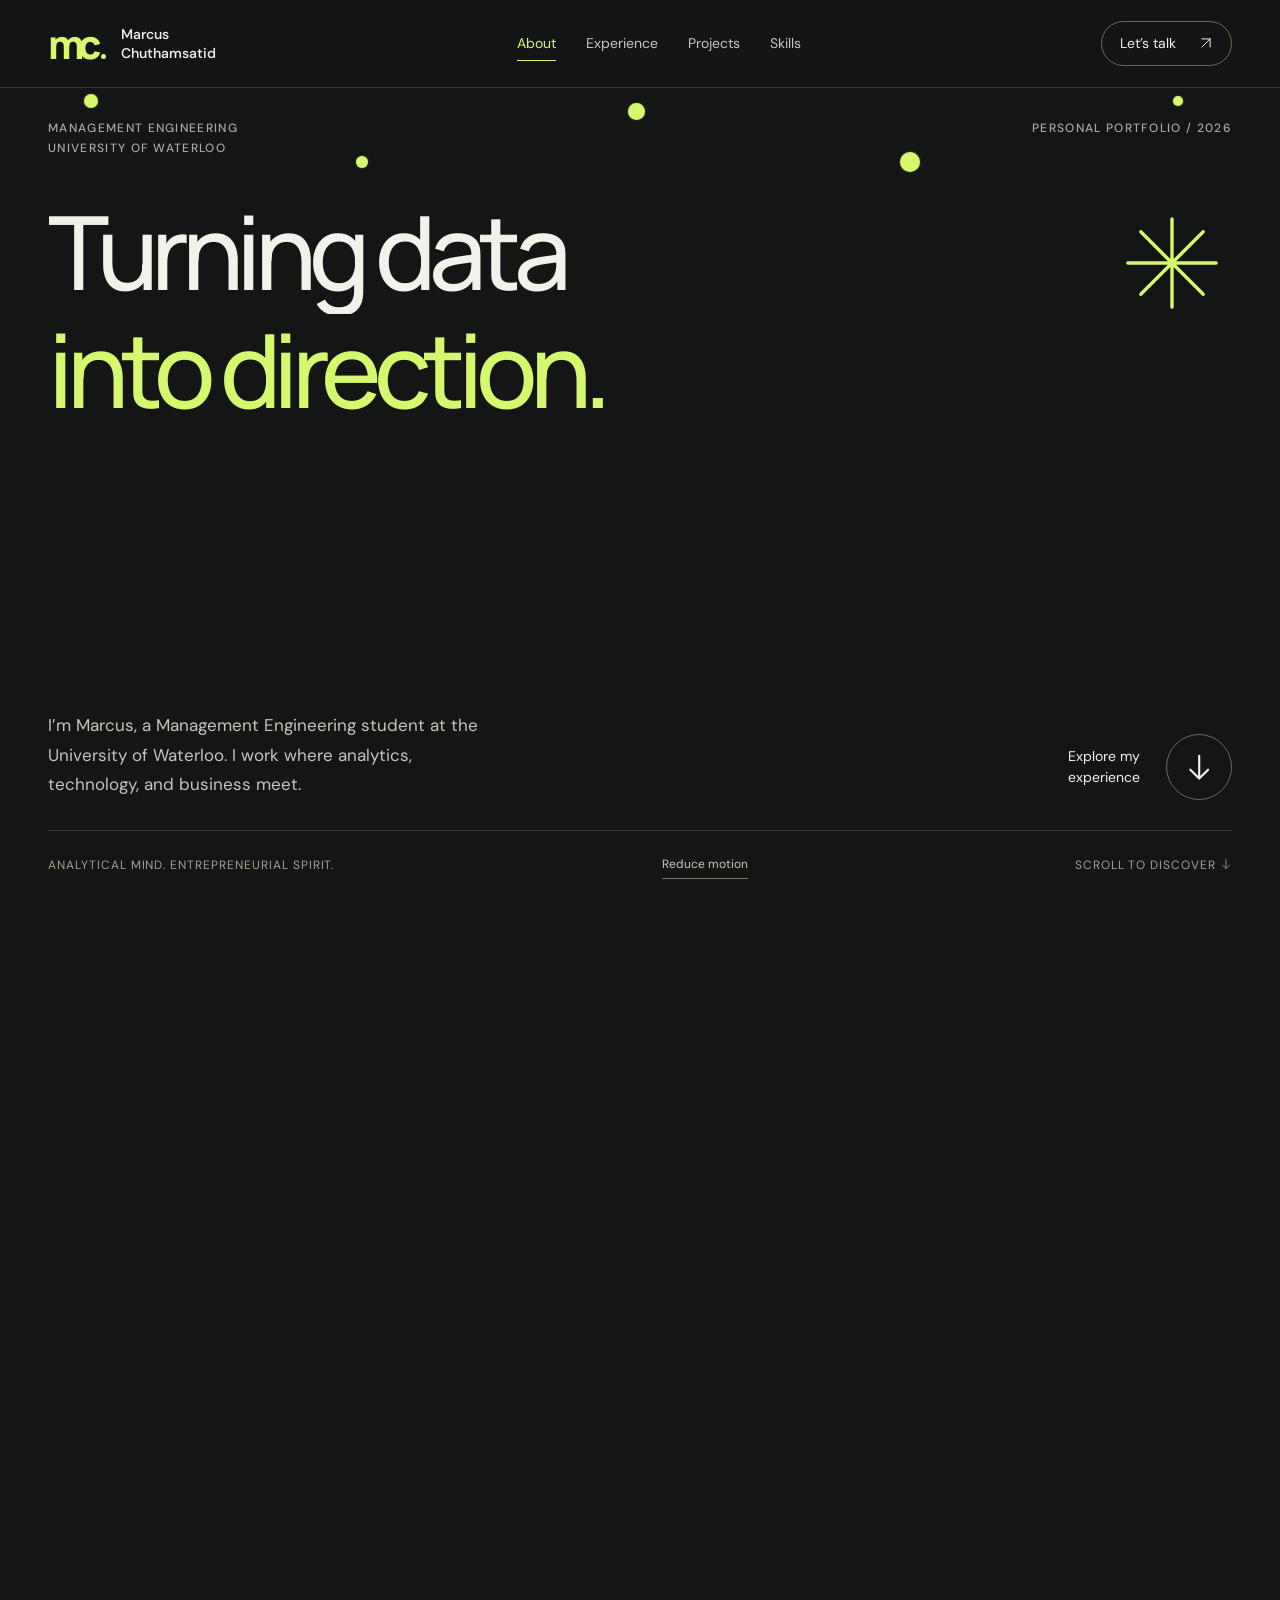
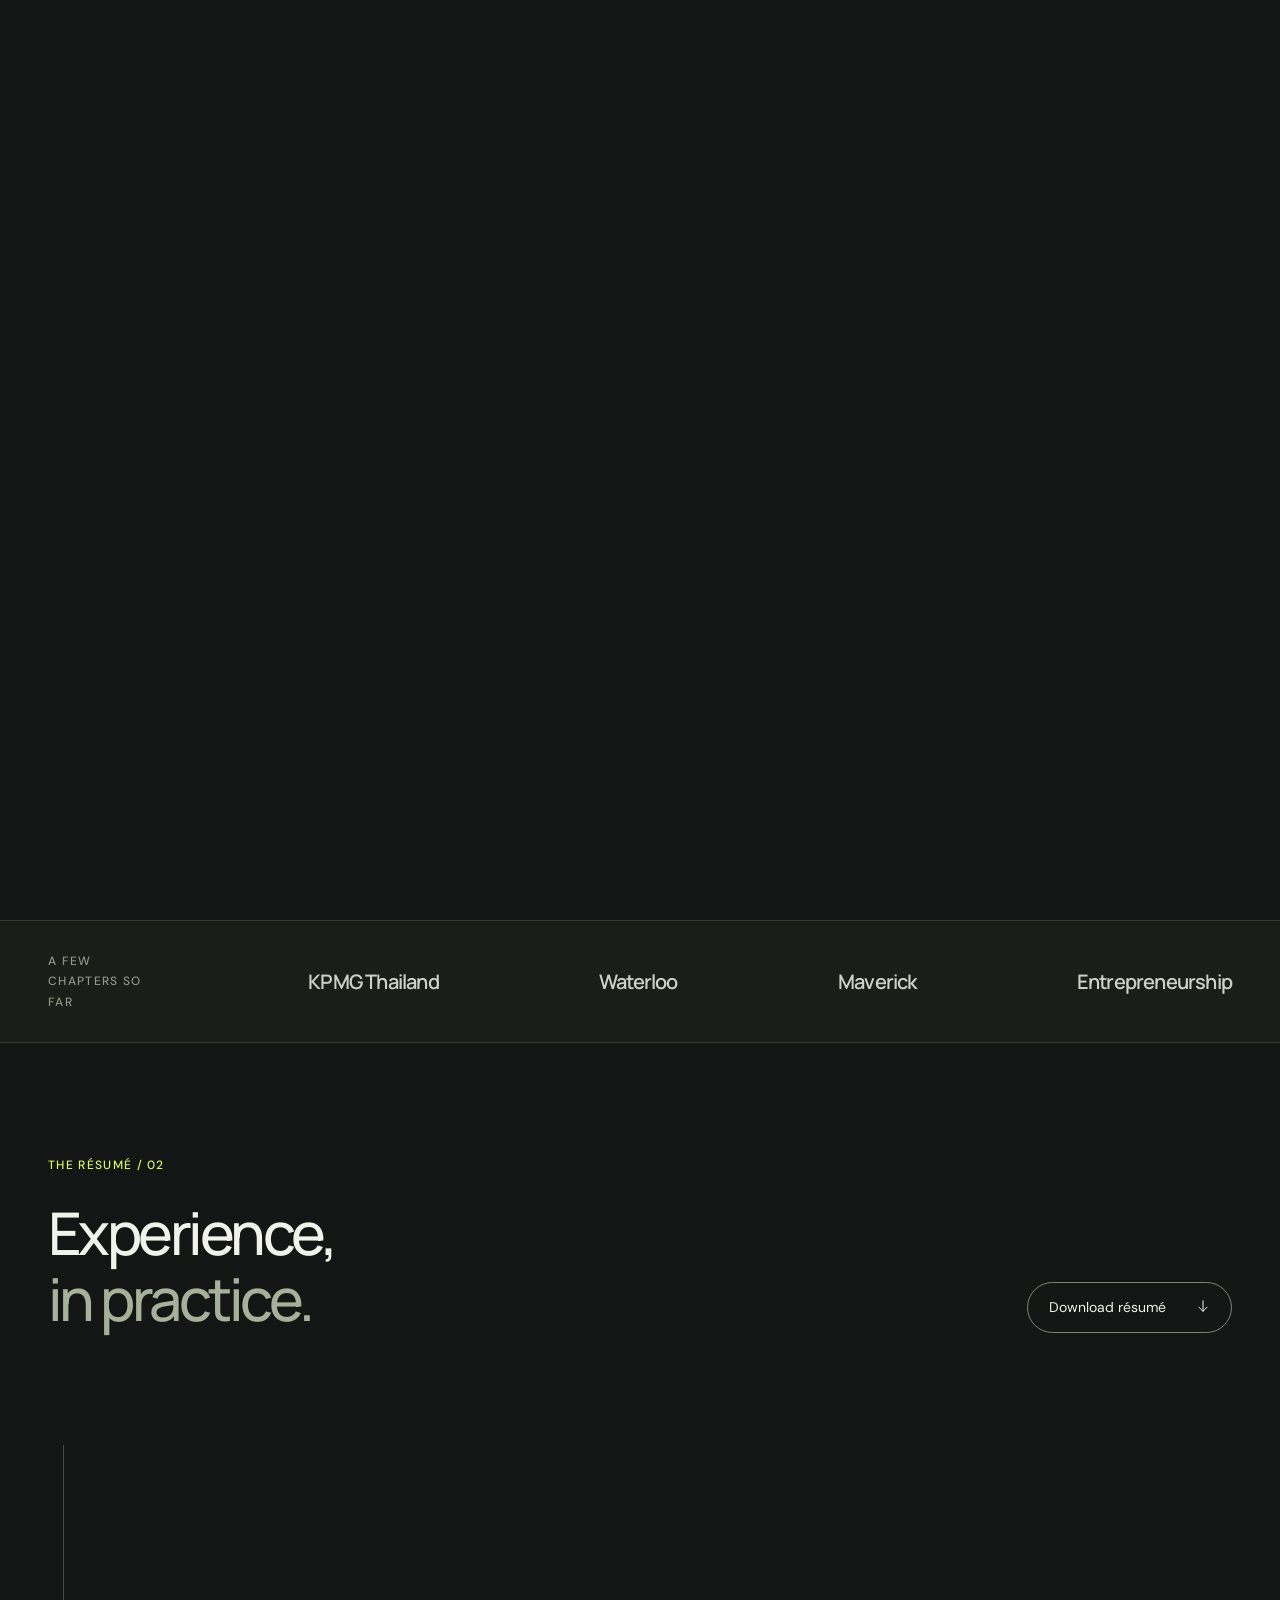
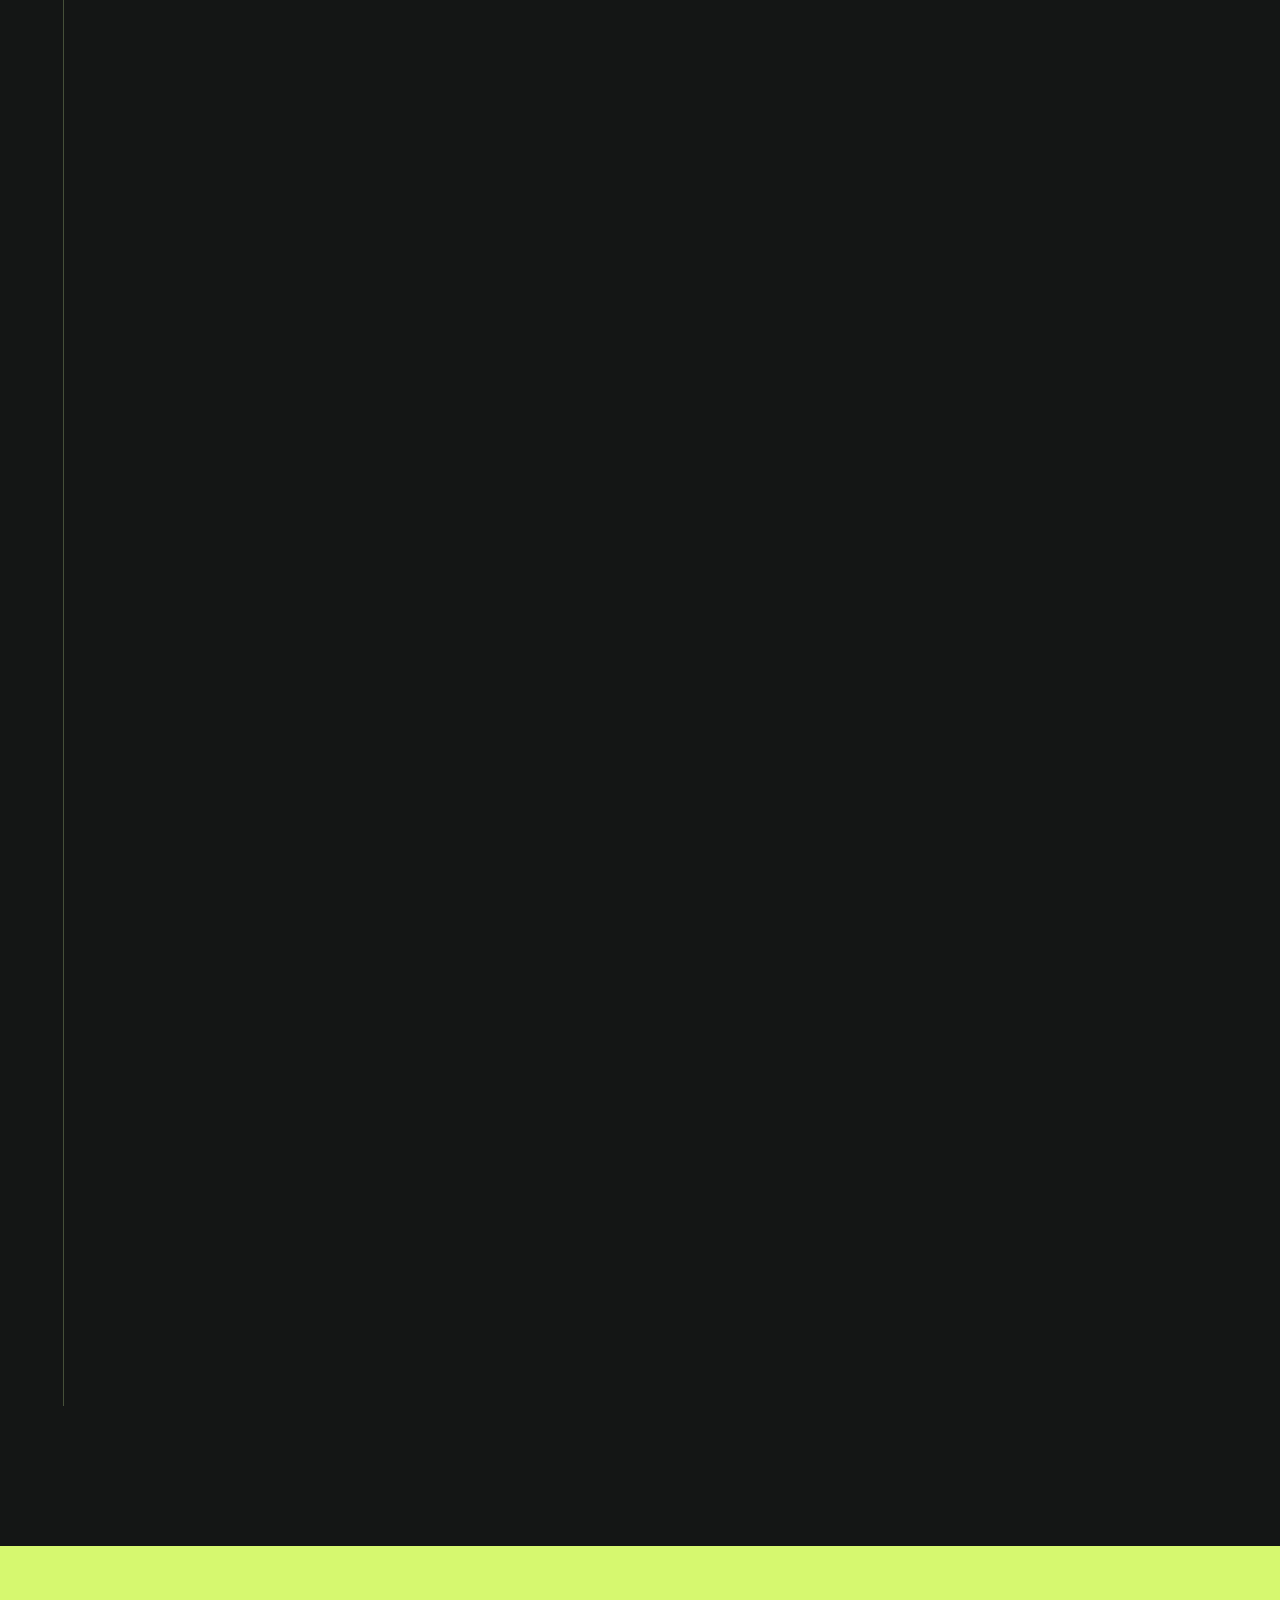
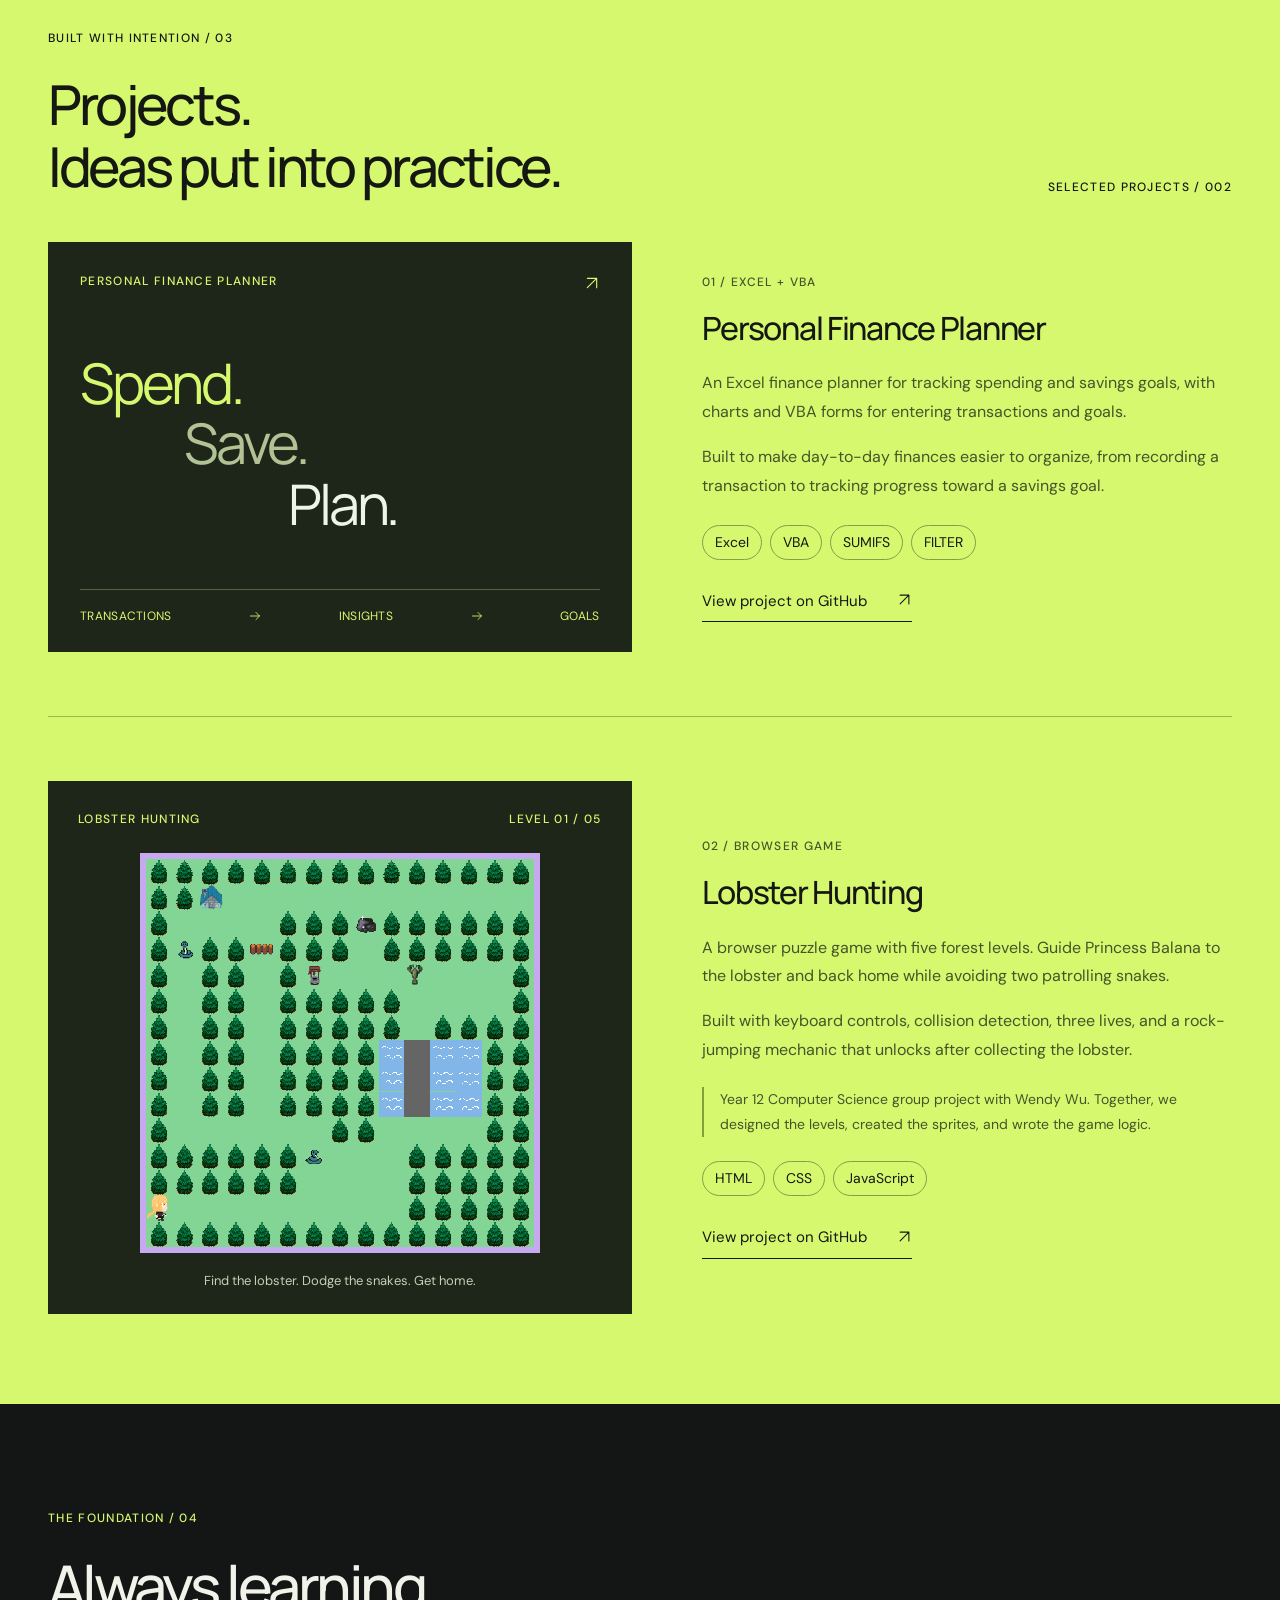
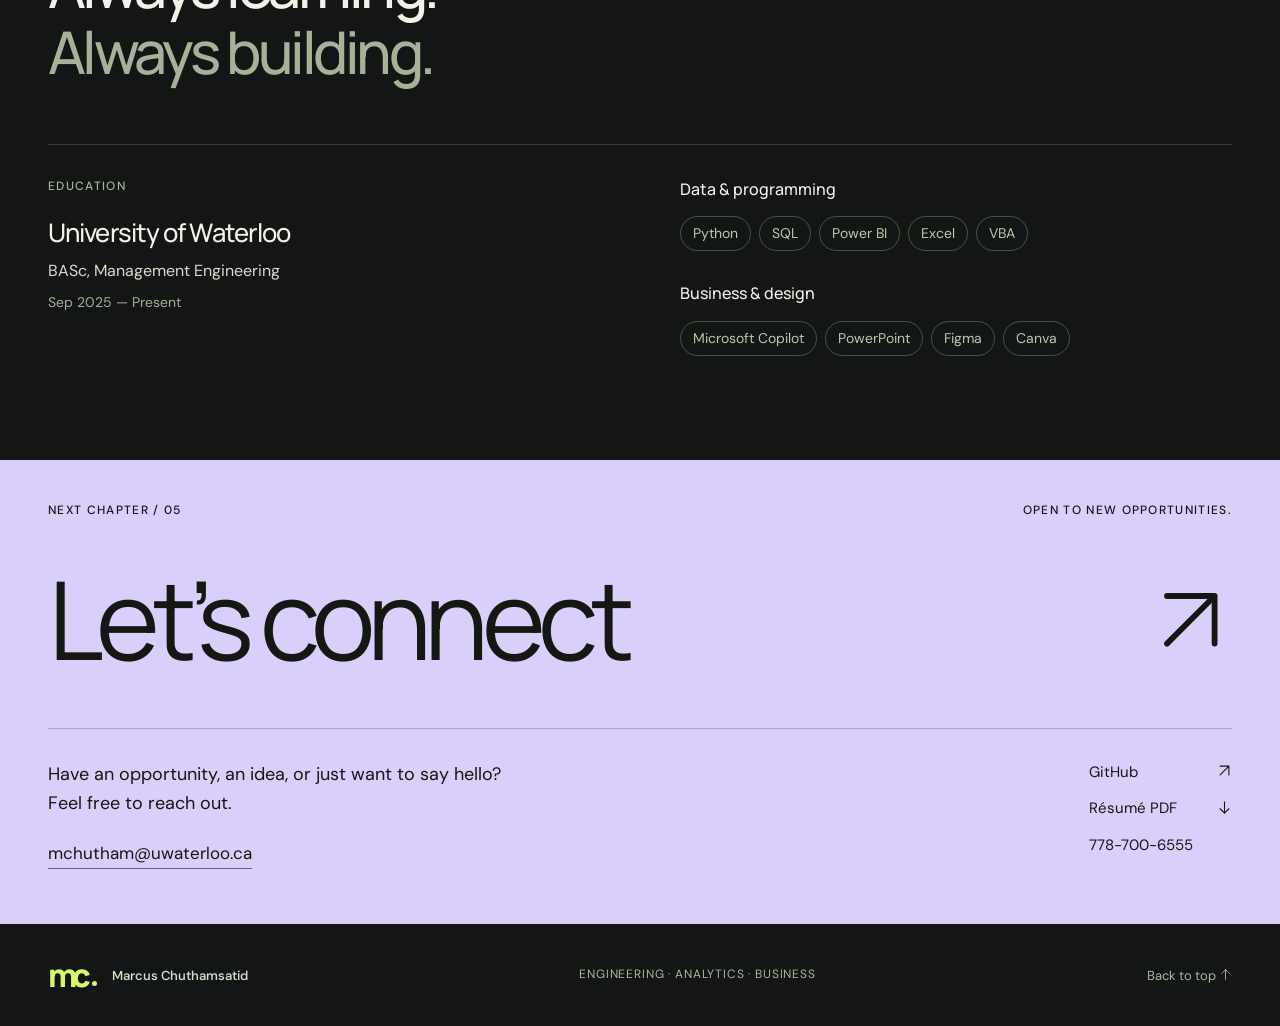
==== index.html @ 8b697fa0 "edit" ====
<!doctype html>
<html lang="en">
<head>
  <meta name="google-site-verification" content="Zar85Hi1QDKWQnTdeqFe1ebYnoB6xUnDD7jrr-oV5i8" />
<meta charset="utf-8"><meta name="viewport" content="width=device-width,initial-scale=1"><meta name="theme-color" content="#141615">
<title>Marcus Chuthamsatid — Analytics, Engineering & Business</title>
<meta name="description" content="Marcus Chuthamsatid’s portfolio. Management Engineering at Waterloo, analytics at KPMG Thailand, consulting, and entrepreneurship.">
<link rel="icon" type="image/svg+xml" href="data:image/svg+xml,%3Csvg xmlns='http://www.w3.org/2000/svg' viewBox='0 0 64 64'%3E%3Crect width='64' height='64' rx='14' fill='%23141615'/%3E%3Cpath d='M12 45V21h8l6 13 6-13h8v24h-8V34l-6 11-6-11v11z' fill='%23d6f86f'/%3E%3Ccircle cx='49' cy='41' r='5' fill='%23d6f86f'/%3E%3C/svg%3E">
<link rel="preconnect" href="https://fonts.googleapis.com"><link rel="preconnect" href="https://fonts.gstatic.com" crossorigin>
<link href="https://fonts.googleapis.com/css2?family=DM+Sans:wght@400;450;500;550;600;650;700&family=Manrope:wght@400;500;600;650;700;800&display=swap" rel="stylesheet">
<link rel="stylesheet" href="styles.css?v=20260913-9"><script src="vendor/gsap.min.js" defer></script><script src="vendor/ScrollTrigger.min.js" defer></script><script src="liquid.js?v=20260913-9" defer></script><script src="script.js?v=20260913-9" defer></script>
</head><body>
<a class="skip-link" href="#experience">Skip to résumé</a>
<header class="header shell"><a class="brand" href="#top" aria-label="Marcus Chuthamsatid, back to top"><span class="monogram" aria-hidden="true">m<span>c</span><i></i></span><span>Marcus<br>Chuthamsatid</span></a>
<nav aria-label="Main navigation"><a href="#about">About</a><a href="#experience">Experience</a><a href="#project">Projects</a><a href="#skills">Skills</a></nav><a class="nav-contact" href="#contact">Let’s talk <span aria-hidden="true"><svg xmlns="http://www.w3.org/2000/svg" viewBox="0 0 24 24" width="1em" height="1em" fill="none" stroke="currentColor" stroke-width="1.7" stroke-linecap="round" stroke-linejoin="round" aria-hidden="true" focusable="false" style="vertical-align:-.125em"><path d="M5 19 19 5M5 5h14v14"/></svg></span></a></header>
<main>
<section class="opening" aria-label="Introduction and about"><div class="opening-stage"><canvas class="liquid-canvas" aria-hidden="true"></canvas>
<section class="hero shell" id="top" aria-labelledby="hero-title">
<div class="hero-dots" aria-hidden="true"><span></span><span></span><span></span><span></span><span></span></div>
<div class="hero-eyebrow"><p class="eyebrow">MANAGEMENT ENGINEERING<br>UNIVERSITY OF WATERLOO</p><span class="edition eyebrow">PERSONAL PORTFOLIO / 2026</span></div>
<div class="hero-title-wrap"><h1 id="hero-title"><span class="line"><span>Turning data</span></span><span class="line lime"><span>into direction.</span></span></h1><span class="hero-asterisk" aria-hidden="true"><svg xmlns="http://www.w3.org/2000/svg" viewBox="0 0 100 100" width="1em" height="1em" fill="none" stroke="currentColor" stroke-width="3.5" stroke-linecap="round" stroke-linejoin="round" aria-hidden="true" focusable="false" style="display:block"><path d="M50 4v92M4 50h92M17.5 17.5l65 65M17.5 82.5l65-65"/></svg></span></div>
<div class="hero-bottom"><p>I’m Marcus, a Management Engineering student at the University of Waterloo. I work where analytics, technology, and business meet.</p><a href="#experience" class="round-link"><span>Explore my<br>experience</span><span class="circle-arrow" aria-hidden="true"><svg xmlns="http://www.w3.org/2000/svg" viewBox="0 0 24 24" width="1em" height="1em" fill="none" stroke="currentColor" stroke-width="1.7" stroke-linecap="round" stroke-linejoin="round" aria-hidden="true" focusable="false" style="vertical-align:-.125em"><path d="M12 3v18M5 14l7 7 7-7"/></svg></span></a></div>
<div class="hero-foot"><span>ANALYTICAL MIND. ENTREPRENEURIAL SPIRIT.</span><button class="motion-toggle" type="button" aria-pressed="false" hidden>Reduce motion</button><span class="scroll-label">SCROLL TO DISCOVER <svg xmlns="http://www.w3.org/2000/svg" viewBox="0 0 24 24" width="1em" height="1em" fill="none" stroke="currentColor" stroke-width="1.7" stroke-linecap="round" stroke-linejoin="round" aria-hidden="true" focusable="false" style="vertical-align:-.125em"><path d="M12 3v18M5 14l7 7 7-7"/></svg></span></div>
</section>
<section class="about-panel" id="about" aria-labelledby="about-title"><div class="shell about-inner"><div class="about-heading"><p class="eyebrow">ABOUT ME / 01</p><h2 id="about-title">An analytical mind.<br><em>An entrepreneurial spirit.</em></h2></div><div class="about-body"><p class="about-lead">I’m Marcus Chuthamsatid, a Management Engineering student at the University of Waterloo. I work where analytics, technology, and business meet.</p><p>My experience spans analytics at KPMG Thailand and running an e-commerce business. I enjoy using data and technology to solve practical problems, improve processes, and support better decisions.</p><a class="text-link" href="#experience">Get to know my work <span aria-hidden="true"><svg xmlns="http://www.w3.org/2000/svg" viewBox="0 0 24 24" width="1em" height="1em" fill="none" stroke="currentColor" stroke-width="1.7" stroke-linecap="round" stroke-linejoin="round" aria-hidden="true" focusable="false" style="vertical-align:-.125em"><path d="M12 3v18M5 14l7 7 7-7"/></svg></span></a></div><div class="about-facts"><div><span class="eyebrow">STUDYING</span><strong>Management Engineering</strong><span>University of Waterloo</span></div><div><span class="eyebrow">EXPLORING</span><strong>Data & business</strong><span>Analytics, strategy, and operations</span></div><div><span class="eyebrow">BUILDING</span><strong>Practical solutions</strong><span>Tools, insights, and an online business</span></div></div></div></section></div></section>
<div class="affiliations"><div class="shell affiliation-inner"><span class="eyebrow">A FEW CHAPTERS SO FAR</span><span>KPMG Thailand</span><span>Waterloo</span><span>Maverick</span><span>Entrepreneurship</span></div></div>
<section class="resume-section shell" id="experience" tabindex="-1"><div class="section-heading"><div><p class="eyebrow section-kicker">THE RÉSUMÉ / 02</p><h2>Experience,<br><span>in practice.</span></h2></div><a class="button button-outline" href="assets/Marcus-Chuthamsatid-Resume.pdf" download>Download résumé <span aria-hidden="true"><svg xmlns="http://www.w3.org/2000/svg" viewBox="0 0 24 24" width="1em" height="1em" fill="none" stroke="currentColor" stroke-width="1.7" stroke-linecap="round" stroke-linejoin="round" aria-hidden="true" focusable="false" style="vertical-align:-.125em"><path d="M12 3v18M5 14l7 7 7-7"/></svg></span></a></div>
<div class="experience-list"><div class="timeline-track" aria-hidden="true"><i></i></div><article class="experience-row"><div class="row-number"><span>01</span></div><div class="role-info"><p class="eyebrow">Jun 2026 — Aug 2026</p><h3>KPMG Thailand</h3><p>Audit Trainee</p><span class="location">Bangkok, Thailand</span></div><div class="role-detail"><p class="role-summary">Audit innovation team · Analytics &amp; AI adoption</p><ul><li>Extended a Power BI reporting framework with standardized SQL views and new data relationships for additional sales datasets.</li><li>Independently designed and built a Compare Sales page to highlight period-over-period changes in customer and product sales.</li><li>Developed a four-page Power BI dashboard for financial ratios and exchange-rate analysis using SET/mai and Bank of Thailand data. Identified SQL export truncation and double-counting risks.</li><li>Developed a Copilot investment assessment for Partner-level leadership, evaluating cost, adoption, potential ROI, and governance risks. Recommended selective license expansion.</li></ul></div></article><article class="experience-row education-milestone" aria-labelledby="university-milestone-title"><div class="row-number" aria-hidden="true"><span><svg viewBox="0 0 24 24" width="20" height="20" fill="none" stroke="currentColor" stroke-width="1.6" stroke-linecap="round" stroke-linejoin="round"><path d="m2 9 10-5 10 5-10 5Z"/><path d="M6 11v6c3 3 9 3 12 0v-6M22 9v7"/></svg></span></div><div class="role-info"><p class="eyebrow">Sep 2025</p><h3 id="university-milestone-title">Started university</h3></div><div class="role-detail"><p class="role-summary">Beginning: BASc, Management Engineering — University of Waterloo.</p></div></article><article class="experience-row"><div class="row-number"><span>02</span></div><div class="role-info"><p class="eyebrow">Apr 2020 — Present</p><h3>E-commerce business</h3><p>Founder</p></div><div class="role-detail"><p class="role-summary">Online retail · Beverages &amp; workout supplements</p><ul><li>Source products, manage inventory and pricing, and run demand-based pricing and promotions. Generated over $6,000 in revenue in two months.</li><li>Maintain a 4.95-star customer rating by handling service inquiries and resolving order issues directly.</li></ul></div></article><article class="experience-row"><div class="row-number"><span>03</span></div><div class="role-info"><p class="eyebrow">Sep 2024 — Dec 2024</p><h3>Maverick Consulting Group</h3><p>Business Consulting Intern</p><span class="location">Bangkok, Thailand</span></div><div class="role-detail"><p class="role-summary">Strategic advisory · Public affairs &amp; business diplomacy</p><ul><li>Analyzed market and policy information from 10+ sources to develop market-entry and international-expansion strategies, assessing competitors, pricing, and regulatory requirements.</li><li>Engaged with embassy and government representatives from Kazakhstan and Peru to support cross-border business relationships.</li><li>Delivered weekly reports and presentations to senior consultants and the CEO, supporting investment and partnership decisions.</li></ul></div></article><article class="experience-row"><div class="row-number"><span>04</span></div><div class="role-info"><p class="eyebrow">Mar 2023 — Jul 2024</p><h3>Women in Need (WIN)</h3><p>Operations Associate (Volunteer)</p><span class="location">Victoria, BC</span></div><div class="role-detail"><p class="role-summary">Non-profit thrift store · Community programs</p><ul><li>Processed 50+ customer transactions per shift while managing inventory flow, merchandising, and in-store customer service.</li><li>Improved donation sorting and back-room organization with clearer categorization and labeling, reducing the time spent locating and restocking items by 35%.</li><li>Supported programs for women, trans, and non-binary communities through daily thrift-store operations.</li></ul></div></article></div></section>
<section class="project-section" id="project"><div class="shell"><div class="section-heading"><div><p class="eyebrow">BUILT WITH INTENTION / 03</p><h2>Projects.<br>Ideas put into practice.</h2></div><span class="project-counter eyebrow">SELECTED PROJECTS / 002</span></div>
<article class="project-feature" aria-labelledby="finance-project-title"><div class="planner-visual"><div class="planner-label"><span class="eyebrow">PERSONAL FINANCE PLANNER</span><span aria-hidden="true"><svg xmlns="http://www.w3.org/2000/svg" viewBox="0 0 24 24" width="1em" height="1em" fill="none" stroke="currentColor" stroke-width="1.7" stroke-linecap="round" stroke-linejoin="round" aria-hidden="true" focusable="false" style="vertical-align:-.125em"><path d="M5 19 19 5M5 5h14v14"/></svg></span></div><div class="planner-words"><span>Spend.</span><span>Save.</span><span class="plan-word">Plan.</span></div><div class="planner-flow"><span>TRANSACTIONS</span><span aria-hidden="true"><svg xmlns="http://www.w3.org/2000/svg" viewBox="0 0 24 24" width="1em" height="1em" fill="none" stroke="currentColor" stroke-width="1.7" stroke-linecap="round" stroke-linejoin="round" aria-hidden="true" focusable="false" style="vertical-align:-.125em"><path d="M3 12h18M14 5l7 7-7 7"/></svg></span><span>INSIGHTS</span><span aria-hidden="true"><svg xmlns="http://www.w3.org/2000/svg" viewBox="0 0 24 24" width="1em" height="1em" fill="none" stroke="currentColor" stroke-width="1.7" stroke-linecap="round" stroke-linejoin="round" aria-hidden="true" focusable="false" style="vertical-align:-.125em"><path d="M3 12h18M14 5l7 7-7 7"/></svg></span><span>GOALS</span></div></div><div class="project-description"><p class="eyebrow">01 / EXCEL + VBA</p><h3 id="finance-project-title">Personal Finance Planner</h3><p>An Excel finance planner for tracking spending and savings goals, with charts and VBA forms for entering transactions and goals.</p><p>Built to make day-to-day finances easier to organize, from recording a transaction to tracking progress toward a savings goal.</p><div class="chips"><span>Excel</span><span>VBA</span><span>SUMIFS</span><span>FILTER</span></div><a class="text-link" href="https://github.com/poomravee/excel-personal-finance-manager" target="_blank" rel="noopener noreferrer" aria-label="View Personal Finance Planner on GitHub">View project on GitHub <span aria-hidden="true"><svg xmlns="http://www.w3.org/2000/svg" viewBox="0 0 24 24" width="1em" height="1em" fill="none" stroke="currentColor" stroke-width="1.7" stroke-linecap="round" stroke-linejoin="round" aria-hidden="true" focusable="false" style="vertical-align:-.125em"><path d="M5 19 19 5M5 5h14v14"/></svg></span></a></div></article>
<article class="project-feature game-project" aria-labelledby="game-project-title"><figure class="game-visual"><div class="planner-label"><span class="eyebrow">LOBSTER HUNTING</span><span class="eyebrow">LEVEL 01 / 05</span></div><div class="forest-preview" aria-hidden="true"><span><img src="assets/lobster-hunting/tree.png" alt="" width="40" height="40" loading="lazy"></span><span><img src="assets/lobster-hunting/tree.png" alt="" width="40" height="40" loading="lazy"></span><span><img src="assets/lobster-hunting/tree.png" alt="" width="40" height="40" loading="lazy"></span><span><img src="assets/lobster-hunting/tree.png" alt="" width="40" height="40" loading="lazy"></span><span><img src="assets/lobster-hunting/tree.png" alt="" width="40" height="40" loading="lazy"></span><span><img src="assets/lobster-hunting/tree.png" alt="" width="40" height="40" loading="lazy"></span><span><img src="assets/lobster-hunting/tree.png" alt="" width="40" height="40" loading="lazy"></span><span><img src="assets/lobster-hunting/tree.png" alt="" width="40" height="40" loading="lazy"></span><span><img src="assets/lobster-hunting/tree.png" alt="" width="40" height="40" loading="lazy"></span><span><img src="assets/lobster-hunting/tree.png" alt="" width="40" height="40" loading="lazy"></span><span><img src="assets/lobster-hunting/tree.png" alt="" width="40" height="40" loading="lazy"></span><span><img src="assets/lobster-hunting/tree.png" alt="" width="40" height="40" loading="lazy"></span><span><img src="assets/lobster-hunting/tree.png" alt="" width="40" height="40" loading="lazy"></span><span><img src="assets/lobster-hunting/tree.png" alt="" width="40" height="40" loading="lazy"></span><span><img src="assets/lobster-hunting/tree.png" alt="" width="40" height="40" loading="lazy"></span><span><img src="assets/lobster-hunting/tree.png" alt="" width="40" height="40" loading="lazy"></span><span><img src="assets/lobster-hunting/tree.png" alt="" width="40" height="40" loading="lazy"></span><span><img src="assets/lobster-hunting/home.png" alt="" width="40" height="40" loading="lazy"></span><span></span><span></span><span></span><span></span><span></span><span></span><span></span><span></span><span></span><span></span><span></span><span></span><span><img src="assets/lobster-hunting/tree.png" alt="" width="40" height="40" loading="lazy"></span><span></span><span></span><span></span><span></span><span><img src="assets/lobster-hunting/tree.png" alt="" width="40" height="40" loading="lazy"></span><span><img src="assets/lobster-hunting/tree.png" alt="" width="40" height="40" loading="lazy"></span><span><img src="assets/lobster-hunting/tree.png" alt="" width="40" height="40" loading="lazy"></span><span><img src="assets/lobster-hunting/rock.png" alt="" width="40" height="40" loading="lazy"></span><span><img src="assets/lobster-hunting/tree.png" alt="" width="40" height="40" loading="lazy"></span><span><img src="assets/lobster-hunting/tree.png" alt="" width="40" height="40" loading="lazy"></span><span><img src="assets/lobster-hunting/tree.png" alt="" width="40" height="40" loading="lazy"></span><span><img src="assets/lobster-hunting/tree.png" alt="" width="40" height="40" loading="lazy"></span><span><img src="assets/lobster-hunting/tree.png" alt="" width="40" height="40" loading="lazy"></span><span><img src="assets/lobster-hunting/tree.png" alt="" width="40" height="40" loading="lazy"></span><span><img src="assets/lobster-hunting/tree.png" alt="" width="40" height="40" loading="lazy"></span><span><img src="assets/lobster-hunting/snakedown.png" alt="" width="40" height="40" loading="lazy"></span><span><img src="assets/lobster-hunting/tree.png" alt="" width="40" height="40" loading="lazy"></span><span><img src="assets/lobster-hunting/tree.png" alt="" width="40" height="40" loading="lazy"></span><span><img src="assets/lobster-hunting/fence.png" alt="" width="40" height="40" loading="lazy"></span><span><img src="assets/lobster-hunting/tree.png" alt="" width="40" height="40" loading="lazy"></span><span><img src="assets/lobster-hunting/tree.png" alt="" width="40" height="40" loading="lazy"></span><span><img src="assets/lobster-hunting/tree.png" alt="" width="40" height="40" loading="lazy"></span><span></span><span><img src="assets/lobster-hunting/tree.png" alt="" width="40" height="40" loading="lazy"></span><span><img src="assets/lobster-hunting/tree.png" alt="" width="40" height="40" loading="lazy"></span><span><img src="assets/lobster-hunting/tree.png" alt="" width="40" height="40" loading="lazy"></span><span><img src="assets/lobster-hunting/tree.png" alt="" width="40" height="40" loading="lazy"></span><span><img src="assets/lobster-hunting/tree.png" alt="" width="40" height="40" loading="lazy"></span><span><img src="assets/lobster-hunting/tree.png" alt="" width="40" height="40" loading="lazy"></span><span><img src="assets/lobster-hunting/tree.png" alt="" width="40" height="40" loading="lazy"></span><span></span><span><img src="assets/lobster-hunting/tree.png" alt="" width="40" height="40" loading="lazy"></span><span><img src="assets/lobster-hunting/tree.png" alt="" width="40" height="40" loading="lazy"></span><span></span><span><img src="assets/lobster-hunting/tree.png" alt="" width="40" height="40" loading="lazy"></span><span><img src="assets/lobster-hunting/well.png" alt="" width="40" height="40" loading="lazy"></span><span></span><span></span><span></span><span><img src="assets/lobster-hunting/lobster.png" alt="" width="40" height="40" loading="lazy"></span><span></span><span></span><span></span><span><img src="assets/lobster-hunting/tree.png" alt="" width="40" height="40" loading="lazy"></span><span><img src="assets/lobster-hunting/tree.png" alt="" width="40" height="40" loading="lazy"></span><span></span><span><img src="assets/lobster-hunting/tree.png" alt="" width="40" height="40" loading="lazy"></span><span><img src="assets/lobster-hunting/tree.png" alt="" width="40" height="40" loading="lazy"></span><span></span><span><img src="assets/lobster-hunting/tree.png" alt="" width="40" height="40" loading="lazy"></span><span><img src="assets/lobster-hunting/tree.png" alt="" width="40" height="40" loading="lazy"></span><span><img src="assets/lobster-hunting/tree.png" alt="" width="40" height="40" loading="lazy"></span><span><img src="assets/lobster-hunting/tree.png" alt="" width="40" height="40" loading="lazy"></span><span><img src="assets/lobster-hunting/tree.png" alt="" width="40" height="40" loading="lazy"></span><span></span><span></span><span></span><span></span><span><img src="assets/lobster-hunting/tree.png" alt="" width="40" height="40" loading="lazy"></span><span><img src="assets/lobster-hunting/tree.png" alt="" width="40" height="40" loading="lazy"></span><span></span><span><img src="assets/lobster-hunting/tree.png" alt="" width="40" height="40" loading="lazy"></span><span><img src="assets/lobster-hunting/tree.png" alt="" width="40" height="40" loading="lazy"></span><span></span><span><img src="assets/lobster-hunting/tree.png" alt="" width="40" height="40" loading="lazy"></span><span><img src="assets/lobster-hunting/tree.png" alt="" width="40" height="40" loading="lazy"></span><span><img src="assets/lobster-hunting/tree.png" alt="" width="40" height="40" loading="lazy"></span><span><img src="assets/lobster-hunting/tree.png" alt="" width="40" height="40" loading="lazy"></span><span><img src="assets/lobster-hunting/tree.png" alt="" width="40" height="40" loading="lazy"></span><span></span><span><img src="assets/lobster-hunting/tree.png" alt="" width="40" height="40" loading="lazy"></span><span><img src="assets/lobster-hunting/tree.png" alt="" width="40" height="40" loading="lazy"></span><span><img src="assets/lobster-hunting/tree.png" alt="" width="40" height="40" loading="lazy"></span><span><img src="assets/lobster-hunting/tree.png" alt="" width="40" height="40" loading="lazy"></span><span><img src="assets/lobster-hunting/tree.png" alt="" width="40" height="40" loading="lazy"></span><span></span><span><img src="assets/lobster-hunting/tree.png" alt="" width="40" height="40" loading="lazy"></span><span><img src="assets/lobster-hunting/tree.png" alt="" width="40" height="40" loading="lazy"></span><span></span><span><img src="assets/lobster-hunting/tree.png" alt="" width="40" height="40" loading="lazy"></span><span><img src="assets/lobster-hunting/tree.png" alt="" width="40" height="40" loading="lazy"></span><span><img src="assets/lobster-hunting/tree.png" alt="" width="40" height="40" loading="lazy"></span><span><img src="assets/lobster-hunting/tree.png" alt="" width="40" height="40" loading="lazy"></span><span><img src="assets/lobster-hunting/water.png" alt="" width="40" height="40" loading="lazy"></span><span class="forest-bridge"></span><span><img src="assets/lobster-hunting/water.png" alt="" width="40" height="40" loading="lazy"></span><span><img src="assets/lobster-hunting/water.png" alt="" width="40" height="40" loading="lazy"></span><span><img src="assets/lobster-hunting/tree.png" alt="" width="40" height="40" loading="lazy"></span><span><img src="assets/lobster-hunting/tree.png" alt="" width="40" height="40" loading="lazy"></span><span><img src="assets/lobster-hunting/tree.png" alt="" width="40" height="40" loading="lazy"></span><span></span><span><img src="assets/lobster-hunting/tree.png" alt="" width="40" height="40" loading="lazy"></span><span><img src="assets/lobster-hunting/tree.png" alt="" width="40" height="40" loading="lazy"></span><span></span><span><img src="assets/lobster-hunting/tree.png" alt="" width="40" height="40" loading="lazy"></span><span><img src="assets/lobster-hunting/tree.png" alt="" width="40" height="40" loading="lazy"></span><span><img src="assets/lobster-hunting/tree.png" alt="" width="40" height="40" loading="lazy"></span><span><img src="assets/lobster-hunting/tree.png" alt="" width="40" height="40" loading="lazy"></span><span><img src="assets/lobster-hunting/water.png" alt="" width="40" height="40" loading="lazy"></span><span class="forest-bridge"></span><span><img src="assets/lobster-hunting/water.png" alt="" width="40" height="40" loading="lazy"></span><span><img src="assets/lobster-hunting/water.png" alt="" width="40" height="40" loading="lazy"></span><span><img src="assets/lobster-hunting/tree.png" alt="" width="40" height="40" loading="lazy"></span><span><img src="assets/lobster-hunting/tree.png" alt="" width="40" height="40" loading="lazy"></span><span><img src="assets/lobster-hunting/tree.png" alt="" width="40" height="40" loading="lazy"></span><span></span><span><img src="assets/lobster-hunting/tree.png" alt="" width="40" height="40" loading="lazy"></span><span><img src="assets/lobster-hunting/tree.png" alt="" width="40" height="40" loading="lazy"></span><span></span><span><img src="assets/lobster-hunting/tree.png" alt="" width="40" height="40" loading="lazy"></span><span><img src="assets/lobster-hunting/tree.png" alt="" width="40" height="40" loading="lazy"></span><span><img src="assets/lobster-hunting/tree.png" alt="" width="40" height="40" loading="lazy"></span><span><img src="assets/lobster-hunting/tree.png" alt="" width="40" height="40" loading="lazy"></span><span><img src="assets/lobster-hunting/water.png" alt="" width="40" height="40" loading="lazy"></span><span class="forest-bridge"></span><span><img src="assets/lobster-hunting/water.png" alt="" width="40" height="40" loading="lazy"></span><span><img src="assets/lobster-hunting/water.png" alt="" width="40" height="40" loading="lazy"></span><span><img src="assets/lobster-hunting/tree.png" alt="" width="40" height="40" loading="lazy"></span><span><img src="assets/lobster-hunting/tree.png" alt="" width="40" height="40" loading="lazy"></span><span><img src="assets/lobster-hunting/tree.png" alt="" width="40" height="40" loading="lazy"></span><span></span><span></span><span></span><span></span><span></span><span></span><span><img src="assets/lobster-hunting/tree.png" alt="" width="40" height="40" loading="lazy"></span><span><img src="assets/lobster-hunting/tree.png" alt="" width="40" height="40" loading="lazy"></span><span></span><span></span><span></span><span></span><span><img src="assets/lobster-hunting/tree.png" alt="" width="40" height="40" loading="lazy"></span><span><img src="assets/lobster-hunting/tree.png" alt="" width="40" height="40" loading="lazy"></span><span><img src="assets/lobster-hunting/tree.png" alt="" width="40" height="40" loading="lazy"></span><span><img src="assets/lobster-hunting/tree.png" alt="" width="40" height="40" loading="lazy"></span><span><img src="assets/lobster-hunting/tree.png" alt="" width="40" height="40" loading="lazy"></span><span><img src="assets/lobster-hunting/tree.png" alt="" width="40" height="40" loading="lazy"></span><span><img src="assets/lobster-hunting/tree.png" alt="" width="40" height="40" loading="lazy"></span><span><img src="assets/lobster-hunting/tree.png" alt="" width="40" height="40" loading="lazy"></span><span><img src="assets/lobster-hunting/snakeright.png" alt="" width="40" height="40" loading="lazy"></span><span></span><span></span><span></span><span><img src="assets/lobster-hunting/tree.png" alt="" width="40" height="40" loading="lazy"></span><span><img src="assets/lobster-hunting/tree.png" alt="" width="40" height="40" loading="lazy"></span><span><img src="assets/lobster-hunting/tree.png" alt="" width="40" height="40" loading="lazy"></span><span><img src="assets/lobster-hunting/tree.png" alt="" width="40" height="40" loading="lazy"></span><span><img src="assets/lobster-hunting/tree.png" alt="" width="40" height="40" loading="lazy"></span><span><img src="assets/lobster-hunting/tree.png" alt="" width="40" height="40" loading="lazy"></span><span><img src="assets/lobster-hunting/tree.png" alt="" width="40" height="40" loading="lazy"></span><span><img src="assets/lobster-hunting/tree.png" alt="" width="40" height="40" loading="lazy"></span><span><img src="assets/lobster-hunting/tree.png" alt="" width="40" height="40" loading="lazy"></span><span><img src="assets/lobster-hunting/tree.png" alt="" width="40" height="40" loading="lazy"></span><span><img src="assets/lobster-hunting/tree.png" alt="" width="40" height="40" loading="lazy"></span><span></span><span></span><span></span><span></span><span><img src="assets/lobster-hunting/tree.png" alt="" width="40" height="40" loading="lazy"></span><span><img src="assets/lobster-hunting/tree.png" alt="" width="40" height="40" loading="lazy"></span><span><img src="assets/lobster-hunting/tree.png" alt="" width="40" height="40" loading="lazy"></span><span><img src="assets/lobster-hunting/tree.png" alt="" width="40" height="40" loading="lazy"></span><span><img src="assets/lobster-hunting/tree.png" alt="" width="40" height="40" loading="lazy"></span><span><img src="assets/lobster-hunting/girlright.png" alt="" width="40" height="40" loading="lazy"></span><span></span><span></span><span></span><span></span><span></span><span></span><span></span><span></span><span></span><span><img src="assets/lobster-hunting/tree.png" alt="" width="40" height="40" loading="lazy"></span><span><img src="assets/lobster-hunting/tree.png" alt="" width="40" height="40" loading="lazy"></span><span><img src="assets/lobster-hunting/tree.png" alt="" width="40" height="40" loading="lazy"></span><span><img src="assets/lobster-hunting/tree.png" alt="" width="40" height="40" loading="lazy"></span><span><img src="assets/lobster-hunting/tree.png" alt="" width="40" height="40" loading="lazy"></span><span><img src="assets/lobster-hunting/tree.png" alt="" width="40" height="40" loading="lazy"></span><span><img src="assets/lobster-hunting/tree.png" alt="" width="40" height="40" loading="lazy"></span><span><img src="assets/lobster-hunting/tree.png" alt="" width="40" height="40" loading="lazy"></span><span><img src="assets/lobster-hunting/tree.png" alt="" width="40" height="40" loading="lazy"></span><span><img src="assets/lobster-hunting/tree.png" alt="" width="40" height="40" loading="lazy"></span><span><img src="assets/lobster-hunting/tree.png" alt="" width="40" height="40" loading="lazy"></span><span><img src="assets/lobster-hunting/tree.png" alt="" width="40" height="40" loading="lazy"></span><span><img src="assets/lobster-hunting/tree.png" alt="" width="40" height="40" loading="lazy"></span><span><img src="assets/lobster-hunting/tree.png" alt="" width="40" height="40" loading="lazy"></span><span><img src="assets/lobster-hunting/tree.png" alt="" width="40" height="40" loading="lazy"></span><span><img src="assets/lobster-hunting/tree.png" alt="" width="40" height="40" loading="lazy"></span><span><img src="assets/lobster-hunting/tree.png" alt="" width="40" height="40" loading="lazy"></span><span><img src="assets/lobster-hunting/tree.png" alt="" width="40" height="40" loading="lazy"></span><span><img src="assets/lobster-hunting/tree.png" alt="" width="40" height="40" loading="lazy"></span><span><img src="assets/lobster-hunting/tree.png" alt="" width="40" height="40" loading="lazy"></span></div><figcaption>Find the lobster. Dodge the snakes. Get home.</figcaption></figure><div class="project-description"><p class="eyebrow">02 / BROWSER GAME</p><h3 id="game-project-title">Lobster Hunting</h3><p>A browser puzzle game with five forest levels. Guide Princess Balana to the lobster and back home while avoiding two patrolling snakes.</p><p>Built with keyboard controls, collision detection, three lives, and a rock-jumping mechanic that unlocks after collecting the lobster.</p><p class="project-credit">Year 12 Computer Science group project with Wendy Wu. Together, we designed the levels, created the sprites, and wrote the game logic.</p><div class="chips"><span>HTML</span><span>CSS</span><span>JavaScript</span></div><a class="text-link" href="https://github.com/poomravee/Lobster-Hunting" target="_blank" rel="noopener noreferrer" aria-label="View Lobster Hunting on GitHub">View project on GitHub <span aria-hidden="true"><svg xmlns="http://www.w3.org/2000/svg" viewBox="0 0 24 24" width="1em" height="1em" fill="none" stroke="currentColor" stroke-width="1.7" stroke-linecap="round" stroke-linejoin="round" aria-hidden="true" focusable="false" style="vertical-align:-.125em"><path d="M5 19 19 5M5 5h14v14"/></svg></span></a></div></article></div></section>
<section class="foundations shell" id="skills"><div class="section-heading"><div><p class="eyebrow section-kicker">THE FOUNDATION / 04</p><h2>Always learning.<br><span>Always building.</span></h2></div></div><div class="foundation-grid"><div class="education-block"><p class="eyebrow">EDUCATION</p><h3>University of Waterloo</h3><p>BASc, Management Engineering</p><span>Sep 2025 — Present</span></div><div class="skills-block"><div><h3>Data &amp; programming</h3><div class="chips"><span>Python</span><span>SQL</span><span>Power BI</span><span>Excel</span><span>VBA</span></div></div><div><h3>Business &amp; design</h3><div class="chips"><span>Microsoft Copilot</span><span>PowerPoint</span><span>Figma</span><span>Canva</span></div></div></div></div>
</section>
<section class="contact" id="contact"><div class="shell"><div class="contact-top"><p class="eyebrow">NEXT CHAPTER / 05</p><span class="eyebrow">OPEN TO NEW OPPORTUNITIES.</span></div><a class="contact-title" href="mailto:mchutham@uwaterloo.ca">Let’s connect<span aria-hidden="true"><svg xmlns="http://www.w3.org/2000/svg" viewBox="0 0 24 24" width="1em" height="1em" fill="none" stroke="currentColor" stroke-width="1.7" stroke-linecap="round" stroke-linejoin="round" aria-hidden="true" focusable="false" style="vertical-align:-.125em"><path d="M5 19 19 5M5 5h14v14"/></svg></span></a><div class="contact-bottom"><div><p>Have an opportunity, an idea, or just want to say hello?<br>Feel free to reach out.</p><a class="email-link" href="mailto:mchutham@uwaterloo.ca">mchutham@uwaterloo.ca</a></div><div class="contact-links"><a href="https://github.com/poomravee" target="_blank" rel="noopener noreferrer">GitHub <span aria-hidden="true"><svg xmlns="http://www.w3.org/2000/svg" viewBox="0 0 24 24" width="1em" height="1em" fill="none" stroke="currentColor" stroke-width="1.7" stroke-linecap="round" stroke-linejoin="round" aria-hidden="true" focusable="false" style="vertical-align:-.125em"><path d="M5 19 19 5M5 5h14v14"/></svg></span></a><a href="assets/Marcus-Chuthamsatid-Resume.pdf" download>Résumé PDF <span aria-hidden="true"><svg xmlns="http://www.w3.org/2000/svg" viewBox="0 0 24 24" width="1em" height="1em" fill="none" stroke="currentColor" stroke-width="1.7" stroke-linecap="round" stroke-linejoin="round" aria-hidden="true" focusable="false" style="vertical-align:-.125em"><path d="M12 3v18M5 14l7 7 7-7"/></svg></span></a><a href="tel:+17787006555">778-700-6555</a></div></div></div></section>
</main><footer class="footer shell"><a class="brand" href="#top"><span class="monogram" aria-hidden="true">m<span>c</span><i></i></span><span>Marcus Chuthamsatid</span></a><span>ENGINEERING · ANALYTICS · BUSINESS</span><a href="#top">Back to top <svg xmlns="http://www.w3.org/2000/svg" viewBox="0 0 24 24" width="1em" height="1em" fill="none" stroke="currentColor" stroke-width="1.7" stroke-linecap="round" stroke-linejoin="round" aria-hidden="true" focusable="false" style="vertical-align:-.125em"><path d="M12 21V3M5 10l7-7 7 7"/></svg></a></footer>
</body></html>
---- styles.css ----
:root{--bg:#141615;--surface:#20231f;--paper:#f1f2e9;--ink:#151712;--lime:#d6f86f;--muted:#a7aba1;--line:#373c32;--sans:'DM Sans',Arial,sans-serif;--display:'Manrope',Arial,sans-serif;--ease:cubic-bezier(.22,1,.36,1)}
*{box-sizing:border-box}html{scroll-behavior:smooth;scroll-padding-top:30px}body{margin:0;background:var(--bg);color:var(--paper);font-family:var(--sans);font-size:1rem;line-height:1.65}a{color:inherit;text-decoration:none}button{font:inherit;cursor:pointer}a,button{-webkit-tap-highlight-color:transparent}a:focus-visible,button:focus-visible{outline:3px solid var(--lime);outline-offset:6px}::selection{background:var(--lime);color:var(--ink)}.shell{width:min(1320px,calc(100% - 96px));margin-inline:auto}p,h1,h2,h3{margin-top:0}h1,h2,h3{font-family:var(--display)}.eyebrow{font-size:.75rem;line-height:1.7;font-weight:500;letter-spacing:.11em;margin:0}.lime{color:var(--lime)}.skip-link{position:fixed;z-index:100;left:20px;top:10px;padding:14px 22px;background:var(--lime);color:var(--ink);transform:translateY(-160%)}.skip-link:focus{transform:none}.header{min-height:110px;display:flex;align-items:center;justify-content:space-between;gap:32px;border-bottom:1px solid var(--line)}.brand{display:flex;align-items:center;gap:15px;line-height:1.32;font-size:.875rem;font-weight:550}.monogram{position:relative;font-family:var(--display);font-size:2.5rem;letter-spacing:-.17em;line-height:1;font-weight:800;padding-right:12px;color:var(--lime)}.monogram i{position:absolute;width:5px;height:5px;right:0;bottom:5px;border-radius:50%;background:var(--lime)}.header nav{display:flex;gap:30px;font-size:.875rem;color:#c5c8bf}.header nav a{position:relative}.header nav a:after{content:"";position:absolute;left:0;right:0;bottom:-6px;height:1px;background:var(--lime);transform:scaleX(0);transform-origin:left;transition:transform .25s}.header nav a:hover:after{transform:scaleX(1)}.nav-contact{border:1px solid #656c59;border-radius:100px;padding:10px 18px;font-size:.875rem;display:flex;gap:23px;align-items:center}.nav-contact:hover{background:var(--lime);color:var(--ink);border-color:var(--lime)}.hero{padding-top:43px}.hero-eyebrow{display:flex;justify-content:space-between;gap:30px;color:var(--muted)}.edition{text-align:right}.hero-title-wrap{position:relative;margin-top:43px}h1{font-size:clamp(4rem,8.5vw,8.6rem);font-weight:500;letter-spacing:-.073em;line-height:1.08;margin:0}.line{display:block;overflow:hidden;padding-bottom:.07em}.line>span{display:block}.hero-asterisk{position:absolute;right:1%;top:8%;font-size:clamp(4rem,7.5vw,7rem);line-height:1;color:var(--lime);transform-origin:center}.hero-bottom{display:flex;justify-content:space-between;align-items:end;gap:50px;margin-top:35px}.hero-bottom>p{max-width:430px;font-size:1.0625rem;line-height:1.75;color:#c2c7bc;margin:0}.round-link{display:flex;align-items:center;gap:26px;font-size:.875rem;line-height:1.5}.circle-arrow{display:grid;place-items:center;width:66px;height:66px;border:1px solid #676f58;border-radius:50%;font-size:1.9rem;transition:background .25s,color .25s}.round-link:hover .circle-arrow{background:var(--lime);color:var(--ink)}.hero-foot{display:flex;align-items:center;justify-content:space-between;gap:20px;margin-top:53px;padding:21px 0;border-top:1px solid var(--line);font-size:.75rem;letter-spacing:.08em;color:#9da592}.motion-toggle{background:none;color:#c4cbbb;border:0;border-bottom:1px solid #757c6b;padding:3px 0;font-size:.75rem}.affiliations{border-top:1px solid var(--line);border-bottom:1px solid var(--line);background:#1a1d18}.affiliation-inner{display:flex;justify-content:space-between;align-items:center;gap:24px;padding-block:30px}.affiliation-inner>span:not(.eyebrow){font-family:var(--display);font-size:1.25rem;font-weight:600;letter-spacing:-.04em;color:#ced2c6}.affiliation-inner .eyebrow{max-width:100px;color:#8f9785}.intro-section{padding-block:107px 115px}.section-kicker{color:var(--lime)}.intro-heading{font-size:clamp(1.8rem,3.45vw,3.35rem);line-height:1.32;font-weight:500;letter-spacing:-.055em;margin:24px 0 28px}.intro-heading span{color:#9ea693}.intro-copy{max-width:540px;margin:0 0 0 auto;color:#c1c7b6;font-size:1.0625rem;line-height:1.85}.story{background:var(--paper);color:var(--ink)}.story-stage{position:relative;overflow:hidden}.story-top,.story-bottom{display:flex;justify-content:space-between;align-items:center;gap:24px}.story-top{padding-block:30px;border-bottom:1px solid #cbd0bf}.skip-story{font-size:.875rem;display:flex;gap:20px}.skip-story:hover{text-decoration:underline}.story a:focus-visible{outline-color:#466909}.chapter{display:grid;grid-template-columns:1.07fr 1fr;align-items:center;gap:80px;min-height:640px;padding-block:58px}.chapter+.chapter{border-top:1px solid #cbd0bf}.chapter-label{color:#525f43}.chapter-label span{display:block;font-size:.75rem;margin-top:3px}.chapter h2{font-size:clamp(2.6rem,4.7vw,4.8rem);line-height:1.12;letter-spacing:-.06em;font-weight:500;margin:24px 0}.chapter h2 em{font-family:Georgia,serif;font-weight:400}.chapter-body{color:#53604a;line-height:1.8;font-size:1rem;max-width:475px}.chips{display:flex;flex-wrap:wrap;gap:8px}.chips>span{font-size:.8125rem;border:1px solid currentColor;border-color:#aab39b;padding:5px 12px;border-radius:100px;white-space:normal}.chapter .chips{margin-top:27px;color:#48553d}.chapter-visual{aspect-ratio:1.02;min-height:360px;padding:30px;display:flex;flex-direction:column;justify-content:space-between;background:#d6f86f;border-radius:2px;box-shadow:14px 14px 0 #e0e3d5;transform-origin:50% 50%}.visual-business{background:#d6c6fb}.visual-strategy{background:#c5ddcd}.visual-top{display:flex;justify-content:space-between;gap:24px;align-items:center}.visual-top .eyebrow{font-size:.75rem;max-width:220px}.visual-cross{font-size:1.75rem;font-weight:400;line-height:1}.data-flow{display:flex;align-items:center;justify-content:space-between;font-size:.75rem;border-block:1px solid #98b347;padding:12px 0;margin-top:20px;gap:9px}.data-flow b{font-size:1.25rem;font-weight:400}.metric{padding:25px 0 22px}.metric strong{display:block;font-family:var(--display);font-size:clamp(4rem,7vw,7.8rem);letter-spacing:-.07em;line-height:1;font-weight:500}.metric>span{display:block;font-size:1rem;margin-top:9px}.visual-bottom{display:flex;justify-content:space-between;gap:30px;padding-top:16px;border-top:1px solid #738445}.visual-bottom>span:first-child{max-width:220px;font-size:.8125rem;line-height:1.5}.visual-business .visual-bottom{border-color:#a594c1}.visual-strategy .visual-bottom{border-color:#86a38f}.story-bottom{border-top:1px solid #cbd0bf;padding-block:24px;font-size:.75rem;letter-spacing:.1em}.chapter-progress{display:flex;gap:7px}.chapter-progress>span{width:55px;height:3px;background:#ccd1c0;position:relative;overflow:hidden}.chapter-progress i{display:block;height:100%;background:#4f691b;transform:scaleX(0);transform-origin:left}.chapter-count{min-width:70px;text-align:right}.story-enhanced .story-stage{height:100svh;min-height:630px;display:flex;flex-direction:column}.story-enhanced .chapters{position:relative;flex:1;min-height:0}.story-enhanced .chapter{position:absolute;inset:0;min-height:0;border:0;padding-block:35px}.story-enhanced .chapter-visual{max-height:calc(100svh - 230px);min-height:0;max-width:510px;width:100%;aspect-ratio:1.05;justify-self:end}.story-enhanced .chapter h2{font-size:clamp(2.6rem,4.6vw,4.65rem);margin-block:20px}.story-enhanced .chapter-body{font-size:1rem;margin-bottom:16px}.resume-section{padding-block:112px 88px;outline:none}.section-heading{display:flex;align-items:end;justify-content:space-between;gap:40px;margin-bottom:58px}.section-heading h2{font-size:clamp(2.5rem,4.6vw,4.5rem);font-weight:500;letter-spacing:-.06em;line-height:1.13;margin:24px 0 0}.section-heading h2>span{color:#a7b098}.button{display:inline-flex;align-items:center;justify-content:space-between;gap:30px;border:1px solid #7d876d;border-radius:100px;padding:13px 21px;font-size:.875rem;white-space:nowrap}.button:hover{background:var(--lime);color:var(--ink);border-color:var(--lime)}.experience-row{display:grid;grid-template-columns:45px 1fr 1.45fr;gap:35px;padding-block:37px;border-top:1px solid var(--line)}.row-number{font-size:.75rem;color:var(--lime);padding-top:3px}.role-info .eyebrow{color:#a0ab92;font-size:.75rem}.role-info h3{font-size:1.375rem;font-weight:500;letter-spacing:-.035em;line-height:1.45;margin:13px 0 7px}.role-info>p:not(.eyebrow){margin-bottom:5px;color:#d1d6c8;font-size:.9375rem}.location{font-size:.875rem;color:#9aa58d}.role-summary{font-size:.875rem;color:#d9decf;margin-bottom:15px}.role-detail ul{padding:0 0 0 16px;margin:0;color:#acb6a0;font-size:1rem;line-height:1.8}.role-detail li+li{margin-top:13px}.role-detail li::marker{color:#879674}.project-section{background:var(--lime);color:var(--ink);padding-block:82px 90px}.project-section .section-heading{margin-bottom:45px}.project-section .section-heading h2{font-size:clamp(2.5rem,4.3vw,4.1rem)}.project-counter{text-align:right}.project-feature{display:grid;grid-template-columns:1.1fr 1fr;gap:70px;align-items:center}.planner-visual{background:#1e261a;color:var(--lime);padding:29px 32px 25px;min-height:410px;display:flex;flex-direction:column;justify-content:space-between}.planner-label{display:flex;justify-content:space-between;gap:25px}.planner-label .eyebrow{font-size:.75rem}.planner-words{padding:27px 0;display:flex;flex-direction:column;font-family:var(--display);font-size:3.5rem;line-height:1.08;letter-spacing:-.055em}.planner-words>span:nth-child(2){padding-left:20%;color:#b1c295}.planner-words>span:nth-child(3){padding-left:40%;color:#eef4e6}.planner-flow{display:flex;justify-content:space-between;border-top:1px solid #536446;padding-top:17px;font-size:.75rem;gap:8px;letter-spacing:.025em}.project-description h3{font-size:2rem;font-weight:500;letter-spacing:-.04em;line-height:1.3;margin:14px 0 20px}.project-description p{color:#455529;line-height:1.8}.project-description .chips>span{border-color:#869e47}.project-description .chips{margin-top:24px}.text-link{display:inline-flex;gap:30px;align-items:center;border-bottom:1px solid currentColor;font-size:.9375rem;padding-bottom:8px;margin-top:29px}.project-section a:focus-visible,.contact a:focus-visible{outline-color:#344d0a}.foundations{padding-block:104px}.foundation-grid{display:grid;grid-template-columns:1fr 1fr;gap:80px;padding-top:31px;border-top:1px solid var(--line)}.education-block .eyebrow{color:#a9b396}.education-block h3{font-weight:500;font-size:1.6rem;letter-spacing:-.035em;margin:20px 0 7px;line-height:1.35}.education-block>p:not(.eyebrow){color:#d7ddcc;margin-bottom:5px}.education-block>span,.volunteer>div>span{color:#a3ae94;font-size:.875rem}.skills-block>div+div{margin-top:29px}.skills-block h3{font-size:1rem;font-weight:500;margin-bottom:14px}.skills-block .chips{color:#bcc7ac}.skills-block .chips>span{border-color:#46543b}.volunteer{display:grid;grid-template-columns:1fr 1fr;gap:80px;border-top:1px solid var(--line);margin-top:52px;padding-top:35px}.volunteer h3{font-weight:500;font-size:1.4rem;letter-spacing:-.025em;margin:15px 0 8px}.volunteer .eyebrow{color:#a9b396}.volunteer>div>p:not(.eyebrow){font-size:.9375rem;margin-bottom:5px;color:#d7ddcc}.volunteer>p{color:#b0bba2;line-height:1.85;margin:0}.contact{background:#d9cffa;color:var(--ink);padding-block:40px 57px}.contact-top{display:flex;align-items:center;justify-content:space-between;gap:25px}.contact-title{display:flex;align-items:center;justify-content:space-between;gap:25px;font-family:var(--display);font-size:clamp(3.5rem,8.5vw,8.5rem);letter-spacing:-.07em;line-height:1.2;padding-block:34px 43px;border-bottom:1px solid #afa4c8}.contact-title>span{font-size:.75em;transition:transform .3s}.contact-title:hover>span{transform:translate(7px,-7px)}.contact-bottom{display:flex;justify-content:space-between;gap:40px;padding-top:31px}.contact-bottom p{font-size:1.125rem;line-height:1.65;margin-bottom:20px}.email-link{font-size:1.0625rem;border-bottom:1px solid #696074;padding-bottom:4px;overflow-wrap:anywhere}.contact-links{display:flex;flex-direction:column;gap:12px;align-items:start;font-size:.9375rem}.contact-links a{display:flex;justify-content:space-between;gap:40px;width:100%}.contact-links a:hover{text-decoration:underline}.footer{display:flex;justify-content:space-between;align-items:center;gap:30px;padding-block:35px;font-size:.8125rem;color:#aab69a}.footer>.brand{font-size:.8125rem;color:#d7e0cc}.footer>.brand .monogram{font-size:2rem}.footer>span{font-size:.75rem;letter-spacing:.07em}
@media(min-width:1500px){.hero-title-wrap{margin-top:52px}.hero{padding-top:49px}.hero-bottom{margin-top:43px}.hero-foot{margin-top:63px}}
@media(max-width:1100px){.shell{width:calc(100% - 64px)}.chapter{gap:40px}.experience-row{grid-template-columns:30px 1fr 1.3fr;gap:25px}.project-feature{gap:40px}.hero-asterisk{right:0;font-size:5rem}.affiliation-inner{gap:20px}.affiliation-inner>span:not(.eyebrow){font-size:1.1rem}.affiliation-inner .eyebrow{font-size:.75rem}.foundation-grid,.volunteer{gap:40px}.story-enhanced .chapter-visual{padding:24px}.footer>span{display:none}.chapter h2{font-size:3.5rem}.story-enhanced .chapter h2{font-size:3.2rem}}
@media(max-width:760px){.shell{width:calc(100% - 40px)}.header{min-height:88px;gap:20px;flex-wrap:wrap;padding-block:20px}.brand{font-size:.8125rem;gap:13px}.monogram{font-size:2.1rem}.header nav{order:3;width:100%;justify-content:space-between;border-top:1px solid var(--line);padding-top:17px;font-size:.8125rem}.nav-contact{font-size:.8125rem;padding:8px 14px;gap:17px}.hero{padding-top:32px}.hero-eyebrow .eyebrow{font-size:.75rem}.edition{max-width:120px}.hero-title-wrap{margin-top:38px}h1{font-size:clamp(2.5rem,9.2vw,4.7rem);letter-spacing:-.065em;line-height:1.12}.hero-asterisk{display:none}.hero-bottom{display:block;margin-top:24px}.hero-bottom>p{font-size:1rem;max-width:430px}.round-link{justify-content:space-between;width:100%;margin-top:28px;font-size:.875rem}.round-link>span:first-child br{display:none}.circle-arrow{width:48px;height:48px;font-size:1.5rem}.hero-foot{margin-top:30px;padding-block:18px;gap:18px;font-size:.75rem;letter-spacing:.035em}.hero-foot>span:first-child{max-width:160px}.scroll-label{display:none}.motion-toggle{font-size:.75rem;white-space:nowrap}.affiliation-inner{flex-wrap:wrap;justify-content:start;gap:18px 26px;padding-block:25px}.affiliation-inner .eyebrow{max-width:none;width:100%;font-size:.75rem}.affiliation-inner>span:not(.eyebrow){font-size:.9375rem}.intro-section{padding-block:60px}.intro-heading{font-size:clamp(1.7rem,6vw,2.6rem);margin:20px 0 22px;line-height:1.35}.intro-copy{font-size:1rem}.story-top{padding-block:25px}.story-top .eyebrow{font-size:.75rem;max-width:165px}.skip-story{font-size:.8125rem;gap:10px}.chapter{grid-template-columns:1fr;gap:30px;min-height:0;padding-block:40px 48px}.chapter h2{font-size:clamp(2.7rem,10vw,4.3rem);margin-block:20px}.chapter-label span{display:inline;font-size:inherit}.chapter-label{font-size:.75rem}.chapter-body{font-size:1rem;margin-bottom:20px;max-width:none}.chapter .chips{margin-top:20px}.chips>span{font-size:.8125rem;padding:5px 11px}.chapter-visual{min-height:290px;aspect-ratio:auto;padding:25px;box-shadow:8px 8px 0 #e0e3d5}.metric strong{font-size:5rem}.metric{padding-block:20px}.data-flow{margin-top:18px;font-size:.75rem}.visual-top .eyebrow{font-size:.75rem}.story-bottom{display:none}.resume-section{padding-block:61px 50px}.section-heading{display:block;margin-bottom:32px}.section-heading h2{font-size:2.6rem;margin-top:18px}.section-heading .button{margin-top:25px}.experience-row{grid-template-columns:24px 1fr;gap:10px 13px;padding-block:30px}.role-detail{grid-column:2}.role-info h3{font-size:1.3rem;margin-top:8px}.role-summary{margin-top:15px;margin-bottom:14px;font-size:.875rem}.role-detail ul{font-size:1rem;padding-left:15px}.project-section{padding-block:50px}.project-section .section-heading h2{font-size:2.5rem}.project-counter{display:block;text-align:left;margin-top:20px}.project-feature{grid-template-columns:1fr;gap:34px}.planner-visual{min-height:370px;padding:25px}.planner-words{font-size:3.3rem}.project-description h3{font-size:1.75rem}.foundations{padding-block:60px}.foundation-grid{grid-template-columns:1fr;gap:35px}.skills-block{border-top:1px solid var(--line);padding-top:28px}.volunteer{grid-template-columns:1fr;gap:23px;margin-top:35px;padding-top:28px}.contact{padding-block:29px 39px}.contact-top .eyebrow{font-size:.75rem}.contact-top>span{max-width:130px;text-align:right}.contact-title{font-size:clamp(2.4rem,9.5vw,4.5rem);padding-block:29px 33px;gap:16px}.contact-title>span{flex-shrink:0}.contact-bottom{display:block;padding-top:25px}.contact-bottom p{font-size:1rem}.email-link{font-size:1rem}.contact-links{margin-top:32px;max-width:220px}.footer{padding-block:25px;gap:20px}.footer>.brand{max-width:225px}.footer>a:last-child{font-size:.75rem;white-space:nowrap}.section-kicker,.eyebrow{font-size:.75rem}}
@media(prefers-reduced-motion:reduce){html{scroll-behavior:auto}*,*:before,*:after{animation:none!important;transition:none!important}}
@media print{body{background:white;color:#111;font-size:10pt}html{scroll-behavior:auto}.shell{width:100%}.header nav,.nav-contact,.hero-asterisk,.hero-foot,.affiliations,.round-link,.story,.motion-toggle,.planner-visual,.contact-top,.contact-title,.footer,.button,.text-link{display:none!important}.header{min-height:0;padding:0 0 16px;border-color:#aaa}.monogram{color:#111}.hero{padding:20px 0}.hero-eyebrow{display:none}h1{font-size:30pt;line-height:1.1}.lime{color:#111}.hero-title-wrap{margin:0}.hero-bottom{margin-top:15px}.hero-bottom>p{font-size:10pt;max-width:none;color:#333}.intro-section{padding:18px 0}.intro-heading{font-size:18pt;margin:10px 0}.intro-copy{color:#333;font-size:10pt;max-width:none}.section-kicker,.eyebrow{color:#555!important;font-size:8pt}.resume-section,.foundations,.project-section{padding:22px 0;background:none;color:#111}.section-heading{margin-bottom:20px}.section-heading h2{font-size:22pt;margin-top:10px}.section-heading h2>span,.intro-heading span{color:#555}.experience-row{grid-template-columns:20px 1fr 1.6fr;gap:15px;padding-block:18px;border-color:#aaa;break-inside:avoid}.row-number,.role-detail ul,.role-summary,.role-info>p:not(.eyebrow),.location{color:#333}.role-info h3{font-size:12pt}.role-detail ul{font-size:9pt}.project-feature{display:block}.project-description h3{font-size:15pt}.project-description p{font-size:10pt;color:#333}.chips>span{font-size:8pt!important;border-color:#999!important;color:#333!important}.education-block h3{font-size:14pt}.education-block>p:not(.eyebrow),.volunteer>div>p:not(.eyebrow),.volunteer>p{color:#333}.education-block>span,.volunteer>div>span{color:#555}.foundation-grid,.volunteer{gap:25px;break-inside:avoid;border-color:#aaa}.volunteer{margin-top:25px;padding-top:20px}.volunteer h3{font-size:13pt}.contact{background:none;color:#111;padding:20px 0;border-top:1px solid #aaa}.contact-bottom{padding:0}.contact-bottom p{font-size:10pt}.email-link{font-size:10pt}.contact-links{font-size:9pt}.header .brand{color:#111}.line>span{transform:none!important;opacity:1!important}}


/* Printed resumes include every achievement, even before its scroll reveal. */
@media print{.experience-row .row-number,.experience-row .role-info,.experience-row .role-detail,.experience-row .role-summary,.experience-row li{opacity:1!important;visibility:visible!important;transform:none!important}}

/* Portfolio structure: a persistent index, liquid introduction, and reading timeline. */
html{scroll-padding-top:115px}
.header.shell{position:sticky;top:0;z-index:40;width:100%;padding-inline:max(48px,calc((100% - 1320px)/2));min-height:88px;background:rgba(20,22,21,.97);backdrop-filter:blur(12px)}
.header nav a[aria-current="location"]{color:var(--lime)}.header nav a[aria-current="location"]:after{transform:scaleX(1)}
.opening-stage{position:relative}.liquid-canvas{display:none;position:absolute;inset:0;z-index:2;width:100%;height:100%;pointer-events:none}
.about-panel{background:var(--lime);color:var(--ink);padding-block:78px;position:relative;z-index:3}
.about-inner{display:grid;grid-template-columns:1.1fr 1fr;gap:45px 75px;align-items:center}
.about-heading h2{font-size:clamp(2.5rem,3.7vw,3.8rem);font-weight:500;line-height:1.16;letter-spacing:-.055em;margin:26px 0 0}.about-heading em{font-family:Georgia,serif;font-weight:400}
.about-body{color:#374823;font-size:1rem;line-height:1.85}.about-body .about-lead{font-size:1.4rem;color:var(--ink);font-weight:500;letter-spacing:-.03em;margin-bottom:15px}.about-body p:last-of-type{margin-bottom:0}.about-body .text-link{margin-top:23px}
.about-facts{grid-column:1/-1;display:grid;grid-template-columns:1.2fr 1fr 1fr;gap:30px;border-top:1px solid #a2bd55;padding-top:25px;margin-top:25px}
.about-facts>div{display:flex;flex-direction:column;gap:6px}.about-facts strong{font-weight:500;font-size:1rem}.about-facts>div>span:last-child{font-size:.875rem;color:#45582b}
.about-panel a:focus-visible{outline-color:#314c09}.opening-enhanced .opening-stage{height:calc(100svh - 88px);min-height:620px;overflow:hidden}
.opening-enhanced .liquid-canvas{display:block}.opening-enhanced .hero{position:relative;z-index:1;height:100%;padding-top:30px;display:flex;flex-direction:column}
.opening-enhanced .hero-title-wrap{margin-top:37px}.opening-enhanced h1{font-size:clamp(4rem,8vw,8rem)}.opening-enhanced .hero-bottom{margin-top:auto;padding-top:25px}.opening-enhanced .hero-foot{margin-top:30px}
.opening-enhanced .about-panel{position:absolute;inset:0;background:var(--lime);display:flex;align-items:center;padding-block:35px}.opening-enhanced .about-inner{gap:30px 65px}
.experience-list{position:relative}.timeline-track{position:absolute;top:54px;bottom:52px;left:15px;width:1px;background:#465039}.timeline-track i{display:block;height:100%;background:var(--lime);transform:scaleY(0);transform-origin:top}
.experience-row{border-top:0;position:relative;gap:35px;grid-template-columns:45px 1fr 1.5fr;padding-block:30px 40px}
.row-number{position:relative;z-index:1;padding:0;display:flex;justify-content:start;align-items:start}
.row-number>span{display:grid;place-items:center;width:31px;height:31px;border:1px solid #5e6b4c;border-radius:50%;background:var(--bg);font-size:.75rem;transition:color .2s,background .2s}
.row-active .row-number>span{color:var(--ink);background:var(--lime);border-color:var(--lime)}
.role-detail{padding:25px 29px;border:1px solid #3e4933;background:#1a2016;border-radius:4px}.role-info{padding-top:5px}.role-detail ul{font-size:1rem}.role-summary{font-size:.875rem}.chips>span{font-size:.875rem}
@media(max-width:1100px){.header.shell{padding-inline:32px}.opening-enhanced .about-inner{gap:30px 38px}.about-heading h2{font-size:2.8rem}.about-inner{gap:38px}.about-body{font-size:1rem}.experience-row{grid-template-columns:31px 1fr 1.35fr;gap:25px}.role-detail{padding:23px}.timeline-track{left:15px}.about-facts{gap:20px}.about-facts strong{font-size:.9375rem}}
@media(max-width:760px){html{scroll-padding-top:150px}.header.shell{padding-inline:20px;min-height:0}.header nav{font-size:.875rem;gap:16px}.hero{padding-bottom:0}.round-link>span:first-child br{display:initial}.about-panel{padding-block:50px}.about-inner{grid-template-columns:1fr;gap:30px}.about-heading h2{font-size:2.5rem;margin-top:20px}.about-body{font-size:1rem}.about-facts{grid-template-columns:1fr;gap:22px;margin-top:0;padding-top:25px}.about-facts>div{gap:3px}.about-facts strong{font-size:1rem}.about-body .text-link{font-size:1rem}.experience-row{grid-template-columns:31px 1fr;gap:12px 15px;padding-block:20px 28px}.role-detail{grid-column:2;padding:20px 18px}.role-info{padding-top:0}.role-summary{margin-top:0}.role-detail ul{font-size:1rem;padding-left:14px}.timeline-track{top:36px;bottom:60px}.role-detail li+li{margin-top:16px}.hero-foot>span:first-child{max-width:170px;font-size:.75rem}}
@media(max-width:370px){.header nav{gap:12px}.hero-title-wrap{margin-top:30px}h1{font-size:2.3rem}.hero-eyebrow{gap:15px}.role-detail{padding:17px 13px}.planner-flow{flex-wrap:wrap}.footer>.brand{font-size:.75rem}.contact-title{font-size:2.2rem}}
@media print{.header.shell{position:static;background:white;padding:0;min-height:0;backdrop-filter:none}.liquid-canvas,.timeline-track{display:none!important}.opening-stage{height:auto!important;min-height:0!important;overflow:visible!important;position:static!important;transform:none!important}.opening-enhanced .hero{display:block;height:auto;visibility:visible!important;opacity:1!important;transform:none!important}.about-panel,.opening-enhanced .about-panel{position:static!important;display:block;background:white;padding:20px 0;visibility:visible!important;opacity:1!important;transform:none!important}.about-inner{display:block}.about-heading h2{font-size:20pt;margin:10px 0}.about-body{color:#333;font-size:10pt}.about-facts{display:none}.pin-spacer{height:auto!important;padding:0!important}.experience-row{grid-template-columns:20px 1fr 1.6fr;gap:15px;padding-block:15px}.row-number>span{width:auto;height:auto;border:0;background:transparent;color:#333}.role-detail{background:transparent;padding:10px;border-color:#aaa}.role-detail ul{font-size:9pt}}

@media(min-width:761px) and (max-height:749px){.opening-enhanced .opening-stage{min-height:0}.opening-enhanced .hero{padding-top:20px}.opening-enhanced .hero-title-wrap{margin-top:18px}.opening-enhanced h1{font-size:clamp(3.3rem,6.8vw,6.5rem)}.opening-enhanced .hero-bottom{padding-top:12px}.opening-enhanced .hero-foot{margin-top:12px;padding-block:16px}.opening-enhanced .about-facts{display:none}.opening-enhanced .about-panel{padding-block:30px}.opening-enhanced .about-heading h2{font-size:2.25rem}.opening-enhanced .about-body{font-size:1rem}.opening-enhanced .about-body .about-lead{font-size:1.25rem}}

/* A compact education milestone shares the timeline and scroll reveal. */
.education-milestone{padding-block:18px 28px}
.education-milestone .role-info h3{font-size:1.0625rem;letter-spacing:0;font-weight:500;margin:8px 0 0;color:#bdc6b2}
.education-milestone .role-detail{align-self:start;background:transparent;padding:21px 24px;border-color:#49563b}
.education-milestone .role-summary{margin:0;font-size:1rem;line-height:1.7;color:var(--paper)}
.education-milestone .row-number svg{display:block}
@media(max-width:760px){.education-milestone .role-detail{padding:18px}.education-milestone{padding-block:16px 26px}}
@media print{.education-milestone .role-info h3,.education-milestone .role-summary{color:#333}.education-milestone .role-detail{padding:10px;border-color:#aaa}}

/* Project covers use the original game sprites alongside the finance planner. */
.project-feature + .project-feature{margin-top:64px;padding-top:64px;border-top:1px solid #9bb950}
.game-visual{margin:0;background:#1e261a;color:var(--lime);padding:28px 30px 24px;min-width:0}
.forest-preview{display:grid;grid-template-columns:repeat(15,minmax(0,1fr));aspect-ratio:1;background:#83d595;border:6px solid #c6a9ee;margin:23px auto 18px;max-width:400px}
.forest-preview > span{display:block;min-width:0;aspect-ratio:1;line-height:0}
.forest-preview img{display:block;width:100%;height:100%;image-rendering:pixelated}
.forest-bridge{background:#656565}
.game-visual figcaption{color:#c3d0b4;font-size:.8125rem;text-align:center;line-height:1.5}
.project-description .project-credit{font-size:.875rem;border-left:2px solid #829f3d;padding-left:16px;margin-top:22px}
@media(max-width:760px){
  .project-feature + .project-feature{margin-top:42px;padding-top:42px}
  .game-visual{padding:20px 18px}
  .game-visual .planner-label{gap:12px}
  .game-visual .eyebrow{font-size:.6875rem}
  .forest-preview{border-width:4px;margin-top:20px}
}
@media print{.game-visual{display:none!important}.project-feature + .project-feature{margin-top:20px;padding-top:20px;border-color:#aaa}.project-feature{break-inside:avoid}}

/* Idle droplets complement the liquid scroll transition without needing a scroll. */
.hero{position:relative}
.hero > :not(.hero-dots){position:relative;z-index:1}
.hero-dots{position:absolute;inset:0 0 auto;height:112px;overflow:hidden;pointer-events:none;z-index:0}
.hero-dots span{position:absolute;left:var(--x);top:var(--y);width:var(--size);height:var(--size);border-radius:50%;background:var(--lime);box-shadow:0 0 2px #d6f86f66;animation:hero-dot-drift var(--duration) ease-in-out var(--delay) infinite}
.hero-dots span:nth-child(1){--x:3%;--y:6px;--size:14px;--duration:8s;--delay:-2s}
.hero-dots span:nth-child(2){--x:26%;--y:68px;--size:12px;--duration:9.5s;--delay:-6s}
.hero-dots span:nth-child(3){--x:49%;--y:15px;--size:17px;--duration:7s;--delay:-4s}
.hero-dots span:nth-child(4){--x:72%;--y:64px;--size:20px;--duration:10s;--delay:-1s}
.hero-dots span:nth-child(5){--x:95%;--y:8px;--size:10px;--duration:8.5s;--delay:-5s}
@keyframes hero-dot-drift{
  0%,100%{transform:translate3d(-6px,0,0)}
  35%{transform:translate3d(7px,-6px,0)}
  70%{transform:translate3d(12px,4px,0)}
}
.hero.motion-reduced .hero-dots{display:none}
.hero[inert] .hero-dots span{animation-play-state:paused}
.header.shell{backdrop-filter:none}
.opening-enhanced .opening-stage{position:sticky;top:88px}
@media(max-width:760px){
  .hero-dots{height:36px}
  .hero-dots span:nth-child(1){--x:7%;--y:12px;--size:12px}
  .hero-dots span:nth-child(3){--x:48%;--y:13px;--size:14px}
  .hero-dots span:nth-child(5){--x:88%;--y:12px;--size:10px}
  .hero-dots span:nth-child(2),.hero-dots span:nth-child(4){display:none}
}
@media(prefers-reduced-motion:reduce){.hero-dots{display:none}}
@media print{.hero-dots{display:none!important}}
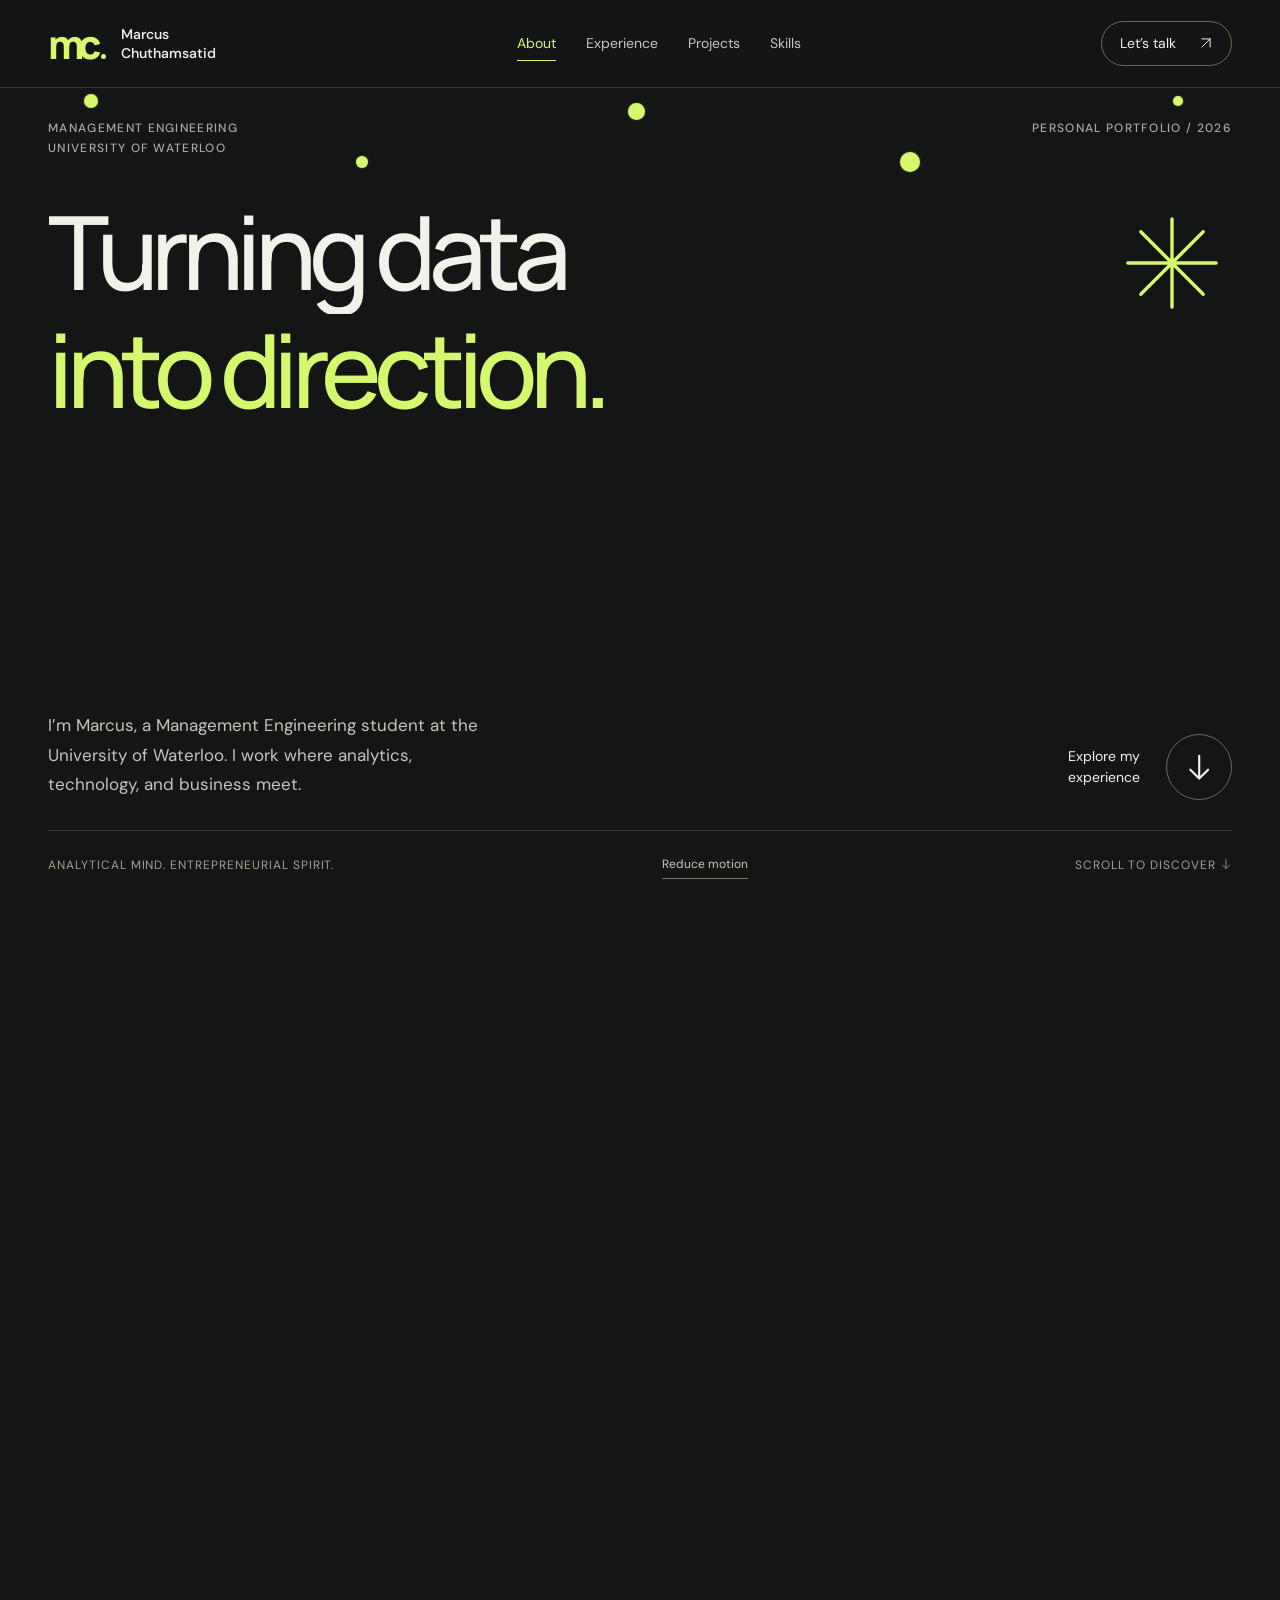
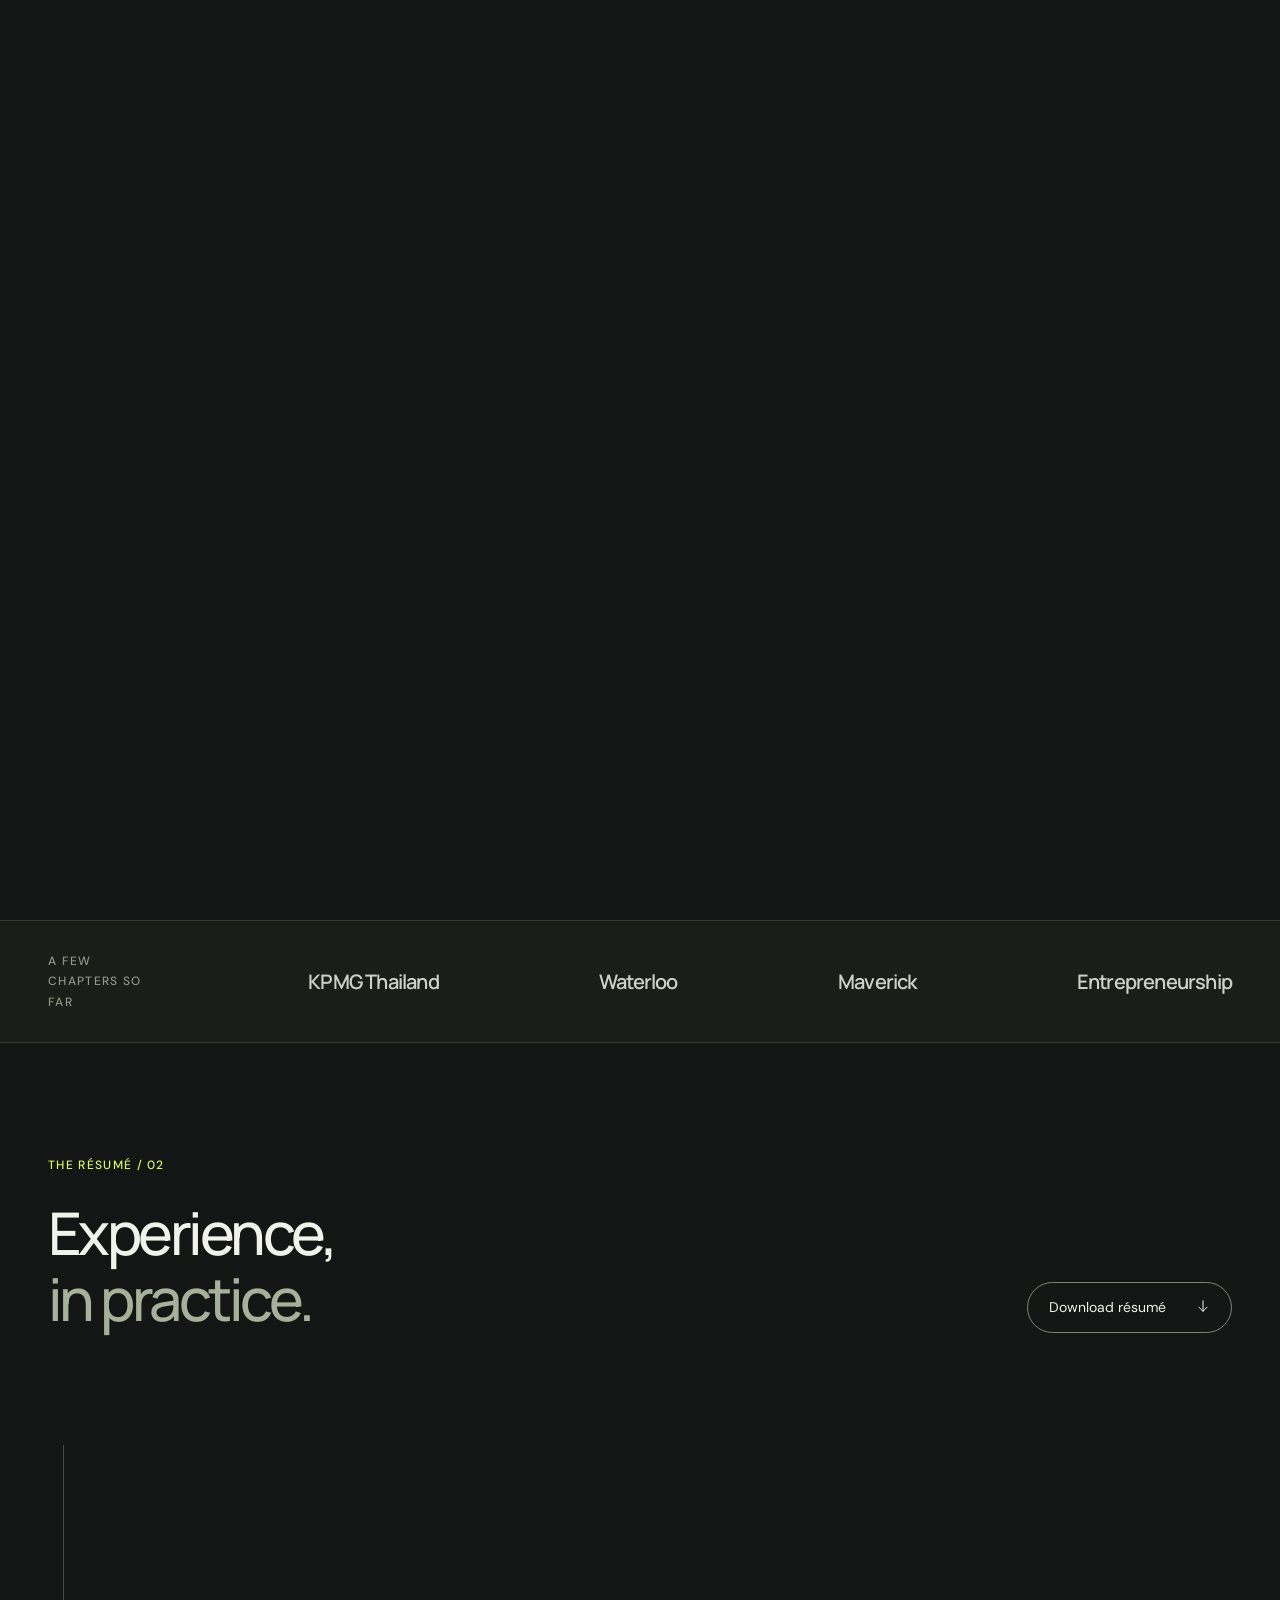
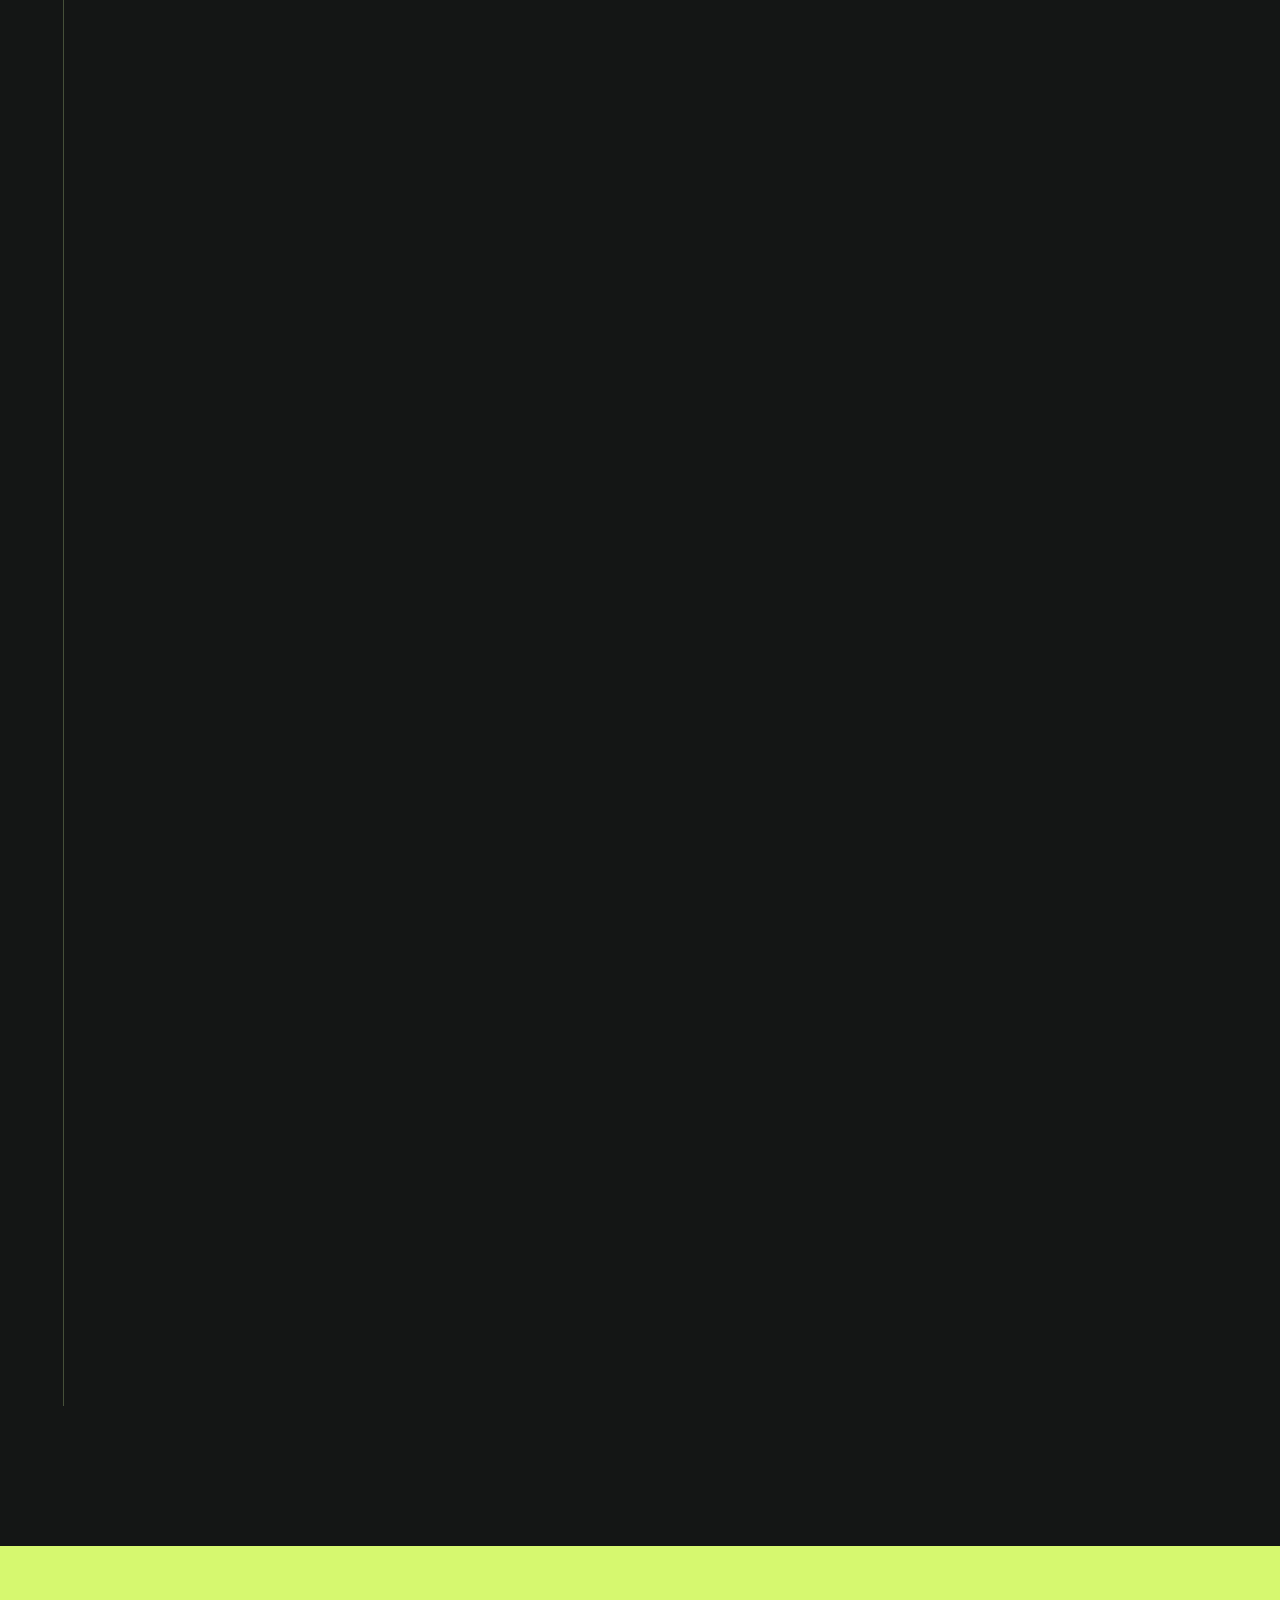
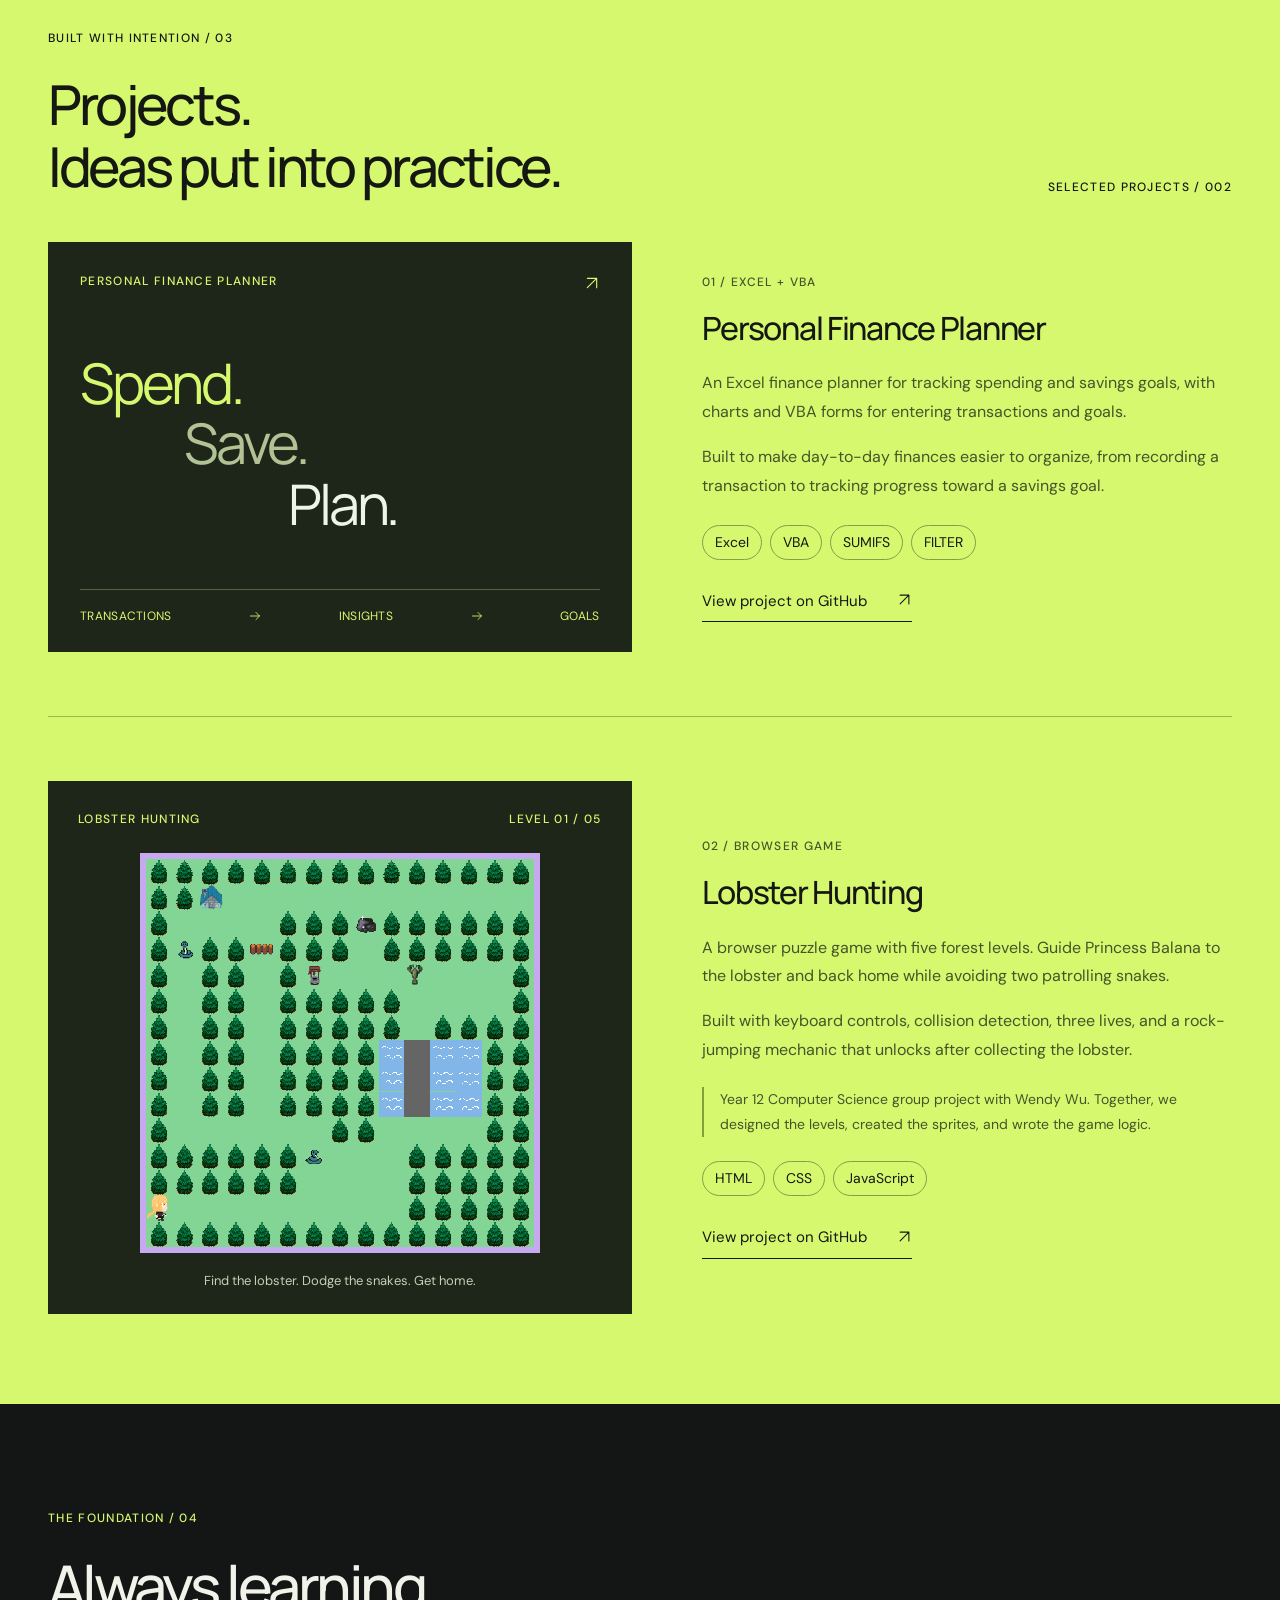
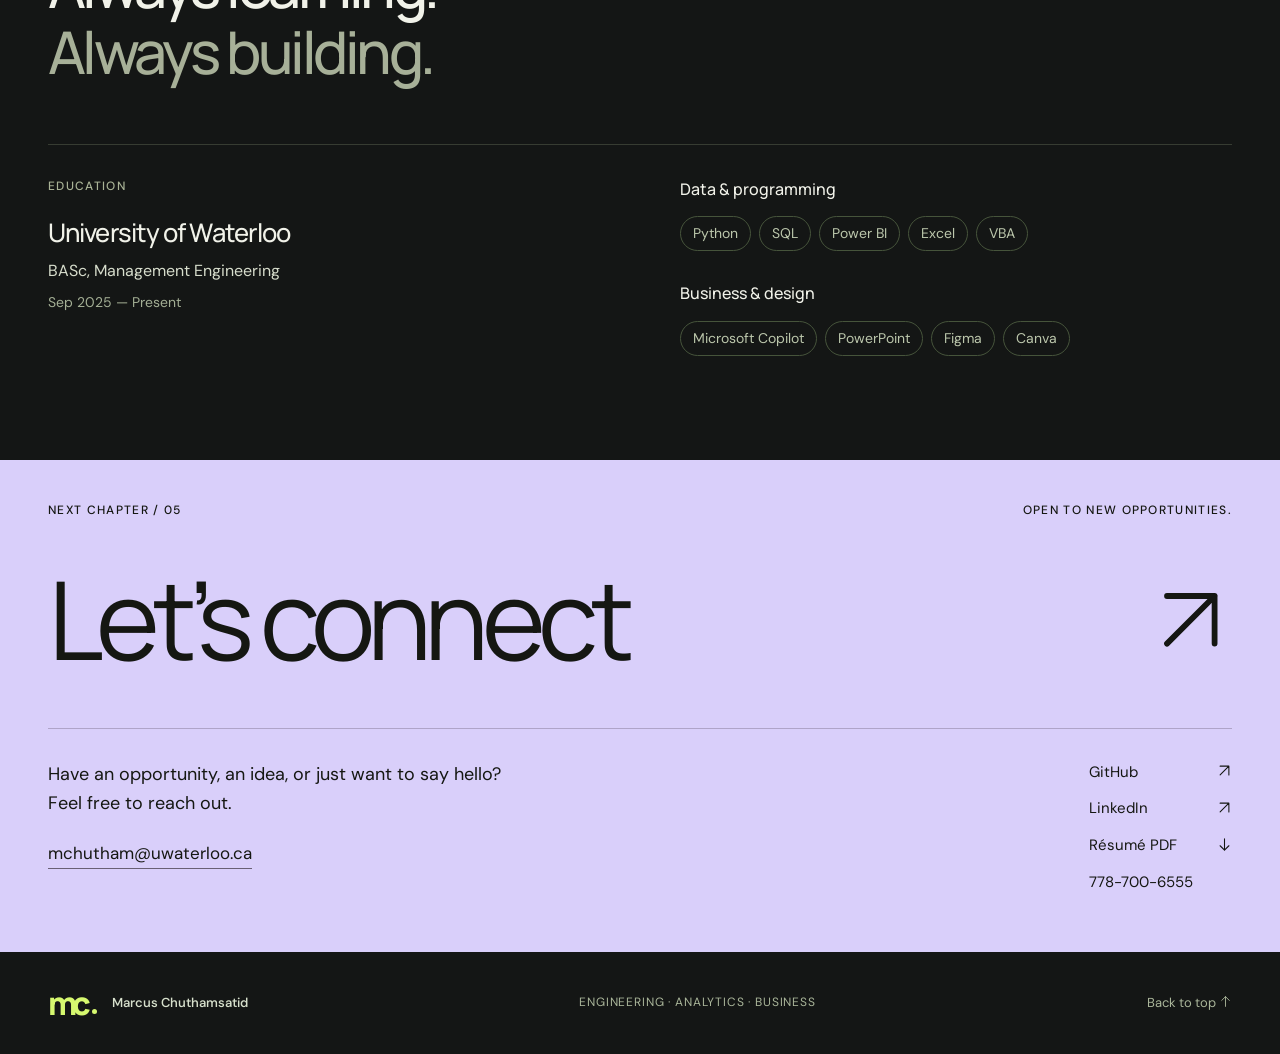
==== commit 953299d4: "Add files via upload" ====
--- a/index.html
+++ b/index.html
@@ -2,7 +2,7 @@
 <!doctype html>
 <html lang="en">
 <head>
-  <meta name="google-site-verification" content="Zar85Hi1QDKWQnTdeqFe1ebYnoB6xUnDD7jrr-oV5i8" />
+  <meta name="google-site-verification" content="IUVPOqmGA_b7SfYCt6on9UwxGlaMDz49h6-nfST98VU" />
 <meta charset="utf-8"><meta name="viewport" content="width=device-width,initial-scale=1"><meta name="theme-color" content="#141615">
 <title>Marcus Chuthamsatid — Analytics, Engineering & Business</title>
 <meta name="description" content="Marcus Chuthamsatid’s portfolio. Management Engineering at Waterloo, analytics at KPMG Thailand, consulting, and entrepreneurship.">
@@ -32,6 +32,6 @@
 <article class="project-feature game-project" aria-labelledby="game-project-title"><figure class="game-visual"><div class="planner-label"><span class="eyebrow">LOBSTER HUNTING</span><span class="eyebrow">LEVEL 01 / 05</span></div><div class="forest-preview" aria-hidden="true"><span><img src="assets/lobster-hunting/tree.png" alt="" width="40" height="40" loading="lazy"></span><span><img src="assets/lobster-hunting/tree.png" alt="" width="40" height="40" loading="lazy"></span><span><img src="assets/lobster-hunting/tree.png" alt="" width="40" height="40" loading="lazy"></span><span><img src="assets/lobster-hunting/tree.png" alt="" width="40" height="40" loading="lazy"></span><span><img src="assets/lobster-hunting/tree.png" alt="" width="40" height="40" loading="lazy"></span><span><img src="assets/lobster-hunting/tree.png" alt="" width="40" height="40" loading="lazy"></span><span><img src="assets/lobster-hunting/tree.png" alt="" width="40" height="40" loading="lazy"></span><span><img src="assets/lobster-hunting/tree.png" alt="" width="40" height="40" loading="lazy"></span><span><img src="assets/lobster-hunting/tree.png" alt="" width="40" height="40" loading="lazy"></span><span><img src="assets/lobster-hunting/tree.png" alt="" width="40" height="40" loading="lazy"></span><span><img src="assets/lobster-hunting/tree.png" alt="" width="40" height="40" loading="lazy"></span><span><img src="assets/lobster-hunting/tree.png" alt="" width="40" height="40" loading="lazy"></span><span><img src="assets/lobster-hunting/tree.png" alt="" width="40" height="40" loading="lazy"></span><span><img src="assets/lobster-hunting/tree.png" alt="" width="40" height="40" loading="lazy"></span><span><img src="assets/lobster-hunting/tree.png" alt="" width="40" height="40" loading="lazy"></span><span><img src="assets/lobster-hunting/tree.png" alt="" width="40" height="40" loading="lazy"></span><span><img src="assets/lobster-hunting/tree.png" alt="" width="40" height="40" loading="lazy"></span><span><img src="assets/lobster-hunting/home.png" alt="" width="40" height="40" loading="lazy"></span><span></span><span></span><span></span><span></span><span></span><span></span><span></span><span></span><span></span><span></span><span></span><span></span><span><img src="assets/lobster-hunting/tree.png" alt="" width="40" height="40" loading="lazy"></span><span></span><span></span><span></span><span></span><span><img src="assets/lobster-hunting/tree.png" alt="" width="40" height="40" loading="lazy"></span><span><img src="assets/lobster-hunting/tree.png" alt="" width="40" height="40" loading="lazy"></span><span><img src="assets/lobster-hunting/tree.png" alt="" width="40" height="40" loading="lazy"></span><span><img src="assets/lobster-hunting/rock.png" alt="" width="40" height="40" loading="lazy"></span><span><img src="assets/lobster-hunting/tree.png" alt="" width="40" height="40" loading="lazy"></span><span><img src="assets/lobster-hunting/tree.png" alt="" width="40" height="40" loading="lazy"></span><span><img src="assets/lobster-hunting/tree.png" alt="" width="40" height="40" loading="lazy"></span><span><img src="assets/lobster-hunting/tree.png" alt="" width="40" height="40" loading="lazy"></span><span><img src="assets/lobster-hunting/tree.png" alt="" width="40" height="40" loading="lazy"></span><span><img src="assets/lobster-hunting/tree.png" alt="" width="40" height="40" loading="lazy"></span><span><img src="assets/lobster-hunting/tree.png" alt="" width="40" height="40" loading="lazy"></span><span><img src="assets/lobster-hunting/snakedown.png" alt="" width="40" height="40" loading="lazy"></span><span><img src="assets/lobster-hunting/tree.png" alt="" width="40" height="40" loading="lazy"></span><span><img src="assets/lobster-hunting/tree.png" alt="" width="40" height="40" loading="lazy"></span><span><img src="assets/lobster-hunting/fence.png" alt="" width="40" height="40" loading="lazy"></span><span><img src="assets/lobster-hunting/tree.png" alt="" width="40" height="40" loading="lazy"></span><span><img src="assets/lobster-hunting/tree.png" alt="" width="40" height="40" loading="lazy"></span><span><img src="assets/lobster-hunting/tree.png" alt="" width="40" height="40" loading="lazy"></span><span></span><span><img src="assets/lobster-hunting/tree.png" alt="" width="40" height="40" loading="lazy"></span><span><img src="assets/lobster-hunting/tree.png" alt="" width="40" height="40" loading="lazy"></span><span><img src="assets/lobster-hunting/tree.png" alt="" width="40" height="40" loading="lazy"></span><span><img src="assets/lobster-hunting/tree.png" alt="" width="40" height="40" loading="lazy"></span><span><img src="assets/lobster-hunting/tree.png" alt="" width="40" height="40" loading="lazy"></span><span><img src="assets/lobster-hunting/tree.png" alt="" width="40" height="40" loading="lazy"></span><span><img src="assets/lobster-hunting/tree.png" alt="" width="40" height="40" loading="lazy"></span><span></span><span><img src="assets/lobster-hunting/tree.png" alt="" width="40" height="40" loading="lazy"></span><span><img src="assets/lobster-hunting/tree.png" alt="" width="40" height="40" loading="lazy"></span><span></span><span><img src="assets/lobster-hunting/tree.png" alt="" width="40" height="40" loading="lazy"></span><span><img src="assets/lobster-hunting/well.png" alt="" width="40" height="40" loading="lazy"></span><span></span><span></span><span></span><span><img src="assets/lobster-hunting/lobster.png" alt="" width="40" height="40" loading="lazy"></span><span></span><span></span><span></span><span><img src="assets/lobster-hunting/tree.png" alt="" width="40" height="40" loading="lazy"></span><span><img src="assets/lobster-hunting/tree.png" alt="" width="40" height="40" loading="lazy"></span><span></span><span><img src="assets/lobster-hunting/tree.png" alt="" width="40" height="40" loading="lazy"></span><span><img src="assets/lobster-hunting/tree.png" alt="" width="40" height="40" loading="lazy"></span><span></span><span><img src="assets/lobster-hunting/tree.png" alt="" width="40" height="40" loading="lazy"></span><span><img src="assets/lobster-hunting/tree.png" alt="" width="40" height="40" loading="lazy"></span><span><img src="assets/lobster-hunting/tree.png" alt="" width="40" height="40" loading="lazy"></span><span><img src="assets/lobster-hunting/tree.png" alt="" width="40" height="40" loading="lazy"></span><span><img src="assets/lobster-hunting/tree.png" alt="" width="40" height="40" loading="lazy"></span><span></span><span></span><span></span><span></span><span><img src="assets/lobster-hunting/tree.png" alt="" width="40" height="40" loading="lazy"></span><span><img src="assets/lobster-hunting/tree.png" alt="" width="40" height="40" loading="lazy"></span><span></span><span><img src="assets/lobster-hunting/tree.png" alt="" width="40" height="40" loading="lazy"></span><span><img src="assets/lobster-hunting/tree.png" alt="" width="40" height="40" loading="lazy"></span><span></span><span><img src="assets/lobster-hunting/tree.png" alt="" width="40" height="40" loading="lazy"></span><span><img src="assets/lobster-hunting/tree.png" alt="" width="40" height="40" loading="lazy"></span><span><img src="assets/lobster-hunting/tree.png" alt="" width="40" height="40" loading="lazy"></span><span><img src="assets/lobster-hunting/tree.png" alt="" width="40" height="40" loading="lazy"></span><span><img src="assets/lobster-hunting/tree.png" alt="" width="40" height="40" loading="lazy"></span><span></span><span><img src="assets/lobster-hunting/tree.png" alt="" width="40" height="40" loading="lazy"></span><span><img src="assets/lobster-hunting/tree.png" alt="" width="40" height="40" loading="lazy"></span><span><img src="assets/lobster-hunting/tree.png" alt="" width="40" height="40" loading="lazy"></span><span><img src="assets/lobster-hunting/tree.png" alt="" width="40" height="40" loading="lazy"></span><span><img src="assets/lobster-hunting/tree.png" alt="" width="40" height="40" loading="lazy"></span><span></span><span><img src="assets/lobster-hunting/tree.png" alt="" width="40" height="40" loading="lazy"></span><span><img src="assets/lobster-hunting/tree.png" alt="" width="40" height="40" loading="lazy"></span><span></span><span><img src="assets/lobster-hunting/tree.png" alt="" width="40" height="40" loading="lazy"></span><span><img src="assets/lobster-hunting/tree.png" alt="" width="40" height="40" loading="lazy"></span><span><img src="assets/lobster-hunting/tree.png" alt="" width="40" height="40" loading="lazy"></span><span><img src="assets/lobster-hunting/tree.png" alt="" width="40" height="40" loading="lazy"></span><span><img src="assets/lobster-hunting/water.png" alt="" width="40" height="40" loading="lazy"></span><span class="forest-bridge"></span><span><img src="assets/lobster-hunting/water.png" alt="" width="40" height="40" loading="lazy"></span><span><img src="assets/lobster-hunting/water.png" alt="" width="40" height="40" loading="lazy"></span><span><img src="assets/lobster-hunting/tree.png" alt="" width="40" height="40" loading="lazy"></span><span><img src="assets/lobster-hunting/tree.png" alt="" width="40" height="40" loading="lazy"></span><span><img src="assets/lobster-hunting/tree.png" alt="" width="40" height="40" loading="lazy"></span><span></span><span><img src="assets/lobster-hunting/tree.png" alt="" width="40" height="40" loading="lazy"></span><span><img src="assets/lobster-hunting/tree.png" alt="" width="40" height="40" loading="lazy"></span><span></span><span><img src="assets/lobster-hunting/tree.png" alt="" width="40" height="40" loading="lazy"></span><span><img src="assets/lobster-hunting/tree.png" alt="" width="40" height="40" loading="lazy"></span><span><img src="assets/lobster-hunting/tree.png" alt="" width="40" height="40" loading="lazy"></span><span><img src="assets/lobster-hunting/tree.png" alt="" width="40" height="40" loading="lazy"></span><span><img src="assets/lobster-hunting/water.png" alt="" width="40" height="40" loading="lazy"></span><span class="forest-bridge"></span><span><img src="assets/lobster-hunting/water.png" alt="" width="40" height="40" loading="lazy"></span><span><img src="assets/lobster-hunting/water.png" alt="" width="40" height="40" loading="lazy"></span><span><img src="assets/lobster-hunting/tree.png" alt="" width="40" height="40" loading="lazy"></span><span><img src="assets/lobster-hunting/tree.png" alt="" width="40" height="40" loading="lazy"></span><span><img src="assets/lobster-hunting/tree.png" alt="" width="40" height="40" loading="lazy"></span><span></span><span><img src="assets/lobster-hunting/tree.png" alt="" width="40" height="40" loading="lazy"></span><span><img src="assets/lobster-hunting/tree.png" alt="" width="40" height="40" loading="lazy"></span><span></span><span><img src="assets/lobster-hunting/tree.png" alt="" width="40" height="40" loading="lazy"></span><span><img src="assets/lobster-hunting/tree.png" alt="" width="40" height="40" loading="lazy"></span><span><img src="assets/lobster-hunting/tree.png" alt="" width="40" height="40" loading="lazy"></span><span><img src="assets/lobster-hunting/tree.png" alt="" width="40" height="40" loading="lazy"></span><span><img src="assets/lobster-hunting/water.png" alt="" width="40" height="40" loading="lazy"></span><span class="forest-bridge"></span><span><img src="assets/lobster-hunting/water.png" alt="" width="40" height="40" loading="lazy"></span><span><img src="assets/lobster-hunting/water.png" alt="" width="40" height="40" loading="lazy"></span><span><img src="assets/lobster-hunting/tree.png" alt="" width="40" height="40" loading="lazy"></span><span><img src="assets/lobster-hunting/tree.png" alt="" width="40" height="40" loading="lazy"></span><span><img src="assets/lobster-hunting/tree.png" alt="" width="40" height="40" loading="lazy"></span><span></span><span></span><span></span><span></span><span></span><span></span><span><img src="assets/lobster-hunting/tree.png" alt="" width="40" height="40" loading="lazy"></span><span><img src="assets/lobster-hunting/tree.png" alt="" width="40" height="40" loading="lazy"></span><span></span><span></span><span></span><span></span><span><img src="assets/lobster-hunting/tree.png" alt="" width="40" height="40" loading="lazy"></span><span><img src="assets/lobster-hunting/tree.png" alt="" width="40" height="40" loading="lazy"></span><span><img src="assets/lobster-hunting/tree.png" alt="" width="40" height="40" loading="lazy"></span><span><img src="assets/lobster-hunting/tree.png" alt="" width="40" height="40" loading="lazy"></span><span><img src="assets/lobster-hunting/tree.png" alt="" width="40" height="40" loading="lazy"></span><span><img src="assets/lobster-hunting/tree.png" alt="" width="40" height="40" loading="lazy"></span><span><img src="assets/lobster-hunting/tree.png" alt="" width="40" height="40" loading="lazy"></span><span><img src="assets/lobster-hunting/tree.png" alt="" width="40" height="40" loading="lazy"></span><span><img src="assets/lobster-hunting/snakeright.png" alt="" width="40" height="40" loading="lazy"></span><span></span><span></span><span></span><span><img src="assets/lobster-hunting/tree.png" alt="" width="40" height="40" loading="lazy"></span><span><img src="assets/lobster-hunting/tree.png" alt="" width="40" height="40" loading="lazy"></span><span><img src="assets/lobster-hunting/tree.png" alt="" width="40" height="40" loading="lazy"></span><span><img src="assets/lobster-hunting/tree.png" alt="" width="40" height="40" loading="lazy"></span><span><img src="assets/lobster-hunting/tree.png" alt="" width="40" height="40" loading="lazy"></span><span><img src="assets/lobster-hunting/tree.png" alt="" width="40" height="40" loading="lazy"></span><span><img src="assets/lobster-hunting/tree.png" alt="" width="40" height="40" loading="lazy"></span><span><img src="assets/lobster-hunting/tree.png" alt="" width="40" height="40" loading="lazy"></span><span><img src="assets/lobster-hunting/tree.png" alt="" width="40" height="40" loading="lazy"></span><span><img src="assets/lobster-hunting/tree.png" alt="" width="40" height="40" loading="lazy"></span><span><img src="assets/lobster-hunting/tree.png" alt="" width="40" height="40" loading="lazy"></span><span></span><span></span><span></span><span></span><span><img src="assets/lobster-hunting/tree.png" alt="" width="40" height="40" loading="lazy"></span><span><img src="assets/lobster-hunting/tree.png" alt="" width="40" height="40" loading="lazy"></span><span><img src="assets/lobster-hunting/tree.png" alt="" width="40" height="40" loading="lazy"></span><span><img src="assets/lobster-hunting/tree.png" alt="" width="40" height="40" loading="lazy"></span><span><img src="assets/lobster-hunting/tree.png" alt="" width="40" height="40" loading="lazy"></span><span><img src="assets/lobster-hunting/girlright.png" alt="" width="40" height="40" loading="lazy"></span><span></span><span></span><span></span><span></span><span></span><span></span><span></span><span></span><span></span><span><img src="assets/lobster-hunting/tree.png" alt="" width="40" height="40" loading="lazy"></span><span><img src="assets/lobster-hunting/tree.png" alt="" width="40" height="40" loading="lazy"></span><span><img src="assets/lobster-hunting/tree.png" alt="" width="40" height="40" loading="lazy"></span><span><img src="assets/lobster-hunting/tree.png" alt="" width="40" height="40" loading="lazy"></span><span><img src="assets/lobster-hunting/tree.png" alt="" width="40" height="40" loading="lazy"></span><span><img src="assets/lobster-hunting/tree.png" alt="" width="40" height="40" loading="lazy"></span><span><img src="assets/lobster-hunting/tree.png" alt="" width="40" height="40" loading="lazy"></span><span><img src="assets/lobster-hunting/tree.png" alt="" width="40" height="40" loading="lazy"></span><span><img src="assets/lobster-hunting/tree.png" alt="" width="40" height="40" loading="lazy"></span><span><img src="assets/lobster-hunting/tree.png" alt="" width="40" height="40" loading="lazy"></span><span><img src="assets/lobster-hunting/tree.png" alt="" width="40" height="40" loading="lazy"></span><span><img src="assets/lobster-hunting/tree.png" alt="" width="40" height="40" loading="lazy"></span><span><img src="assets/lobster-hunting/tree.png" alt="" width="40" height="40" loading="lazy"></span><span><img src="assets/lobster-hunting/tree.png" alt="" width="40" height="40" loading="lazy"></span><span><img src="assets/lobster-hunting/tree.png" alt="" width="40" height="40" loading="lazy"></span><span><img src="assets/lobster-hunting/tree.png" alt="" width="40" height="40" loading="lazy"></span><span><img src="assets/lobster-hunting/tree.png" alt="" width="40" height="40" loading="lazy"></span><span><img src="assets/lobster-hunting/tree.png" alt="" width="40" height="40" loading="lazy"></span><span><img src="assets/lobster-hunting/tree.png" alt="" width="40" height="40" loading="lazy"></span><span><img src="assets/lobster-hunting/tree.png" alt="" width="40" height="40" loading="lazy"></span></div><figcaption>Find the lobster. Dodge the snakes. Get home.</figcaption></figure><div class="project-description"><p class="eyebrow">02 / BROWSER GAME</p><h3 id="game-project-title">Lobster Hunting</h3><p>A browser puzzle game with five forest levels. Guide Princess Balana to the lobster and back home while avoiding two patrolling snakes.</p><p>Built with keyboard controls, collision detection, three lives, and a rock-jumping mechanic that unlocks after collecting the lobster.</p><p class="project-credit">Year 12 Computer Science group project with Wendy Wu. Together, we designed the levels, created the sprites, and wrote the game logic.</p><div class="chips"><span>HTML</span><span>CSS</span><span>JavaScript</span></div><a class="text-link" href="https://github.com/poomravee/Lobster-Hunting" target="_blank" rel="noopener noreferrer" aria-label="View Lobster Hunting on GitHub">View project on GitHub <span aria-hidden="true"><svg xmlns="http://www.w3.org/2000/svg" viewBox="0 0 24 24" width="1em" height="1em" fill="none" stroke="currentColor" stroke-width="1.7" stroke-linecap="round" stroke-linejoin="round" aria-hidden="true" focusable="false" style="vertical-align:-.125em"><path d="M5 19 19 5M5 5h14v14"/></svg></span></a></div></article></div></section>
 <section class="foundations shell" id="skills"><div class="section-heading"><div><p class="eyebrow section-kicker">THE FOUNDATION / 04</p><h2>Always learning.<br><span>Always building.</span></h2></div></div><div class="foundation-grid"><div class="education-block"><p class="eyebrow">EDUCATION</p><h3>University of Waterloo</h3><p>BASc, Management Engineering</p><span>Sep 2025 — Present</span></div><div class="skills-block"><div><h3>Data &amp; programming</h3><div class="chips"><span>Python</span><span>SQL</span><span>Power BI</span><span>Excel</span><span>VBA</span></div></div><div><h3>Business &amp; design</h3><div class="chips"><span>Microsoft Copilot</span><span>PowerPoint</span><span>Figma</span><span>Canva</span></div></div></div></div>
 </section>
-<section class="contact" id="contact"><div class="shell"><div class="contact-top"><p class="eyebrow">NEXT CHAPTER / 05</p><span class="eyebrow">OPEN TO NEW OPPORTUNITIES.</span></div><a class="contact-title" href="mailto:mchutham@uwaterloo.ca">Let’s connect<span aria-hidden="true"><svg xmlns="http://www.w3.org/2000/svg" viewBox="0 0 24 24" width="1em" height="1em" fill="none" stroke="currentColor" stroke-width="1.7" stroke-linecap="round" stroke-linejoin="round" aria-hidden="true" focusable="false" style="vertical-align:-.125em"><path d="M5 19 19 5M5 5h14v14"/></svg></span></a><div class="contact-bottom"><div><p>Have an opportunity, an idea, or just want to say hello?<br>Feel free to reach out.</p><a class="email-link" href="mailto:mchutham@uwaterloo.ca">mchutham@uwaterloo.ca</a></div><div class="contact-links"><a href="https://github.com/poomravee" target="_blank" rel="noopener noreferrer">GitHub <span aria-hidden="true"><svg xmlns="http://www.w3.org/2000/svg" viewBox="0 0 24 24" width="1em" height="1em" fill="none" stroke="currentColor" stroke-width="1.7" stroke-linecap="round" stroke-linejoin="round" aria-hidden="true" focusable="false" style="vertical-align:-.125em"><path d="M5 19 19 5M5 5h14v14"/></svg></span></a><a href="assets/Marcus-Chuthamsatid-Resume.pdf" download>Résumé PDF <span aria-hidden="true"><svg xmlns="http://www.w3.org/2000/svg" viewBox="0 0 24 24" width="1em" height="1em" fill="none" stroke="currentColor" stroke-width="1.7" stroke-linecap="round" stroke-linejoin="round" aria-hidden="true" focusable="false" style="vertical-align:-.125em"><path d="M12 3v18M5 14l7 7 7-7"/></svg></span></a><a href="tel:+17787006555">778-700-6555</a></div></div></div></section>
+<section class="contact" id="contact"><div class="shell"><div class="contact-top"><p class="eyebrow">NEXT CHAPTER / 05</p><span class="eyebrow">OPEN TO NEW OPPORTUNITIES.</span></div><a class="contact-title" href="mailto:mchutham@uwaterloo.ca">Let’s connect<span aria-hidden="true"><svg xmlns="http://www.w3.org/2000/svg" viewBox="0 0 24 24" width="1em" height="1em" fill="none" stroke="currentColor" stroke-width="1.7" stroke-linecap="round" stroke-linejoin="round" aria-hidden="true" focusable="false" style="vertical-align:-.125em"><path d="M5 19 19 5M5 5h14v14"/></svg></span></a><div class="contact-bottom"><div><p>Have an opportunity, an idea, or just want to say hello?<br>Feel free to reach out.</p><a class="email-link" href="mailto:mchutham@uwaterloo.ca">mchutham@uwaterloo.ca</a></div><div class="contact-links"><a href="https://github.com/poomravee" target="_blank" rel="noopener noreferrer">GitHub <span aria-hidden="true"><svg xmlns="http://www.w3.org/2000/svg" viewBox="0 0 24 24" width="1em" height="1em" fill="none" stroke="currentColor" stroke-width="1.7" stroke-linecap="round" stroke-linejoin="round" aria-hidden="true" focusable="false" style="vertical-align:-.125em"><path d="M5 19 19 5M5 5h14v14"/></svg></span></a><a href="https://www.linkedin.com/in/marcus-chuthamsatid-3b508a31a/" target="_blank" rel="noopener noreferrer">LinkedIn <span aria-hidden="true"><svg xmlns="http://www.w3.org/2000/svg" viewBox="0 0 24 24" width="1em" height="1em" fill="none" stroke="currentColor" stroke-width="1.7" stroke-linecap="round" stroke-linejoin="round" aria-hidden="true" focusable="false" style="vertical-align:-.125em"><path d="M5 19 19 5M5 5h14v14"/></svg></span></a><a href="assets/Marcus-Chuthamsatid-Resume.pdf" download>Résumé PDF <span aria-hidden="true"><svg xmlns="http://www.w3.org/2000/svg" viewBox="0 0 24 24" width="1em" height="1em" fill="none" stroke="currentColor" stroke-width="1.7" stroke-linecap="round" stroke-linejoin="round" aria-hidden="true" focusable="false" style="vertical-align:-.125em"><path d="M12 3v18M5 14l7 7 7-7"/></svg></span></a><a href="tel:+17787006555">778-700-6555</a></div></div></div></section>
 </main><footer class="footer shell"><a class="brand" href="#top"><span class="monogram" aria-hidden="true">m<span>c</span><i></i></span><span>Marcus Chuthamsatid</span></a><span>ENGINEERING · ANALYTICS · BUSINESS</span><a href="#top">Back to top <svg xmlns="http://www.w3.org/2000/svg" viewBox="0 0 24 24" width="1em" height="1em" fill="none" stroke="currentColor" stroke-width="1.7" stroke-linecap="round" stroke-linejoin="round" aria-hidden="true" focusable="false" style="vertical-align:-.125em"><path d="M12 21V3M5 10l7-7 7 7"/></svg></a></footer>
 </body></html>
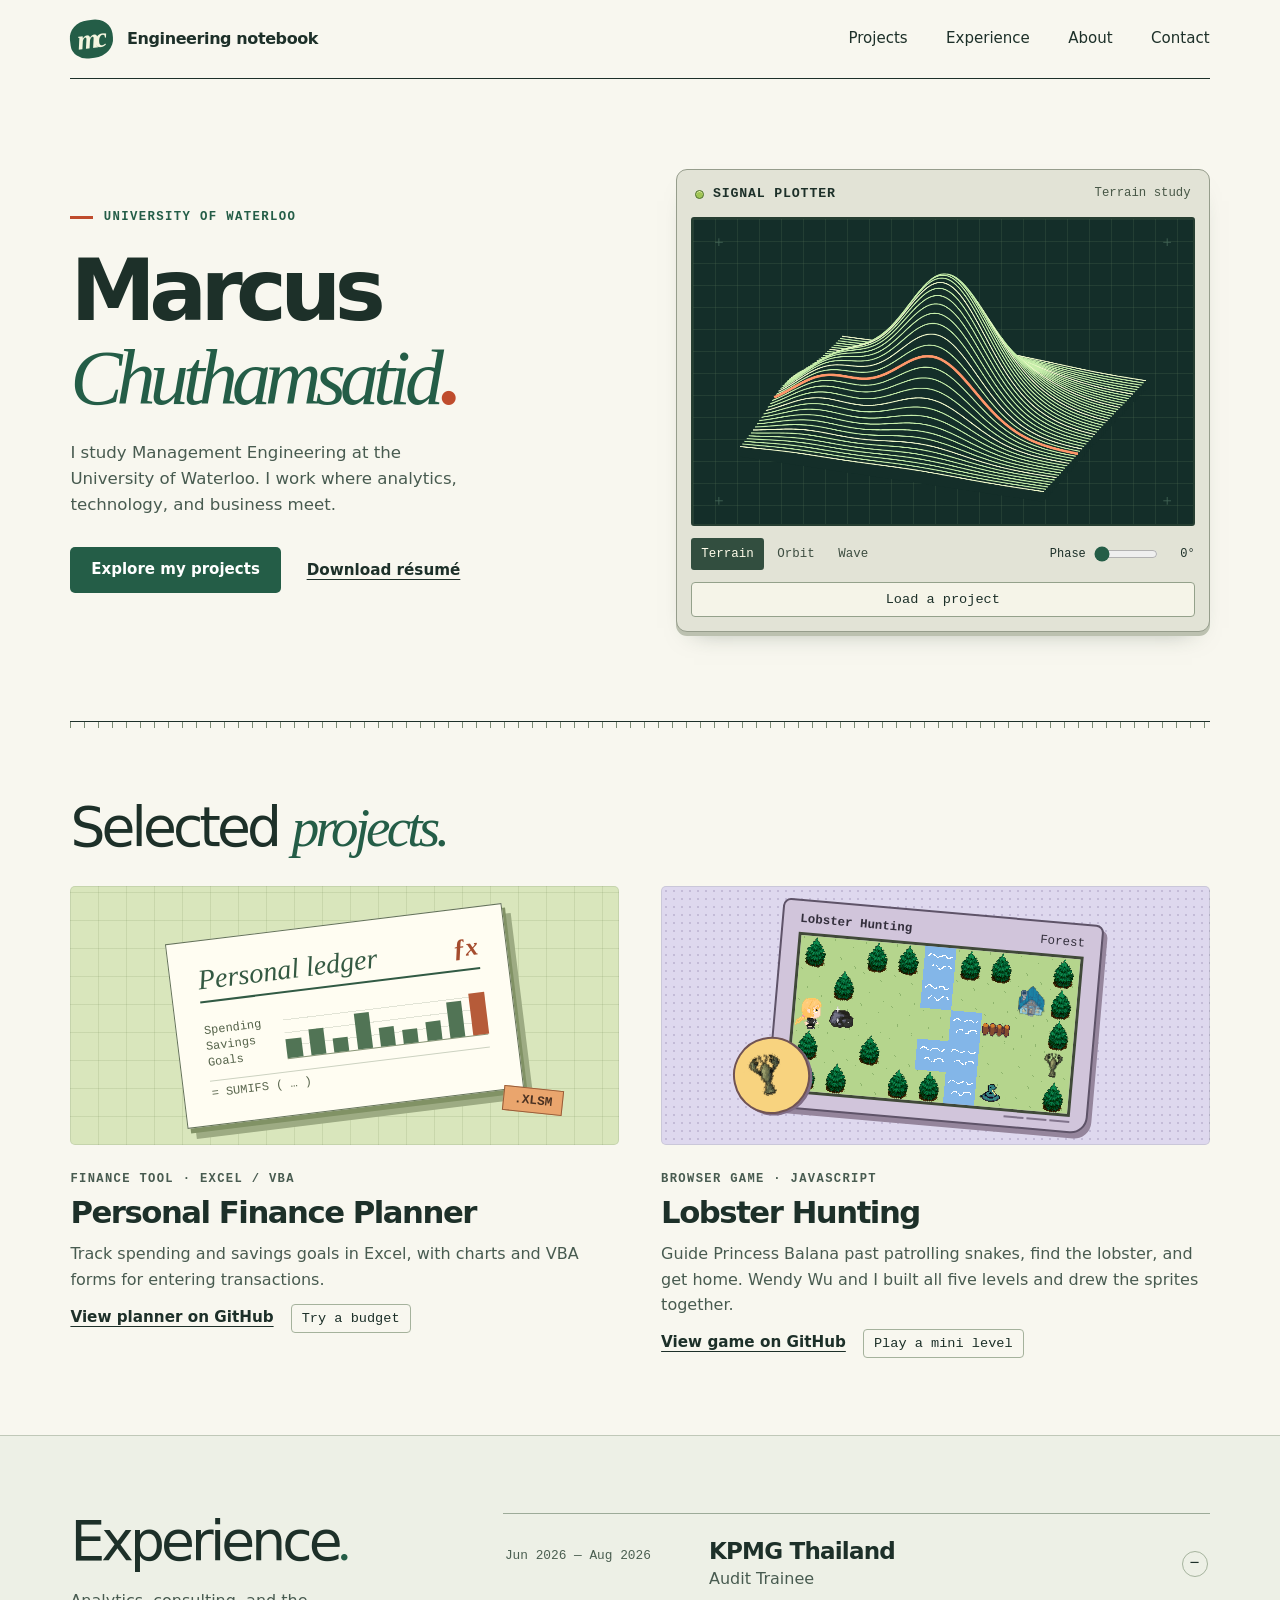
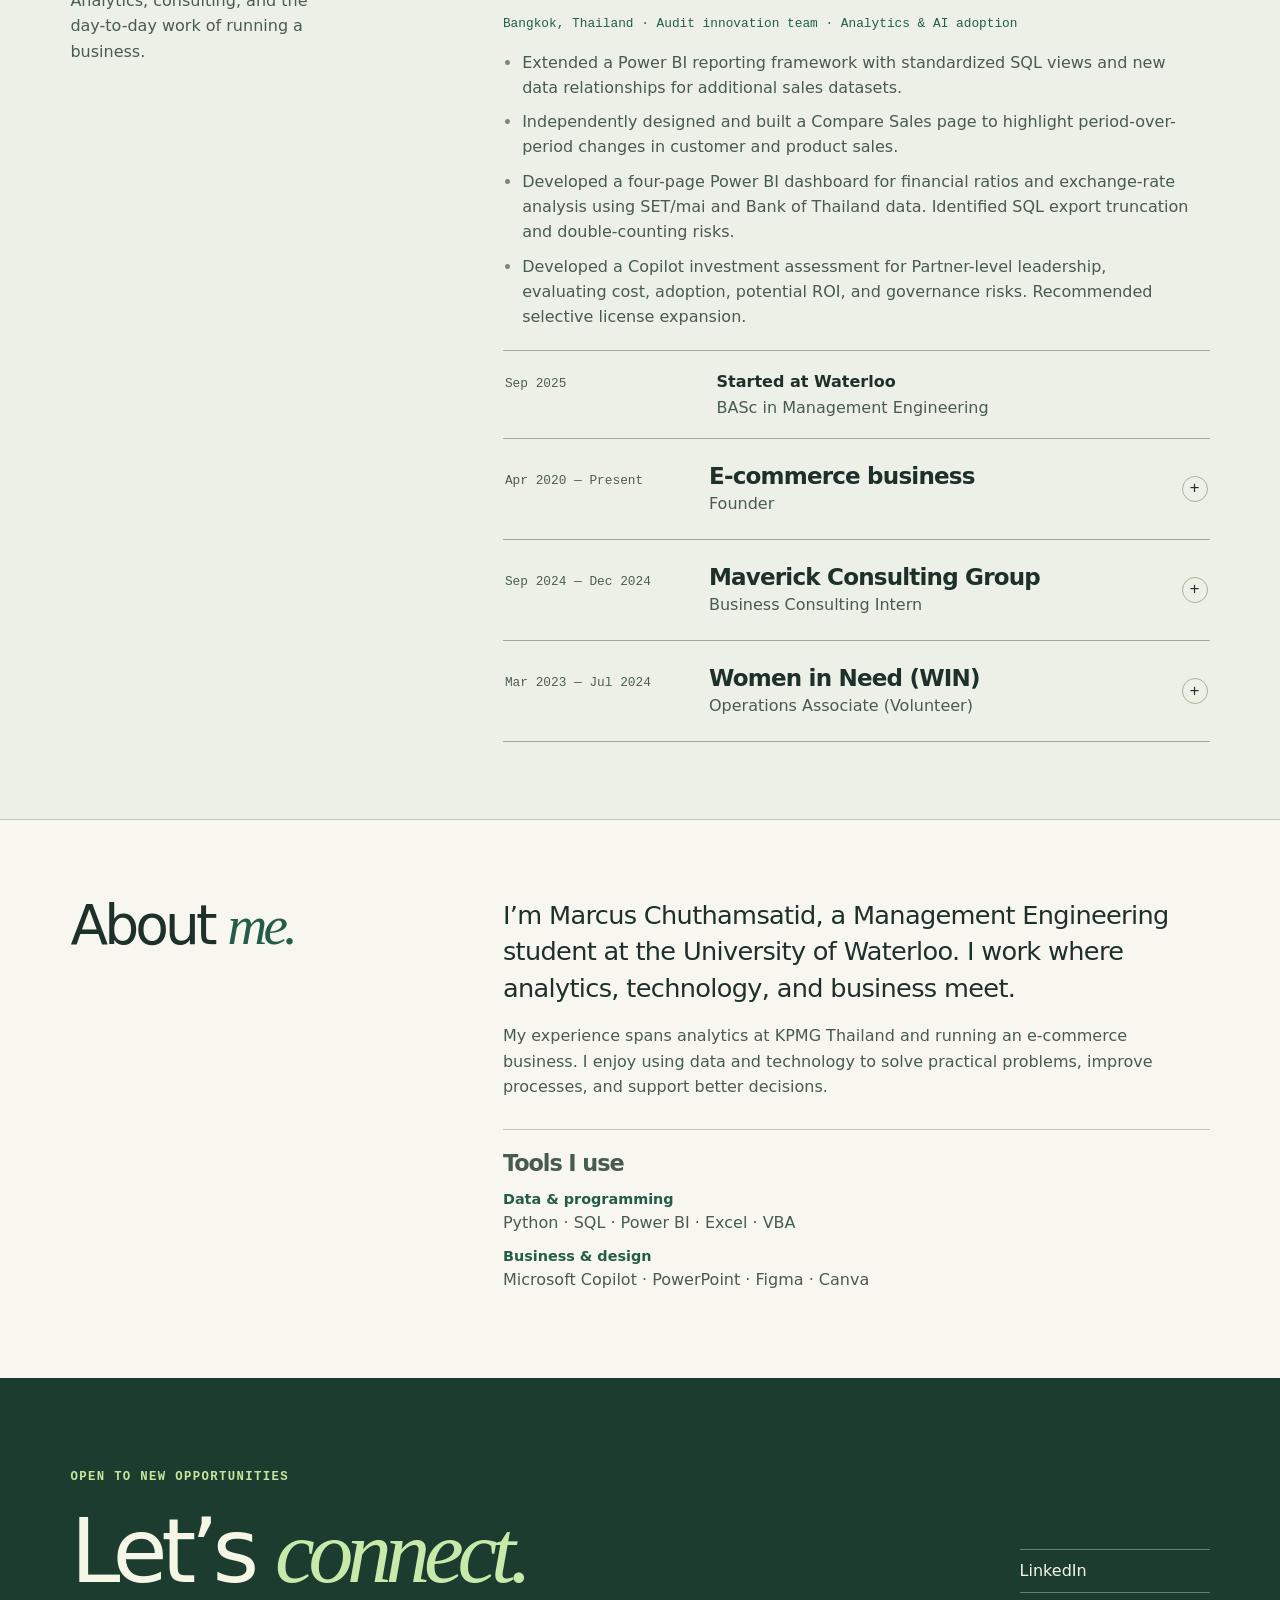
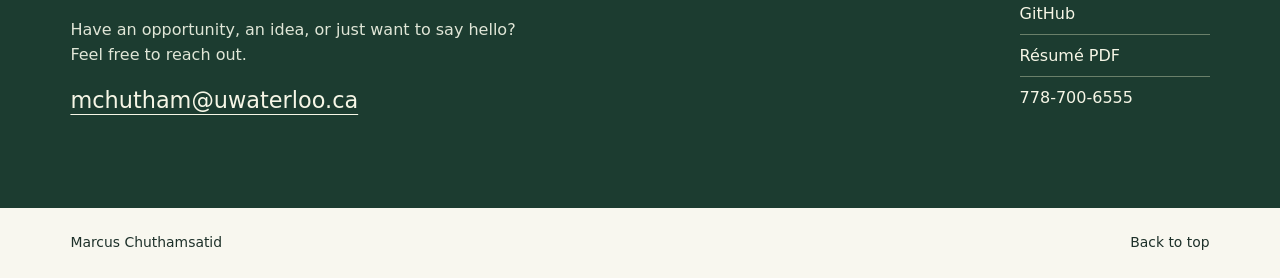
==== commit 4f47484a: "Redesign portfolio as an interactive engineering notebook" ====
--- a/index.html
+++ b/index.html
@@ -1,37 +1,129 @@
-
 <!doctype html>
 <html lang="en">
 <head>
-  <meta name="google-site-verification" content="IUVPOqmGA_b7SfYCt6on9UwxGlaMDz49h6-nfST98VU" />
-<meta charset="utf-8"><meta name="viewport" content="width=device-width,initial-scale=1"><meta name="theme-color" content="#141615">
-<title>Marcus Chuthamsatid — Analytics, Engineering & Business</title>
-<meta name="description" content="Marcus Chuthamsatid’s portfolio. Management Engineering at Waterloo, analytics at KPMG Thailand, consulting, and entrepreneurship.">
-<link rel="icon" type="image/svg+xml" href="data:image/svg+xml,%3Csvg xmlns='http://www.w3.org/2000/svg' viewBox='0 0 64 64'%3E%3Crect width='64' height='64' rx='14' fill='%23141615'/%3E%3Cpath d='M12 45V21h8l6 13 6-13h8v24h-8V34l-6 11-6-11v11z' fill='%23d6f86f'/%3E%3Ccircle cx='49' cy='41' r='5' fill='%23d6f86f'/%3E%3C/svg%3E">
-<link rel="preconnect" href="https://fonts.googleapis.com"><link rel="preconnect" href="https://fonts.gstatic.com" crossorigin>
-<link href="https://fonts.googleapis.com/css2?family=DM+Sans:wght@400;450;500;550;600;650;700&family=Manrope:wght@400;500;600;650;700;800&display=swap" rel="stylesheet">
-<link rel="stylesheet" href="styles.css?v=20260913-9"><script src="vendor/gsap.min.js" defer></script><script src="vendor/ScrollTrigger.min.js" defer></script><script src="liquid.js?v=20260913-9" defer></script><script src="script.js?v=20260913-9" defer></script>
-</head><body>
-<a class="skip-link" href="#experience">Skip to résumé</a>
-<header class="header shell"><a class="brand" href="#top" aria-label="Marcus Chuthamsatid, back to top"><span class="monogram" aria-hidden="true">m<span>c</span><i></i></span><span>Marcus<br>Chuthamsatid</span></a>
-<nav aria-label="Main navigation"><a href="#about">About</a><a href="#experience">Experience</a><a href="#project">Projects</a><a href="#skills">Skills</a></nav><a class="nav-contact" href="#contact">Let’s talk <span aria-hidden="true"><svg xmlns="http://www.w3.org/2000/svg" viewBox="0 0 24 24" width="1em" height="1em" fill="none" stroke="currentColor" stroke-width="1.7" stroke-linecap="round" stroke-linejoin="round" aria-hidden="true" focusable="false" style="vertical-align:-.125em"><path d="M5 19 19 5M5 5h14v14"/></svg></span></a></header>
-<main>
-<section class="opening" aria-label="Introduction and about"><div class="opening-stage"><canvas class="liquid-canvas" aria-hidden="true"></canvas>
-<section class="hero shell" id="top" aria-labelledby="hero-title">
-<div class="hero-dots" aria-hidden="true"><span></span><span></span><span></span><span></span><span></span></div>
-<div class="hero-eyebrow"><p class="eyebrow">MANAGEMENT ENGINEERING<br>UNIVERSITY OF WATERLOO</p><span class="edition eyebrow">PERSONAL PORTFOLIO / 2026</span></div>
-<div class="hero-title-wrap"><h1 id="hero-title"><span class="line"><span>Turning data</span></span><span class="line lime"><span>into direction.</span></span></h1><span class="hero-asterisk" aria-hidden="true"><svg xmlns="http://www.w3.org/2000/svg" viewBox="0 0 100 100" width="1em" height="1em" fill="none" stroke="currentColor" stroke-width="3.5" stroke-linecap="round" stroke-linejoin="round" aria-hidden="true" focusable="false" style="display:block"><path d="M50 4v92M4 50h92M17.5 17.5l65 65M17.5 82.5l65-65"/></svg></span></div>
-<div class="hero-bottom"><p>I’m Marcus, a Management Engineering student at the University of Waterloo. I work where analytics, technology, and business meet.</p><a href="#experience" class="round-link"><span>Explore my<br>experience</span><span class="circle-arrow" aria-hidden="true"><svg xmlns="http://www.w3.org/2000/svg" viewBox="0 0 24 24" width="1em" height="1em" fill="none" stroke="currentColor" stroke-width="1.7" stroke-linecap="round" stroke-linejoin="round" aria-hidden="true" focusable="false" style="vertical-align:-.125em"><path d="M12 3v18M5 14l7 7 7-7"/></svg></span></a></div>
-<div class="hero-foot"><span>ANALYTICAL MIND. ENTREPRENEURIAL SPIRIT.</span><button class="motion-toggle" type="button" aria-pressed="false" hidden>Reduce motion</button><span class="scroll-label">SCROLL TO DISCOVER <svg xmlns="http://www.w3.org/2000/svg" viewBox="0 0 24 24" width="1em" height="1em" fill="none" stroke="currentColor" stroke-width="1.7" stroke-linecap="round" stroke-linejoin="round" aria-hidden="true" focusable="false" style="vertical-align:-.125em"><path d="M12 3v18M5 14l7 7 7-7"/></svg></span></div>
-</section>
-<section class="about-panel" id="about" aria-labelledby="about-title"><div class="shell about-inner"><div class="about-heading"><p class="eyebrow">ABOUT ME / 01</p><h2 id="about-title">An analytical mind.<br><em>An entrepreneurial spirit.</em></h2></div><div class="about-body"><p class="about-lead">I’m Marcus Chuthamsatid, a Management Engineering student at the University of Waterloo. I work where analytics, technology, and business meet.</p><p>My experience spans analytics at KPMG Thailand and running an e-commerce business. I enjoy using data and technology to solve practical problems, improve processes, and support better decisions.</p><a class="text-link" href="#experience">Get to know my work <span aria-hidden="true"><svg xmlns="http://www.w3.org/2000/svg" viewBox="0 0 24 24" width="1em" height="1em" fill="none" stroke="currentColor" stroke-width="1.7" stroke-linecap="round" stroke-linejoin="round" aria-hidden="true" focusable="false" style="vertical-align:-.125em"><path d="M12 3v18M5 14l7 7 7-7"/></svg></span></a></div><div class="about-facts"><div><span class="eyebrow">STUDYING</span><strong>Management Engineering</strong><span>University of Waterloo</span></div><div><span class="eyebrow">EXPLORING</span><strong>Data & business</strong><span>Analytics, strategy, and operations</span></div><div><span class="eyebrow">BUILDING</span><strong>Practical solutions</strong><span>Tools, insights, and an online business</span></div></div></div></section></div></section>
-<div class="affiliations"><div class="shell affiliation-inner"><span class="eyebrow">A FEW CHAPTERS SO FAR</span><span>KPMG Thailand</span><span>Waterloo</span><span>Maverick</span><span>Entrepreneurship</span></div></div>
-<section class="resume-section shell" id="experience" tabindex="-1"><div class="section-heading"><div><p class="eyebrow section-kicker">THE RÉSUMÉ / 02</p><h2>Experience,<br><span>in practice.</span></h2></div><a class="button button-outline" href="assets/Marcus-Chuthamsatid-Resume.pdf" download>Download résumé <span aria-hidden="true"><svg xmlns="http://www.w3.org/2000/svg" viewBox="0 0 24 24" width="1em" height="1em" fill="none" stroke="currentColor" stroke-width="1.7" stroke-linecap="round" stroke-linejoin="round" aria-hidden="true" focusable="false" style="vertical-align:-.125em"><path d="M12 3v18M5 14l7 7 7-7"/></svg></span></a></div>
-<div class="experience-list"><div class="timeline-track" aria-hidden="true"><i></i></div><article class="experience-row"><div class="row-number"><span>01</span></div><div class="role-info"><p class="eyebrow">Jun 2026 — Aug 2026</p><h3>KPMG Thailand</h3><p>Audit Trainee</p><span class="location">Bangkok, Thailand</span></div><div class="role-detail"><p class="role-summary">Audit innovation team · Analytics &amp; AI adoption</p><ul><li>Extended a Power BI reporting framework with standardized SQL views and new data relationships for additional sales datasets.</li><li>Independently designed and built a Compare Sales page to highlight period-over-period changes in customer and product sales.</li><li>Developed a four-page Power BI dashboard for financial ratios and exchange-rate analysis using SET/mai and Bank of Thailand data. Identified SQL export truncation and double-counting risks.</li><li>Developed a Copilot investment assessment for Partner-level leadership, evaluating cost, adoption, potential ROI, and governance risks. Recommended selective license expansion.</li></ul></div></article><article class="experience-row education-milestone" aria-labelledby="university-milestone-title"><div class="row-number" aria-hidden="true"><span><svg viewBox="0 0 24 24" width="20" height="20" fill="none" stroke="currentColor" stroke-width="1.6" stroke-linecap="round" stroke-linejoin="round"><path d="m2 9 10-5 10 5-10 5Z"/><path d="M6 11v6c3 3 9 3 12 0v-6M22 9v7"/></svg></span></div><div class="role-info"><p class="eyebrow">Sep 2025</p><h3 id="university-milestone-title">Started university</h3></div><div class="role-detail"><p class="role-summary">Beginning: BASc, Management Engineering — University of Waterloo.</p></div></article><article class="experience-row"><div class="row-number"><span>02</span></div><div class="role-info"><p class="eyebrow">Apr 2020 — Present</p><h3>E-commerce business</h3><p>Founder</p></div><div class="role-detail"><p class="role-summary">Online retail · Beverages &amp; workout supplements</p><ul><li>Source products, manage inventory and pricing, and run demand-based pricing and promotions. Generated over $6,000 in revenue in two months.</li><li>Maintain a 4.95-star customer rating by handling service inquiries and resolving order issues directly.</li></ul></div></article><article class="experience-row"><div class="row-number"><span>03</span></div><div class="role-info"><p class="eyebrow">Sep 2024 — Dec 2024</p><h3>Maverick Consulting Group</h3><p>Business Consulting Intern</p><span class="location">Bangkok, Thailand</span></div><div class="role-detail"><p class="role-summary">Strategic advisory · Public affairs &amp; business diplomacy</p><ul><li>Analyzed market and policy information from 10+ sources to develop market-entry and international-expansion strategies, assessing competitors, pricing, and regulatory requirements.</li><li>Engaged with embassy and government representatives from Kazakhstan and Peru to support cross-border business relationships.</li><li>Delivered weekly reports and presentations to senior consultants and the CEO, supporting investment and partnership decisions.</li></ul></div></article><article class="experience-row"><div class="row-number"><span>04</span></div><div class="role-info"><p class="eyebrow">Mar 2023 — Jul 2024</p><h3>Women in Need (WIN)</h3><p>Operations Associate (Volunteer)</p><span class="location">Victoria, BC</span></div><div class="role-detail"><p class="role-summary">Non-profit thrift store · Community programs</p><ul><li>Processed 50+ customer transactions per shift while managing inventory flow, merchandising, and in-store customer service.</li><li>Improved donation sorting and back-room organization with clearer categorization and labeling, reducing the time spent locating and restocking items by 35%.</li><li>Supported programs for women, trans, and non-binary communities through daily thrift-store operations.</li></ul></div></article></div></section>
-<section class="project-section" id="project"><div class="shell"><div class="section-heading"><div><p class="eyebrow">BUILT WITH INTENTION / 03</p><h2>Projects.<br>Ideas put into practice.</h2></div><span class="project-counter eyebrow">SELECTED PROJECTS / 002</span></div>
-<article class="project-feature" aria-labelledby="finance-project-title"><div class="planner-visual"><div class="planner-label"><span class="eyebrow">PERSONAL FINANCE PLANNER</span><span aria-hidden="true"><svg xmlns="http://www.w3.org/2000/svg" viewBox="0 0 24 24" width="1em" height="1em" fill="none" stroke="currentColor" stroke-width="1.7" stroke-linecap="round" stroke-linejoin="round" aria-hidden="true" focusable="false" style="vertical-align:-.125em"><path d="M5 19 19 5M5 5h14v14"/></svg></span></div><div class="planner-words"><span>Spend.</span><span>Save.</span><span class="plan-word">Plan.</span></div><div class="planner-flow"><span>TRANSACTIONS</span><span aria-hidden="true"><svg xmlns="http://www.w3.org/2000/svg" viewBox="0 0 24 24" width="1em" height="1em" fill="none" stroke="currentColor" stroke-width="1.7" stroke-linecap="round" stroke-linejoin="round" aria-hidden="true" focusable="false" style="vertical-align:-.125em"><path d="M3 12h18M14 5l7 7-7 7"/></svg></span><span>INSIGHTS</span><span aria-hidden="true"><svg xmlns="http://www.w3.org/2000/svg" viewBox="0 0 24 24" width="1em" height="1em" fill="none" stroke="currentColor" stroke-width="1.7" stroke-linecap="round" stroke-linejoin="round" aria-hidden="true" focusable="false" style="vertical-align:-.125em"><path d="M3 12h18M14 5l7 7-7 7"/></svg></span><span>GOALS</span></div></div><div class="project-description"><p class="eyebrow">01 / EXCEL + VBA</p><h3 id="finance-project-title">Personal Finance Planner</h3><p>An Excel finance planner for tracking spending and savings goals, with charts and VBA forms for entering transactions and goals.</p><p>Built to make day-to-day finances easier to organize, from recording a transaction to tracking progress toward a savings goal.</p><div class="chips"><span>Excel</span><span>VBA</span><span>SUMIFS</span><span>FILTER</span></div><a class="text-link" href="https://github.com/poomravee/excel-personal-finance-manager" target="_blank" rel="noopener noreferrer" aria-label="View Personal Finance Planner on GitHub">View project on GitHub <span aria-hidden="true"><svg xmlns="http://www.w3.org/2000/svg" viewBox="0 0 24 24" width="1em" height="1em" fill="none" stroke="currentColor" stroke-width="1.7" stroke-linecap="round" stroke-linejoin="round" aria-hidden="true" focusable="false" style="vertical-align:-.125em"><path d="M5 19 19 5M5 5h14v14"/></svg></span></a></div></article>
-<article class="project-feature game-project" aria-labelledby="game-project-title"><figure class="game-visual"><div class="planner-label"><span class="eyebrow">LOBSTER HUNTING</span><span class="eyebrow">LEVEL 01 / 05</span></div><div class="forest-preview" aria-hidden="true"><span><img src="assets/lobster-hunting/tree.png" alt="" width="40" height="40" loading="lazy"></span><span><img src="assets/lobster-hunting/tree.png" alt="" width="40" height="40" loading="lazy"></span><span><img src="assets/lobster-hunting/tree.png" alt="" width="40" height="40" loading="lazy"></span><span><img src="assets/lobster-hunting/tree.png" alt="" width="40" height="40" loading="lazy"></span><span><img src="assets/lobster-hunting/tree.png" alt="" width="40" height="40" loading="lazy"></span><span><img src="assets/lobster-hunting/tree.png" alt="" width="40" height="40" loading="lazy"></span><span><img src="assets/lobster-hunting/tree.png" alt="" width="40" height="40" loading="lazy"></span><span><img src="assets/lobster-hunting/tree.png" alt="" width="40" height="40" loading="lazy"></span><span><img src="assets/lobster-hunting/tree.png" alt="" width="40" height="40" loading="lazy"></span><span><img src="assets/lobster-hunting/tree.png" alt="" width="40" height="40" loading="lazy"></span><span><img src="assets/lobster-hunting/tree.png" alt="" width="40" height="40" loading="lazy"></span><span><img src="assets/lobster-hunting/tree.png" alt="" width="40" height="40" loading="lazy"></span><span><img src="assets/lobster-hunting/tree.png" alt="" width="40" height="40" loading="lazy"></span><span><img src="assets/lobster-hunting/tree.png" alt="" width="40" height="40" loading="lazy"></span><span><img src="assets/lobster-hunting/tree.png" alt="" width="40" height="40" loading="lazy"></span><span><img src="assets/lobster-hunting/tree.png" alt="" width="40" height="40" loading="lazy"></span><span><img src="assets/lobster-hunting/tree.png" alt="" width="40" height="40" loading="lazy"></span><span><img src="assets/lobster-hunting/home.png" alt="" width="40" height="40" loading="lazy"></span><span></span><span></span><span></span><span></span><span></span><span></span><span></span><span></span><span></span><span></span><span></span><span></span><span><img src="assets/lobster-hunting/tree.png" alt="" width="40" height="40" loading="lazy"></span><span></span><span></span><span></span><span></span><span><img src="assets/lobster-hunting/tree.png" alt="" width="40" height="40" loading="lazy"></span><span><img src="assets/lobster-hunting/tree.png" alt="" width="40" height="40" loading="lazy"></span><span><img src="assets/lobster-hunting/tree.png" alt="" width="40" height="40" loading="lazy"></span><span><img src="assets/lobster-hunting/rock.png" alt="" width="40" height="40" loading="lazy"></span><span><img src="assets/lobster-hunting/tree.png" alt="" width="40" height="40" loading="lazy"></span><span><img src="assets/lobster-hunting/tree.png" alt="" width="40" height="40" loading="lazy"></span><span><img src="assets/lobster-hunting/tree.png" alt="" width="40" height="40" loading="lazy"></span><span><img src="assets/lobster-hunting/tree.png" alt="" width="40" height="40" loading="lazy"></span><span><img src="assets/lobster-hunting/tree.png" alt="" width="40" height="40" loading="lazy"></span><span><img src="assets/lobster-hunting/tree.png" alt="" width="40" height="40" loading="lazy"></span><span><img src="assets/lobster-hunting/tree.png" alt="" width="40" height="40" loading="lazy"></span><span><img src="assets/lobster-hunting/snakedown.png" alt="" width="40" height="40" loading="lazy"></span><span><img src="assets/lobster-hunting/tree.png" alt="" width="40" height="40" loading="lazy"></span><span><img src="assets/lobster-hunting/tree.png" alt="" width="40" height="40" loading="lazy"></span><span><img src="assets/lobster-hunting/fence.png" alt="" width="40" height="40" loading="lazy"></span><span><img src="assets/lobster-hunting/tree.png" alt="" width="40" height="40" loading="lazy"></span><span><img src="assets/lobster-hunting/tree.png" alt="" width="40" height="40" loading="lazy"></span><span><img src="assets/lobster-hunting/tree.png" alt="" width="40" height="40" loading="lazy"></span><span></span><span><img src="assets/lobster-hunting/tree.png" alt="" width="40" height="40" loading="lazy"></span><span><img src="assets/lobster-hunting/tree.png" alt="" width="40" height="40" loading="lazy"></span><span><img src="assets/lobster-hunting/tree.png" alt="" width="40" height="40" loading="lazy"></span><span><img src="assets/lobster-hunting/tree.png" alt="" width="40" height="40" loading="lazy"></span><span><img src="assets/lobster-hunting/tree.png" alt="" width="40" height="40" loading="lazy"></span><span><img src="assets/lobster-hunting/tree.png" alt="" width="40" height="40" loading="lazy"></span><span><img src="assets/lobster-hunting/tree.png" alt="" width="40" height="40" loading="lazy"></span><span></span><span><img src="assets/lobster-hunting/tree.png" alt="" width="40" height="40" loading="lazy"></span><span><img src="assets/lobster-hunting/tree.png" alt="" width="40" height="40" loading="lazy"></span><span></span><span><img src="assets/lobster-hunting/tree.png" alt="" width="40" height="40" loading="lazy"></span><span><img src="assets/lobster-hunting/well.png" alt="" width="40" height="40" loading="lazy"></span><span></span><span></span><span></span><span><img src="assets/lobster-hunting/lobster.png" alt="" width="40" height="40" loading="lazy"></span><span></span><span></span><span></span><span><img src="assets/lobster-hunting/tree.png" alt="" width="40" height="40" loading="lazy"></span><span><img src="assets/lobster-hunting/tree.png" alt="" width="40" height="40" loading="lazy"></span><span></span><span><img src="assets/lobster-hunting/tree.png" alt="" width="40" height="40" loading="lazy"></span><span><img src="assets/lobster-hunting/tree.png" alt="" width="40" height="40" loading="lazy"></span><span></span><span><img src="assets/lobster-hunting/tree.png" alt="" width="40" height="40" loading="lazy"></span><span><img src="assets/lobster-hunting/tree.png" alt="" width="40" height="40" loading="lazy"></span><span><img src="assets/lobster-hunting/tree.png" alt="" width="40" height="40" loading="lazy"></span><span><img src="assets/lobster-hunting/tree.png" alt="" width="40" height="40" loading="lazy"></span><span><img src="assets/lobster-hunting/tree.png" alt="" width="40" height="40" loading="lazy"></span><span></span><span></span><span></span><span></span><span><img src="assets/lobster-hunting/tree.png" alt="" width="40" height="40" loading="lazy"></span><span><img src="assets/lobster-hunting/tree.png" alt="" width="40" height="40" loading="lazy"></span><span></span><span><img src="assets/lobster-hunting/tree.png" alt="" width="40" height="40" loading="lazy"></span><span><img src="assets/lobster-hunting/tree.png" alt="" width="40" height="40" loading="lazy"></span><span></span><span><img src="assets/lobster-hunting/tree.png" alt="" width="40" height="40" loading="lazy"></span><span><img src="assets/lobster-hunting/tree.png" alt="" width="40" height="40" loading="lazy"></span><span><img src="assets/lobster-hunting/tree.png" alt="" width="40" height="40" loading="lazy"></span><span><img src="assets/lobster-hunting/tree.png" alt="" width="40" height="40" loading="lazy"></span><span><img src="assets/lobster-hunting/tree.png" alt="" width="40" height="40" loading="lazy"></span><span></span><span><img src="assets/lobster-hunting/tree.png" alt="" width="40" height="40" loading="lazy"></span><span><img src="assets/lobster-hunting/tree.png" alt="" width="40" height="40" loading="lazy"></span><span><img src="assets/lobster-hunting/tree.png" alt="" width="40" height="40" loading="lazy"></span><span><img src="assets/lobster-hunting/tree.png" alt="" width="40" height="40" loading="lazy"></span><span><img src="assets/lobster-hunting/tree.png" alt="" width="40" height="40" loading="lazy"></span><span></span><span><img src="assets/lobster-hunting/tree.png" alt="" width="40" height="40" loading="lazy"></span><span><img src="assets/lobster-hunting/tree.png" alt="" width="40" height="40" loading="lazy"></span><span></span><span><img src="assets/lobster-hunting/tree.png" alt="" width="40" height="40" loading="lazy"></span><span><img src="assets/lobster-hunting/tree.png" alt="" width="40" height="40" loading="lazy"></span><span><img src="assets/lobster-hunting/tree.png" alt="" width="40" height="40" loading="lazy"></span><span><img src="assets/lobster-hunting/tree.png" alt="" width="40" height="40" loading="lazy"></span><span><img src="assets/lobster-hunting/water.png" alt="" width="40" height="40" loading="lazy"></span><span class="forest-bridge"></span><span><img src="assets/lobster-hunting/water.png" alt="" width="40" height="40" loading="lazy"></span><span><img src="assets/lobster-hunting/water.png" alt="" width="40" height="40" loading="lazy"></span><span><img src="assets/lobster-hunting/tree.png" alt="" width="40" height="40" loading="lazy"></span><span><img src="assets/lobster-hunting/tree.png" alt="" width="40" height="40" loading="lazy"></span><span><img src="assets/lobster-hunting/tree.png" alt="" width="40" height="40" loading="lazy"></span><span></span><span><img src="assets/lobster-hunting/tree.png" alt="" width="40" height="40" loading="lazy"></span><span><img src="assets/lobster-hunting/tree.png" alt="" width="40" height="40" loading="lazy"></span><span></span><span><img src="assets/lobster-hunting/tree.png" alt="" width="40" height="40" loading="lazy"></span><span><img src="assets/lobster-hunting/tree.png" alt="" width="40" height="40" loading="lazy"></span><span><img src="assets/lobster-hunting/tree.png" alt="" width="40" height="40" loading="lazy"></span><span><img src="assets/lobster-hunting/tree.png" alt="" width="40" height="40" loading="lazy"></span><span><img src="assets/lobster-hunting/water.png" alt="" width="40" height="40" loading="lazy"></span><span class="forest-bridge"></span><span><img src="assets/lobster-hunting/water.png" alt="" width="40" height="40" loading="lazy"></span><span><img src="assets/lobster-hunting/water.png" alt="" width="40" height="40" loading="lazy"></span><span><img src="assets/lobster-hunting/tree.png" alt="" width="40" height="40" loading="lazy"></span><span><img src="assets/lobster-hunting/tree.png" alt="" width="40" height="40" loading="lazy"></span><span><img src="assets/lobster-hunting/tree.png" alt="" width="40" height="40" loading="lazy"></span><span></span><span><img src="assets/lobster-hunting/tree.png" alt="" width="40" height="40" loading="lazy"></span><span><img src="assets/lobster-hunting/tree.png" alt="" width="40" height="40" loading="lazy"></span><span></span><span><img src="assets/lobster-hunting/tree.png" alt="" width="40" height="40" loading="lazy"></span><span><img src="assets/lobster-hunting/tree.png" alt="" width="40" height="40" loading="lazy"></span><span><img src="assets/lobster-hunting/tree.png" alt="" width="40" height="40" loading="lazy"></span><span><img src="assets/lobster-hunting/tree.png" alt="" width="40" height="40" loading="lazy"></span><span><img src="assets/lobster-hunting/water.png" alt="" width="40" height="40" loading="lazy"></span><span class="forest-bridge"></span><span><img src="assets/lobster-hunting/water.png" alt="" width="40" height="40" loading="lazy"></span><span><img src="assets/lobster-hunting/water.png" alt="" width="40" height="40" loading="lazy"></span><span><img src="assets/lobster-hunting/tree.png" alt="" width="40" height="40" loading="lazy"></span><span><img src="assets/lobster-hunting/tree.png" alt="" width="40" height="40" loading="lazy"></span><span><img src="assets/lobster-hunting/tree.png" alt="" width="40" height="40" loading="lazy"></span><span></span><span></span><span></span><span></span><span></span><span></span><span><img src="assets/lobster-hunting/tree.png" alt="" width="40" height="40" loading="lazy"></span><span><img src="assets/lobster-hunting/tree.png" alt="" width="40" height="40" loading="lazy"></span><span></span><span></span><span></span><span></span><span><img src="assets/lobster-hunting/tree.png" alt="" width="40" height="40" loading="lazy"></span><span><img src="assets/lobster-hunting/tree.png" alt="" width="40" height="40" loading="lazy"></span><span><img src="assets/lobster-hunting/tree.png" alt="" width="40" height="40" loading="lazy"></span><span><img src="assets/lobster-hunting/tree.png" alt="" width="40" height="40" loading="lazy"></span><span><img src="assets/lobster-hunting/tree.png" alt="" width="40" height="40" loading="lazy"></span><span><img src="assets/lobster-hunting/tree.png" alt="" width="40" height="40" loading="lazy"></span><span><img src="assets/lobster-hunting/tree.png" alt="" width="40" height="40" loading="lazy"></span><span><img src="assets/lobster-hunting/tree.png" alt="" width="40" height="40" loading="lazy"></span><span><img src="assets/lobster-hunting/snakeright.png" alt="" width="40" height="40" loading="lazy"></span><span></span><span></span><span></span><span><img src="assets/lobster-hunting/tree.png" alt="" width="40" height="40" loading="lazy"></span><span><img src="assets/lobster-hunting/tree.png" alt="" width="40" height="40" loading="lazy"></span><span><img src="assets/lobster-hunting/tree.png" alt="" width="40" height="40" loading="lazy"></span><span><img src="assets/lobster-hunting/tree.png" alt="" width="40" height="40" loading="lazy"></span><span><img src="assets/lobster-hunting/tree.png" alt="" width="40" height="40" loading="lazy"></span><span><img src="assets/lobster-hunting/tree.png" alt="" width="40" height="40" loading="lazy"></span><span><img src="assets/lobster-hunting/tree.png" alt="" width="40" height="40" loading="lazy"></span><span><img src="assets/lobster-hunting/tree.png" alt="" width="40" height="40" loading="lazy"></span><span><img src="assets/lobster-hunting/tree.png" alt="" width="40" height="40" loading="lazy"></span><span><img src="assets/lobster-hunting/tree.png" alt="" width="40" height="40" loading="lazy"></span><span><img src="assets/lobster-hunting/tree.png" alt="" width="40" height="40" loading="lazy"></span><span></span><span></span><span></span><span></span><span><img src="assets/lobster-hunting/tree.png" alt="" width="40" height="40" loading="lazy"></span><span><img src="assets/lobster-hunting/tree.png" alt="" width="40" height="40" loading="lazy"></span><span><img src="assets/lobster-hunting/tree.png" alt="" width="40" height="40" loading="lazy"></span><span><img src="assets/lobster-hunting/tree.png" alt="" width="40" height="40" loading="lazy"></span><span><img src="assets/lobster-hunting/tree.png" alt="" width="40" height="40" loading="lazy"></span><span><img src="assets/lobster-hunting/girlright.png" alt="" width="40" height="40" loading="lazy"></span><span></span><span></span><span></span><span></span><span></span><span></span><span></span><span></span><span></span><span><img src="assets/lobster-hunting/tree.png" alt="" width="40" height="40" loading="lazy"></span><span><img src="assets/lobster-hunting/tree.png" alt="" width="40" height="40" loading="lazy"></span><span><img src="assets/lobster-hunting/tree.png" alt="" width="40" height="40" loading="lazy"></span><span><img src="assets/lobster-hunting/tree.png" alt="" width="40" height="40" loading="lazy"></span><span><img src="assets/lobster-hunting/tree.png" alt="" width="40" height="40" loading="lazy"></span><span><img src="assets/lobster-hunting/tree.png" alt="" width="40" height="40" loading="lazy"></span><span><img src="assets/lobster-hunting/tree.png" alt="" width="40" height="40" loading="lazy"></span><span><img src="assets/lobster-hunting/tree.png" alt="" width="40" height="40" loading="lazy"></span><span><img src="assets/lobster-hunting/tree.png" alt="" width="40" height="40" loading="lazy"></span><span><img src="assets/lobster-hunting/tree.png" alt="" width="40" height="40" loading="lazy"></span><span><img src="assets/lobster-hunting/tree.png" alt="" width="40" height="40" loading="lazy"></span><span><img src="assets/lobster-hunting/tree.png" alt="" width="40" height="40" loading="lazy"></span><span><img src="assets/lobster-hunting/tree.png" alt="" width="40" height="40" loading="lazy"></span><span><img src="assets/lobster-hunting/tree.png" alt="" width="40" height="40" loading="lazy"></span><span><img src="assets/lobster-hunting/tree.png" alt="" width="40" height="40" loading="lazy"></span><span><img src="assets/lobster-hunting/tree.png" alt="" width="40" height="40" loading="lazy"></span><span><img src="assets/lobster-hunting/tree.png" alt="" width="40" height="40" loading="lazy"></span><span><img src="assets/lobster-hunting/tree.png" alt="" width="40" height="40" loading="lazy"></span><span><img src="assets/lobster-hunting/tree.png" alt="" width="40" height="40" loading="lazy"></span><span><img src="assets/lobster-hunting/tree.png" alt="" width="40" height="40" loading="lazy"></span></div><figcaption>Find the lobster. Dodge the snakes. Get home.</figcaption></figure><div class="project-description"><p class="eyebrow">02 / BROWSER GAME</p><h3 id="game-project-title">Lobster Hunting</h3><p>A browser puzzle game with five forest levels. Guide Princess Balana to the lobster and back home while avoiding two patrolling snakes.</p><p>Built with keyboard controls, collision detection, three lives, and a rock-jumping mechanic that unlocks after collecting the lobster.</p><p class="project-credit">Year 12 Computer Science group project with Wendy Wu. Together, we designed the levels, created the sprites, and wrote the game logic.</p><div class="chips"><span>HTML</span><span>CSS</span><span>JavaScript</span></div><a class="text-link" href="https://github.com/poomravee/Lobster-Hunting" target="_blank" rel="noopener noreferrer" aria-label="View Lobster Hunting on GitHub">View project on GitHub <span aria-hidden="true"><svg xmlns="http://www.w3.org/2000/svg" viewBox="0 0 24 24" width="1em" height="1em" fill="none" stroke="currentColor" stroke-width="1.7" stroke-linecap="round" stroke-linejoin="round" aria-hidden="true" focusable="false" style="vertical-align:-.125em"><path d="M5 19 19 5M5 5h14v14"/></svg></span></a></div></article></div></section>
-<section class="foundations shell" id="skills"><div class="section-heading"><div><p class="eyebrow section-kicker">THE FOUNDATION / 04</p><h2>Always learning.<br><span>Always building.</span></h2></div></div><div class="foundation-grid"><div class="education-block"><p class="eyebrow">EDUCATION</p><h3>University of Waterloo</h3><p>BASc, Management Engineering</p><span>Sep 2025 — Present</span></div><div class="skills-block"><div><h3>Data &amp; programming</h3><div class="chips"><span>Python</span><span>SQL</span><span>Power BI</span><span>Excel</span><span>VBA</span></div></div><div><h3>Business &amp; design</h3><div class="chips"><span>Microsoft Copilot</span><span>PowerPoint</span><span>Figma</span><span>Canva</span></div></div></div></div>
-</section>
-<section class="contact" id="contact"><div class="shell"><div class="contact-top"><p class="eyebrow">NEXT CHAPTER / 05</p><span class="eyebrow">OPEN TO NEW OPPORTUNITIES.</span></div><a class="contact-title" href="mailto:mchutham@uwaterloo.ca">Let’s connect<span aria-hidden="true"><svg xmlns="http://www.w3.org/2000/svg" viewBox="0 0 24 24" width="1em" height="1em" fill="none" stroke="currentColor" stroke-width="1.7" stroke-linecap="round" stroke-linejoin="round" aria-hidden="true" focusable="false" style="vertical-align:-.125em"><path d="M5 19 19 5M5 5h14v14"/></svg></span></a><div class="contact-bottom"><div><p>Have an opportunity, an idea, or just want to say hello?<br>Feel free to reach out.</p><a class="email-link" href="mailto:mchutham@uwaterloo.ca">mchutham@uwaterloo.ca</a></div><div class="contact-links"><a href="https://github.com/poomravee" target="_blank" rel="noopener noreferrer">GitHub <span aria-hidden="true"><svg xmlns="http://www.w3.org/2000/svg" viewBox="0 0 24 24" width="1em" height="1em" fill="none" stroke="currentColor" stroke-width="1.7" stroke-linecap="round" stroke-linejoin="round" aria-hidden="true" focusable="false" style="vertical-align:-.125em"><path d="M5 19 19 5M5 5h14v14"/></svg></span></a><a href="https://www.linkedin.com/in/marcus-chuthamsatid-3b508a31a/" target="_blank" rel="noopener noreferrer">LinkedIn <span aria-hidden="true"><svg xmlns="http://www.w3.org/2000/svg" viewBox="0 0 24 24" width="1em" height="1em" fill="none" stroke="currentColor" stroke-width="1.7" stroke-linecap="round" stroke-linejoin="round" aria-hidden="true" focusable="false" style="vertical-align:-.125em"><path d="M5 19 19 5M5 5h14v14"/></svg></span></a><a href="assets/Marcus-Chuthamsatid-Resume.pdf" download>Résumé PDF <span aria-hidden="true"><svg xmlns="http://www.w3.org/2000/svg" viewBox="0 0 24 24" width="1em" height="1em" fill="none" stroke="currentColor" stroke-width="1.7" stroke-linecap="round" stroke-linejoin="round" aria-hidden="true" focusable="false" style="vertical-align:-.125em"><path d="M12 3v18M5 14l7 7 7-7"/></svg></span></a><a href="tel:+17787006555">778-700-6555</a></div></div></div></section>
-</main><footer class="footer shell"><a class="brand" href="#top"><span class="monogram" aria-hidden="true">m<span>c</span><i></i></span><span>Marcus Chuthamsatid</span></a><span>ENGINEERING · ANALYTICS · BUSINESS</span><a href="#top">Back to top <svg xmlns="http://www.w3.org/2000/svg" viewBox="0 0 24 24" width="1em" height="1em" fill="none" stroke="currentColor" stroke-width="1.7" stroke-linecap="round" stroke-linejoin="round" aria-hidden="true" focusable="false" style="vertical-align:-.125em"><path d="M12 21V3M5 10l7-7 7 7"/></svg></a></footer>
-</body></html>
+  <meta charset="utf-8">
+  <meta name="viewport" content="width=device-width, initial-scale=1">
+  <meta name="theme-color" content="#f8f7ef">
+  <meta name="google-site-verification" content="IUVPOqmGA_b7SfYCt6on9UwxGlaMDz49h6-nfST98VU">
+  <title>Marcus Chuthamsatid — Analytics, Engineering &amp; Business</title>
+  <meta name="description" content="Marcus Chuthamsatid’s engineering notebook. Explore projects in data, finance, and games alongside his experience at Waterloo and KPMG Thailand.">
+  <link rel="canonical" href="https://marcuschu.me/">
+  <link rel="icon" href="assets/mc-wordmark.svg" type="image/svg+xml">
+  <link rel="stylesheet" href="fieldnotes.css">
+  <script src="fieldnotes.js" defer></script>
+  <script src="workbench.js" defer></script>
+</head>
+<body id="top">
+<a class="skip" href="#main">Skip to content</a>
+<header class="mast wrap">
+  <a class="brand" href="#top" aria-label="Marcus Chuthamsatid, home"><b class="stamp" aria-hidden="true">mc</b><span>Engineering notebook</span></a>
+  <nav aria-label="Main navigation"><a href="#project">Projects</a><a href="#experience">Experience</a><a href="#about">About</a><a href="#contact">Contact</a></nav>
+</header>
+<main id="main">
+  <section class="hero wrap" aria-labelledby="name">
+    <div class="hero-copy">
+      <p class="kicker"><i class="rule" aria-hidden="true"></i>University of Waterloo</p>
+      <h1 id="name">Marcus<br><em>Chuthamsatid</em><span class="name-dot">.</span></h1>
+      <p class="intro">I study Management Engineering at the University of Waterloo. I work where analytics, technology, and business meet.</p>
+      <div class="actions"><a class="action" href="#project">Explore my projects</a><a class="text-link" href="assets/Marcus-Chuthamsatid-Resume.pdf" download>Download résumé</a></div>
+    </div>
+    <figure class="plot" aria-labelledby="plot-title">
+      <figcaption><span class="device-label" id="plot-title"><i class="led" aria-hidden="true"></i>Signal plotter</span><span class="plot-name">Terrain study</span></figcaption>
+      <div class="scope">
+        <img class="plot-fallback" src="assets/notebook/terrain.png" alt="Mint contour lines forming a mountain on a dark green plotting grid." width="540" height="330">
+        <canvas width="1080" height="660" role="img" aria-label="Terrain line drawing"></canvas>
+      </div>
+      <div class="plot-controls"><div class="modes" role="group" aria-label="Drawing shape">
+        <button type="button" data-mode="Terrain" aria-pressed="true">Terrain</button><button type="button" data-mode="Orbit" aria-pressed="false">Orbit</button><button type="button" data-mode="Wave" aria-pressed="false">Wave</button>
+      </div><label class="phase" for="phase">Phase <input id="phase" type="range" min="0" max="360" step="2" value="0"><output for="phase">0°</output></label></div>
+      <button type="button" class="open-bench" data-open="finance" hidden>Load a project</button>
+    </figure>
+  </section>
+
+  <section class="work wrap" id="project" aria-labelledby="work-heading">
+    <h2 id="work-heading">Selected <em>projects.</em></h2>
+    <div class="project-grid">
+      <article>
+        <a class="project-link" href="https://github.com/poomravee/excel-personal-finance-manager" target="_blank" rel="noopener noreferrer" aria-label="View Personal Finance Planner on GitHub">
+          <div class="cover ledger" aria-hidden="true">
+            <div class="sheet"><div class="sheet-title"><span>Personal ledger</span><b>ƒx</b></div>
+              <div class="cells"><div class="ledger-col"><span>Spending</span><span>Savings</span><span>Goals</span></div><div class="bars"><i></i><i></i><i></i><i></i><i></i><i></i><i></i><i></i><i></i></div></div>
+              <div class="sheet-foot">= SUMIFS ( … )</div>
+            </div><span class="sheet-tab">.XLSM</span>
+          </div>
+          <div class="project-info"><span class="category">Finance tool · Excel / VBA</span><h3>Personal Finance Planner</h3></div>
+        </a>
+        <p class="project-copy">Track spending and savings goals in Excel, with charts and VBA forms for entering transactions.</p>
+        <a class="text-link" href="https://github.com/poomravee/excel-personal-finance-manager" target="_blank" rel="noopener noreferrer">View planner on GitHub</a> <button class="try-project" type="button" data-open="finance" hidden>Try a budget</button>
+      </article>
+      <article>
+        <a class="project-link" href="https://github.com/poomravee/Lobster-Hunting" target="_blank" rel="noopener noreferrer" aria-label="View Lobster Hunting on GitHub">
+          <div class="cover arcade" aria-hidden="true"><div class="cartridge"><div class="screen-title">Lobster Hunting <span>Forest</span></div><img src="assets/notebook/forest.png" width="360" height="200" alt="" loading="lazy"><div class="cart-ribs"><i></i><i></i><i></i></div></div><span class="game-sticker"><img src="assets/lobster-hunting/lobster.png" width="40" height="40" alt="" loading="lazy"></span></div>
+          <div class="project-info"><span class="category">Browser game · JavaScript</span><h3>Lobster Hunting</h3></div>
+        </a>
+        <p class="project-copy">Guide Princess Balana past patrolling snakes, find the lobster, and get home. Wendy Wu and I built all five levels and drew the sprites together.</p>
+        <a class="text-link" href="https://github.com/poomravee/Lobster-Hunting" target="_blank" rel="noopener noreferrer">View game on GitHub</a> <button class="try-project" type="button" data-open="game" hidden>Play a mini level</button>
+      </article>
+    </div>
+  </section>
+
+  <section class="experience" id="experience" aria-labelledby="exp-heading"><div class="wrap split">
+    <div class="section-side"><h2 id="exp-heading">Experience<em>.</em></h2><p>Analytics, consulting, and the day-to-day work of running a business.</p></div>
+    <div class="entries">
+      <details class="entry" open>
+        <summary><span class="dates">Jun 2026 — Aug 2026</span><span class="position"><strong>KPMG Thailand</strong><span>Audit Trainee</span></span><span class="disclose" aria-hidden="true"></span></summary>
+        <div class="entry-body"><p>Bangkok, Thailand · Audit innovation team · Analytics &amp; AI adoption</p><ul><li>Extended a Power BI reporting framework with standardized SQL views and new data relationships for additional sales datasets.</li><li>Independently designed and built a Compare Sales page to highlight period-over-period changes in customer and product sales.</li><li>Developed a four-page Power BI dashboard for financial ratios and exchange-rate analysis using SET/mai and Bank of Thailand data. Identified SQL export truncation and double-counting risks.</li><li>Developed a Copilot investment assessment for Partner-level leadership, evaluating cost, adoption, potential ROI, and governance risks. Recommended selective license expansion.</li></ul></div>
+      </details>
+      <div class="milestone"><span class="dates">Sep 2025</span><div><strong>Started at Waterloo</strong><p>BASc in Management Engineering</p></div></div>
+      <details class="entry">
+        <summary><span class="dates">Apr 2020 — Present</span><span class="position"><strong>E-commerce business</strong><span>Founder</span></span><span class="disclose" aria-hidden="true"></span></summary>
+        <div class="entry-body"><p>Online retail · Beverages &amp; workout supplements</p><ul><li>Source products, manage inventory and pricing, and run demand-based pricing and promotions. Generated over $6,000 in revenue in two months.</li><li>Maintain a 4.95-star customer rating by handling service inquiries and resolving order issues directly.</li></ul></div>
+      </details>
+      <details class="entry">
+        <summary><span class="dates">Sep 2024 — Dec 2024</span><span class="position"><strong>Maverick Consulting Group</strong><span>Business Consulting Intern</span></span><span class="disclose" aria-hidden="true"></span></summary>
+        <div class="entry-body"><p>Bangkok, Thailand · Strategic advisory · Public affairs &amp; business diplomacy</p><ul><li>Analyzed market and policy information from 10+ sources to develop market-entry and international-expansion strategies, assessing competitors, pricing, and regulatory requirements.</li><li>Engaged with embassy and government representatives from Kazakhstan and Peru to support cross-border business relationships.</li><li>Delivered weekly reports and presentations to senior consultants and the CEO, supporting investment and partnership decisions.</li></ul></div>
+      </details>
+      <details class="entry">
+        <summary><span class="dates">Mar 2023 — Jul 2024</span><span class="position"><strong>Women in Need (WIN)</strong><span>Operations Associate (Volunteer)</span></span><span class="disclose" aria-hidden="true"></span></summary>
+        <div class="entry-body"><p>Victoria, BC · Non-profit thrift store · Community programs</p><ul><li>Processed 50+ customer transactions per shift while managing inventory flow, merchandising, and in-store customer service.</li><li>Improved donation sorting and back-room organization with clearer categorization and labeling, reducing the time spent locating and restocking items by 35%.</li><li>Supported programs for women, trans, and non-binary communities through daily thrift-store operations.</li></ul></div>
+      </details>
+    </div></div>
+  </section>
+  <section class="about wrap split" id="about" aria-labelledby="about-heading">
+    <div class="section-side"><h2 id="about-heading">About <em>me.</em></h2></div>
+    <div class="about-body"><p class="lead">I’m Marcus Chuthamsatid, a Management Engineering student at the University of Waterloo. I work where analytics, technology, and business meet.</p><p>My experience spans analytics at KPMG Thailand and running an e-commerce business. I enjoy using data and technology to solve practical problems, improve processes, and support better decisions.</p>
+    <div id="skills" class="toolbox"><h3>Tools I use</h3><p><strong>Data &amp; programming</strong><span>Python · SQL · Power BI · Excel · VBA</span></p><p><strong>Business &amp; design</strong><span>Microsoft Copilot · PowerPoint · Figma · Canva</span></p></div></div>
+  </section>
+
+  <section id="contact" class="contact"><div class="wrap contact-grid"><div>
+    <p class="kicker">Open to new opportunities</p><h2>Let’s <em>connect.</em></h2>
+    <p>Have an opportunity, an idea, or just want to say hello?<br>Feel free to reach out.</p>
+    <a class="email" href="mailto:mchutham@uwaterloo.ca">mchutham@uwaterloo.ca</a></div>
+    <div class="contact-list"><a href="https://www.linkedin.com/in/marcus-chuthamsatid-3b508a31a/" target="_blank" rel="noopener noreferrer">LinkedIn</a><a href="https://github.com/poomravee" target="_blank" rel="noopener noreferrer">GitHub</a><a href="assets/Marcus-Chuthamsatid-Resume.pdf" download>Résumé PDF</a><a href="tel:+17787006555">778-700-6555</a></div>
+    </div></section>
+
+  <dialog id="workbench" aria-labelledby="bench-title">
+    <div class="bench-head"><h2 id="bench-title">Project workbench</h2><button type="button" class="close-bench">Close</button></div>
+    <div class="bench-inner">
+      <div class="bench-switch" role="group" aria-label="Load project"><button type="button" data-load="finance" aria-pressed="true">Finance planner</button><button type="button" data-load="game" aria-pressed="false">Lobster Hunting</button></div>
+      <section data-panel="finance" aria-label="Finance planner demo">
+        <h3>A month on paper</h3><p>Try an example budget. Adjust spending to see what you could set aside this month.</p>
+        <div class="budget-strip"><div><small>Example income</small><b>$2,000</b></div><div><small>Available to save</small><b id="savings-total">$600</b></div></div>
+        <label for="spend" class="spend-label">Monthly spending <output for="spend" id="spend-total">$1,400</output></label>
+        <input id="spend" type="range" min="0" max="2000" step="25" value="1400">
+        <div class="budget-bar" aria-hidden="true"><i></i></div>
+        <a class="text-link" href="https://github.com/poomravee/excel-personal-finance-manager" target="_blank" rel="noopener noreferrer">Open the Excel project</a>
+      </section>
+      <section data-panel="game" aria-label="Lobster Hunting mini level" hidden>
+        <h3>Lobster run</h3><p>Pick up the lobster and return to the house. The snake moves with each step. Use the arrow keys or the buttons below.</p>
+        <div class="game-board" role="img" aria-label="A forest maze with a house, a lobster and a snake"></div>
+        <p class="game-status" role="status"></p>
+        <div class="game-controls"><div class="dpad" role="group" aria-label="Move player"><button type="button" data-step="up">Up</button><button type="button" data-step="left">Left</button><button type="button" data-step="down">Down</button><button type="button" data-step="right">Right</button></div><button type="button" class="restart">Restart</button></div>
+        <a class="text-link" href="https://github.com/poomravee/Lobster-Hunting" target="_blank" rel="noopener noreferrer">Open the original game repository</a>
+      </section>
+    </div>
+  </dialog>
+</main>
+<footer class="wrap"><span>Marcus Chuthamsatid</span><a href="#top">Back to top</a></footer>
+</body>
+</html>
--- a/fieldnotes.css
+++ b/fieldnotes.css
@@ -0,0 +1,171 @@
+:root {
+  --paper: #f8f7ef;
+  --ink: #1d3029;
+  --green: #245d47;
+  --sub: #485b50;
+  --line: #c0c8b8;
+  --orange: #bf4c2d;
+  --dark: #142e29;
+  --mono: ui-monospace, "SFMono-Regular", Consolas, "Liberation Mono", monospace;
+  --serif: Georgia, "Times New Roman", serif;
+}
+* { box-sizing: border-box; }
+html { scroll-behavior: smooth; scroll-padding-top: 18px; }
+body { margin: 0; background: var(--paper); color: var(--ink); font: 1rem/1.58 "DM Sans", system-ui, sans-serif; }
+a { color: inherit; text-decoration: none; }
+button, input { font: inherit; }
+a:focus-visible, button:focus-visible, input:focus-visible, summary:focus-visible { outline: 3px solid #bd593b; outline-offset: 4px; }
+::selection { background: #e5ef99; color: #192d24; }
+.wrap { width: min(1240px, 89%); margin-inline: auto; }
+h1, h2, h3, p, figure { margin: 0; }
+h1, h2, h3 { line-height: 1.04; }
+em { font-family: var(--serif); font-weight: 400; }
+.skip { position: fixed; top: -8rem; left: 1rem; z-index: 5; background: var(--paper); padding: 12px 18px; }
+.skip:focus { top: 12px; }
+.mast, footer { display: flex; align-items: center; justify-content: space-between; gap: 1rem; }
+.mast { min-height: 79px; border-bottom: 1px solid var(--ink); }
+.brand { display: inline-flex; align-items: center; gap: .85rem; font-weight: 650; letter-spacing: -.025em; }
+.stamp { display: grid; place-items: center; width: 43px; height: 38px; padding-right: 3px; background: var(--green); color: #f5f5df; font: italic bold 1.75rem/.8 var(--serif); letter-spacing: -.15em; border-radius: 45% 42% 48% 39%; transform: rotate(-7deg); }
+.mast nav { display: flex; align-items: center; gap: clamp(15px,3vw,45px); font-size: .94rem; }
+.mast nav a { padding-block: .55rem; }
+.mast nav a:hover, footer a:hover, .contact-list a:hover { text-decoration: underline; text-underline-offset: .25em; }
+.hero { display: grid; grid-template-columns: 1.02fr 1fr; align-items: center; gap: clamp(22px,4.8vw,80px); padding-block: clamp(64px,7vw,108px); }
+.hero-copy { min-width: 0; }
+.kicker, .category, .dates, .device-label, .plot-name { font-family: var(--mono); }
+.kicker, .category { text-transform: uppercase; font-size: .77rem; letter-spacing: .11em; font-weight: 650; }
+.kicker { color: var(--green); display: flex; align-items: center; gap: .65rem; }
+.rule { display: inline-block; width: 23px; height: 3px; background: var(--orange); }
+h1 { margin: 22px 0 23px; font-size: clamp(3.8rem,6.7vw,6.5rem); letter-spacing: -.077em; font-weight: 570; line-height: .97; }
+h1 em { color: var(--green); font-size: .91em; letter-spacing: -.075em; }
+.name-dot { color: var(--orange); font-family: var(--serif); }
+.intro { max-width: 39ch; font-size: clamp(1.03rem,1.3vw,1.2rem); color: var(--sub); }
+.actions { display: flex; align-items: center; flex-wrap: wrap; gap: 17px 26px; margin-top: 28px; }
+.action { display: inline-flex; align-items: center; min-height: 46px; padding: .64rem 1.3rem; border-radius: 5px; color: #fff; background: var(--green); font-size: .94rem; font-weight: 600; }
+.action:hover { background: #173f31; }
+.text-link, .email { text-decoration: underline; text-underline-offset: .28em; text-decoration-thickness: 1px; }
+.text-link { font-size: .95rem; font-weight: 580; }
+.text-link:hover, .project-link:hover h3 { color: var(--orange); }
+.plot { position: relative; width: 100%; min-width: 0; padding: 14px; background: #e2e3d6; border: 1px solid #969d8c; border-radius: 11px; box-shadow: 0 4px 0 #bcc1b0, 0 14px 25px -18px #233c2d80; }
+.plot figcaption, .plot-controls { display: flex; align-items: center; justify-content: space-between; gap: 10px; }
+.plot figcaption { padding: 0 4px 12px; }
+.device-label { display: flex; align-items: center; gap: 9px; font-size: .83rem; font-weight: bold; letter-spacing: .06em; text-transform: uppercase; }
+.led { display: inline-block; width: 9px; height: 9px; border: 1px solid #4e722f; border-radius: 50%; background: #a0c554; box-shadow: inset 0 1px 0 #ecf4b0; }
+.plot-name { font-size: .77rem; color: #485847; }
+.scope { border-radius: 3px; overflow: hidden; border: 2px solid #263e32; background-color: var(--dark); background-image: linear-gradient(90deg,#5873573a 1px,transparent 1px),linear-gradient(#5873573a 1px,transparent 1px); background-size: 22px 22px; }
+.scope canvas, .scope img { width: 100%; height: auto; display: block; aspect-ratio: 540 / 330; }
+.scope canvas, .plot-controls { display: none; }
+.ready .plot-fallback { display: none; }
+.ready canvas { display: block; }
+.ready .plot-controls { display: flex; }
+.plot-controls { padding-top: 12px; flex-wrap: wrap; }
+.modes { display: flex; gap: 3px; }
+.modes button { color: #3d4d40; background: transparent; border: 1px solid transparent; padding: .34rem .58rem; border-radius: 3px; cursor: pointer; font: .78rem var(--mono); min-height: 32px; }
+.modes button:hover { border-color: #8c9783; }
+.modes [aria-pressed="true"] { background: #324e3f; color: #fffcea; }
+.phase { display: flex; align-items:center; gap: 6px; font: .75rem var(--mono); }
+.phase input { width: clamp(44px,5vw,76px); accent-color: var(--green); cursor: pointer; }
+.phase output { min-width: 4ch; text-align: right; }
+.work, .about { padding-block: clamp(46px,6vw,84px); }
+.work { border-top: 1px solid var(--ink); position: relative; }
+.work::before { content: ""; position: absolute; top: 0; left: 0; right: 0; height: 6px; background: repeating-linear-gradient(90deg,#7b8a75 0 1px,transparent 1px 14px); }
+h2 { font-size: clamp(2.55rem,4.3vw,4.2rem); font-weight: 520; letter-spacing: -.07em; }
+h2 em { color: var(--green); }
+.project-grid { display: grid; grid-template-columns: 1fr 1fr; gap: clamp(18px,3.3vw,48px); margin-top: 30px; }
+.project-grid article { min-width: 0; }
+.project-link { display: block; }
+.cover { aspect-ratio: 2.12; display: grid; place-items: center; position: relative; overflow: hidden; border-radius: 5px; border: 1px solid #283e301c; isolation:isolate; }
+.ledger { background-color: #d9e6bc; background-image: repeating-linear-gradient(0deg,transparent 0 27px,#677d4a26 27px 28px),repeating-linear-gradient(90deg,transparent 0 27px,#677d4a26 27px 28px); }
+.sheet { background: #fffdf2; width: 62%; padding: 4.5% 5%; transform: rotate(-7deg); box-shadow: 3px 5px 0 #819265,8px 11px 0 #9dab83; border: 1px solid #65745a; }
+.sheet-title { display:flex; align-items:center; justify-content:space-between; border-bottom: 2px solid #315a44; padding-bottom: 7px; font: italic clamp(1.15rem,2.2vw,2rem)/1 var(--serif); color: #345942; }
+.sheet-title b { font-size: .9em; color: #a54c2e; }
+.cells { display:flex; justify-content:space-between; gap:8%; padding-block: 8% 4%; }
+.ledger-col { display:grid; align-content:space-between; font: .75rem/1 var(--mono); color:#546249; }
+.bars { display:flex; align-items:end; flex:1; gap:4%; min-height:44px; border-bottom:1px solid #889576; background:repeating-linear-gradient(to top,transparent 0 12px,#b5bdab65 12px 13px); }
+.bars i { background:#517455; flex:1; height:45%; }.bars i:nth-child(2n){height:62%}.bars i:nth-child(3n){height:34%}.bars i:nth-child(4n){height:85%}.bars i:last-child{height:98%;background:#b65b39}
+.sheet-foot { color:#58654c; font: .75rem var(--mono); border-top:1px solid #ccd2c1; padding-top:5px; }
+.sheet-tab { position:absolute; bottom:12%; right:10%; background:#eaa56d; border:1px solid #955c39; transform:rotate(6deg); padding:4px 10px; font: bold .8rem var(--mono); color:#4b3222; }
+.arcade { background-color:#ded8ee; background-image:radial-gradient(#8e81a855 .9px,transparent 1px); background-size: 8px 8px; }
+.cartridge { width:59%; padding:2.2% 3% 1.5%; background:#d1c5db; border:2px solid #5e5368; border-radius:8px 8px 17px 8px; box-shadow:4px 5px 0 #95859c; transform:rotate(5deg); }
+.screen-title { font: bold .78rem/1 var(--mono); display:flex; align-items:center; justify-content:space-between; color:#332f3c; margin-bottom:6px; }
+.screen-title span { font-weight:400; }
+.cartridge img { width:100%; height:auto; display:block; image-rendering:pixelated; border:3px solid #404939; }
+.cart-ribs { display:flex; gap:3px; justify-content:end; margin-block:4px 0; }.cart-ribs i { width:7%; height:2px; background:#81748c; }
+.game-sticker { position:absolute; left:13%; bottom:12%; background:#f8d37f; width:14%; aspect-ratio:1; border:2px solid #705354; border-radius:50%; display:grid; place-items:center; transform:rotate(-12deg); box-shadow:2px 2px 0 #806d87; }
+.game-sticker img { width:72%; height:auto; image-rendering:pixelated; }
+.project-info { margin-top:19px; }.category { color:var(--sub); font-size:.76rem; }
+h3 { font-size:clamp(1.55rem,2.4vw,2.25rem); letter-spacing:-.048em; font-weight:600; }
+.project-info h3 { margin-top:8px; }
+.project-copy { color:var(--sub); max-width:56ch; margin:12px 0; }
+.experience { background:#edf0e6; border-block:1px solid var(--line); padding-block:clamp(50px,6vw,90px); }
+.split { display:grid; grid-template-columns:minmax(190px,.82fr) minmax(0,1.6fr); gap:clamp(25px,5.5vw,90px); }
+.section-side p { color:var(--sub); max-width:26ch; margin-top:18px; }
+.entry, .milestone { border-top:1px solid #9dab99; }
+.entry:last-child { border-bottom:1px solid #9dab99; }
+.entry summary, .milestone { display:grid; grid-template-columns: minmax(7.5rem,.56fr) 1.36fr auto; gap:16px; align-items:baseline; }
+.entry summary { padding:23px 2px; cursor:pointer; list-style:none; }
+.entry summary::-webkit-details-marker { display:none; }.entry summary:hover strong { color:var(--green); text-decoration:underline; text-underline-offset:3px; }
+.dates { font-size:.8rem; color:#4a5e50; }
+.position strong { font-size:clamp(1.15rem,1.8vw,1.65rem); letter-spacing:-.035em; display:block; line-height:1.25; }
+.position span, .milestone p { color:var(--sub); }
+.disclose { align-self:center; display:grid; place-items:center; width:26px; height:26px; border-radius:50%; border:1px solid #a6b49e; }
+.disclose::before { content:"+"; font:1.05rem var(--mono); }.entry[open] .disclose::before {content:"−";}
+.entry-body { padding:0 14px 21px 0; color:var(--sub); }
+.entry-body p { font: .8rem/1.55 var(--mono); color:var(--green); }.entry-body ul { padding-left:1.2rem; margin-bottom:0; }.entry-body li+li {margin-top:9px;}.entry-body li::marker { color:#778b70; }
+.milestone { padding:18px 2px; }.milestone strong { font-weight:600; }
+.about-body { color:var(--sub); }.about-body p { max-width:64ch; }.about-body .lead { color:var(--ink); font-size:clamp(1.25rem,2vw,1.65rem); letter-spacing:-.026em; line-height:1.43; margin-bottom:17px; }
+.toolbox { border-top:1px solid var(--line); margin-top:30px; padding-top:22px; }.toolbox h3 { font-size:1.4rem; margin-bottom:12px; }.toolbox p { margin-block:9px; }.toolbox strong { display:block; font-size:.9rem; color:var(--green); }
+.contact { background:#1c3c30; color:#f6f6e6; padding-block:clamp(50px,7vw,95px); }.contact-grid { display:flex; justify-content:space-between; align-items:end; gap:40px; }.contact .kicker { color:#c5e69b; }.contact h2 { font-size:clamp(3.5rem,7vw,6.6rem); margin-block:18px; }.contact h2 em { color:#c7eaaa; }.contact p:not(.kicker) { color:#e0e6d7; }.email { display:inline-block; margin-top:16px; font-size:clamp(1.05rem,1.8vw,1.4rem); }.contact-list { min-width:190px; display:grid; }.contact-list a { border-top:1px solid #6a806a; padding:8px 0; }
+footer { font-size:.87rem; padding-block:24px; }.plot, .sheet, .cartridge { transition:transform .25s ease; }
+@media (hover:hover) { .project-link:hover .sheet {transform:rotate(-3deg) translateY(-3px)} .project-link:hover .cartridge {transform:rotate(2deg) translateY(-3px)} }
+@supports (animation-timeline:view()) {
+  @media (prefers-reduced-motion:no-preference) {
+    .entry, .milestone { animation: enter linear both; animation-timeline:view(); animation-range:entry 0% entry 85%; }
+    @keyframes enter { from { opacity:.62; translate:0 9px; } to { opacity:1; translate:0 0; } }
+  }
+}
+@media (max-width:900px) {
+  .wrap {width:92%}.hero {gap:20px}.mast {min-height:68px}h1 {font-size:clamp(3.5rem,7.3vw,4.3rem)}.phase {margin-left:2px}
+  .entry summary,.milestone {grid-template-columns:1fr auto;gap:5px 12px}.dates {grid-column:1/-1}.section-side p {max-width:32ch}
+}
+@media (max-width:690px) {
+  .wrap {width:calc(100% - 36px)}.mast {flex-wrap:wrap; padding:15px 0 9px;gap:9px}.mast nav {gap:20px; font-size:.88rem;flex-wrap:wrap}.brand {font-size:.94rem}.stamp {width:36px;height:32px;font-size:1.5rem}
+  .hero {grid-template-columns:1fr; gap:33px; padding-block:44px}.hero-copy {max-width:540px} h1 {font-size:clamp(3.4rem,11.4vw,5.5rem); margin-block:17px}.intro {max-width:44ch}
+  .plot {padding:11px;max-width:530px}.phase input {width:57px}.plot-controls {gap:8px}.work {padding-top:42px}.project-grid,.split {grid-template-columns:1fr}.project-grid {gap:38px}.split {gap:27px}.project-info {margin-top:14px}
+  .contact-grid {align-items:start;flex-direction:column}.contact-list {width:100%}.contact-list a {padding-block:12px}
+}
+@media (max-width:420px) { .mast nav {width:100%;justify-content:space-between;gap:8px}.modes button {padding:.4rem}.phase {gap:3px}.phase input {width:46px}.plot-name {font-size:.75rem}.ledger-col,.sheet-foot,.screen-title {font-size:.7rem}.sheet {width:66%}.cartridge {width:65%}.phase input {margin:0} }
+@media (prefers-reduced-motion:reduce) { html {scroll-behavior:auto} *,*::before,*::after {animation:none!important;transition:none!important;} }
+@media print { .mast nav,.plot,.actions,.cover,.contact-list,.disclose,footer a { display:none } .wrap {width:100%}.hero,.split,.project-grid,.contact-grid {display:block}.hero,.experience,.work,.about,.contact {padding:18px 0;background:white;color:black}.contact h2 em,.contact p:not(.kicker),.contact .kicker {color:black}.project-grid article,.entry {break-inside:avoid}.project-info {margin-top:10px} }
+
+
+/* Project samples run on the same page and use only local assets. */
+[hidden] { display: none !important; }
+.open-bench, .try-project, #workbench button { cursor: pointer; color: var(--ink); font: .85rem var(--mono); }
+.open-bench { width: 100%; margin-top: 12px; padding: 9px; background: #f5f4e8; border: 1px solid #94a18b; border-radius: 4px; }
+.open-bench:hover { background: #fffef2; }
+.try-project { border: 1px solid #a5b29c; border-radius: 4px; background: transparent; margin-left: 12px; padding: 6px 10px; }
+.try-project:hover { background: #e7eddd; }
+#workbench { width: min(510px,calc(100% - 24px)); max-height: 88dvh; padding: 0; color: var(--ink); background: var(--paper); border: 1px solid #304737; border-radius: 9px; box-shadow: 0 20px 90px #081c1b70; }
+#workbench::backdrop { background: #10291fed; }
+.bench-head { background: var(--dark); color: var(--paper); display: flex; align-items: center; justify-content: space-between; gap: 15px; padding: 14px 20px; }
+.bench-head h2 { font: 600 1rem var(--mono); letter-spacing: .01em; }
+#workbench button { border: 1px solid #8c9b87; border-radius: 3px; padding: 7px 11px; background: #f7f7ec; }
+#workbench button:hover { background: #edf0df; }
+.bench-inner { padding: 18px clamp(14px,4vw,28px) 24px; }
+.bench-switch { display: flex; gap: 5px; border-bottom: 1px solid var(--line); padding-bottom: 12px; margin-bottom: 18px; }
+#workbench [aria-pressed="true"] { background: var(--green); color: white; }
+.bench-inner h3 { font: italic 2rem var(--serif); letter-spacing: -.04em; margin-bottom: 6px; }
+.bench-inner p { color: var(--sub); line-height: 1.42; }
+.budget-strip { display: flex; justify-content: space-between; gap: 10px; padding: 16px; background: #e4edd9; margin-block: 15px 20px; }
+.budget-strip b, .budget-strip small { display: block; }
+.budget-strip b { font-size: 1.6rem; font-variant-numeric: tabular-nums; }
+.spend-label { display: flex; justify-content: space-between; }.spend-label output { font-weight: 650; }
+#spend { width: 100%; accent-color: var(--green); cursor: pointer; }
+.budget-bar { height: 8px; background: #afc88c; margin: 12px 0 24px; }.budget-bar i { display: block; width: 70%; background: #aa613e; height: 100%; }
+.game-board { display: grid; grid-template-columns: repeat(9,1fr); max-width: 360px; margin: 14px auto 9px; border: 3px solid #364c33; background: #b5d58d; }
+.game-board span { position: relative; display: block; aspect-ratio: 1; background-size: cover; image-rendering: pixelated; }.game-board img { position: absolute; inset: 0; width: 100%; height: 100%; image-rendering: pixelated; }
+.game-status { font-weight: 600; font-size: .9rem; min-height: 2.8em; }
+.game-controls { display:flex; flex-wrap: wrap; align-items: center; justify-content: space-between; gap: 8px; margin: 5px 0 13px; }
+.dpad { display: grid; grid-template-columns: repeat(3,1fr); gap: 3px; }.dpad [data-step="up"] { grid-column: 2; }.dpad [data-step="left"] { grid-column: 1; }
+#workbench button:disabled { opacity: .45; cursor: default; }
+@media print { .open-bench,.try-project,dialog { display:none!important; } }
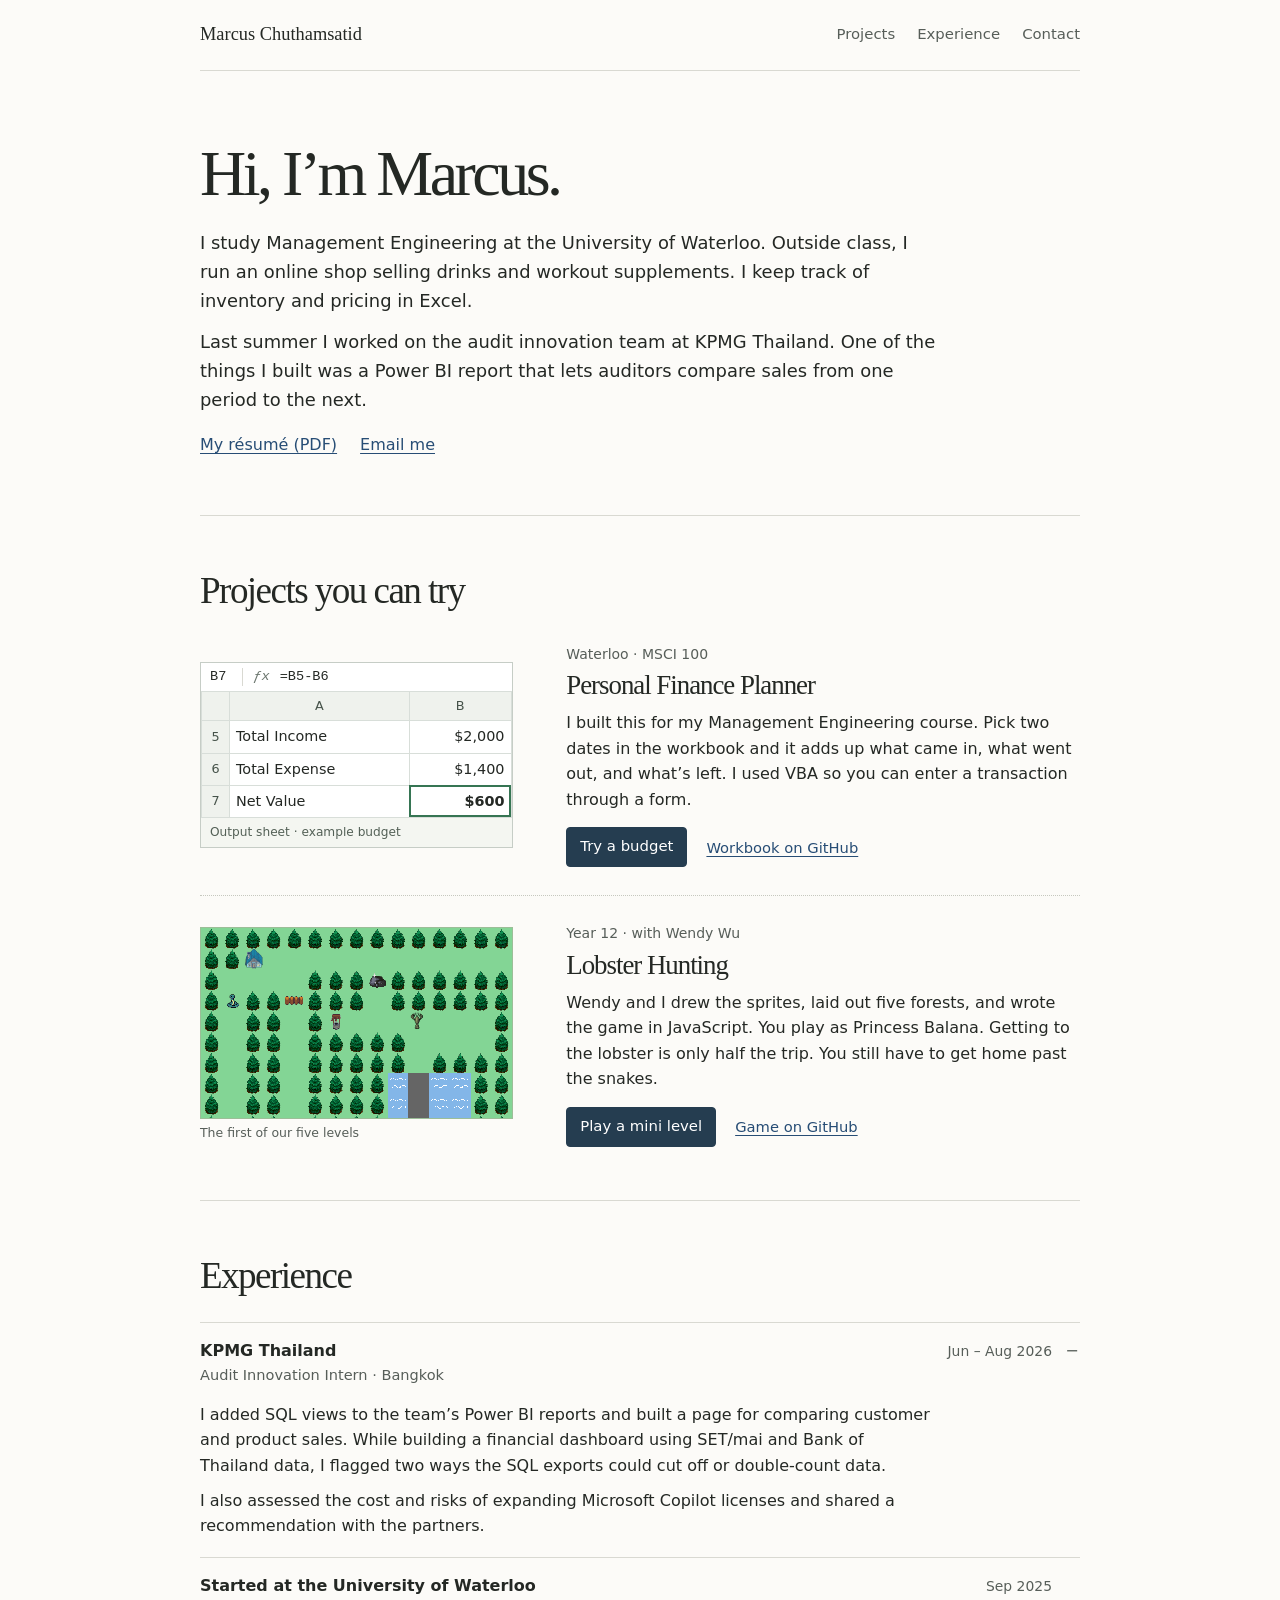
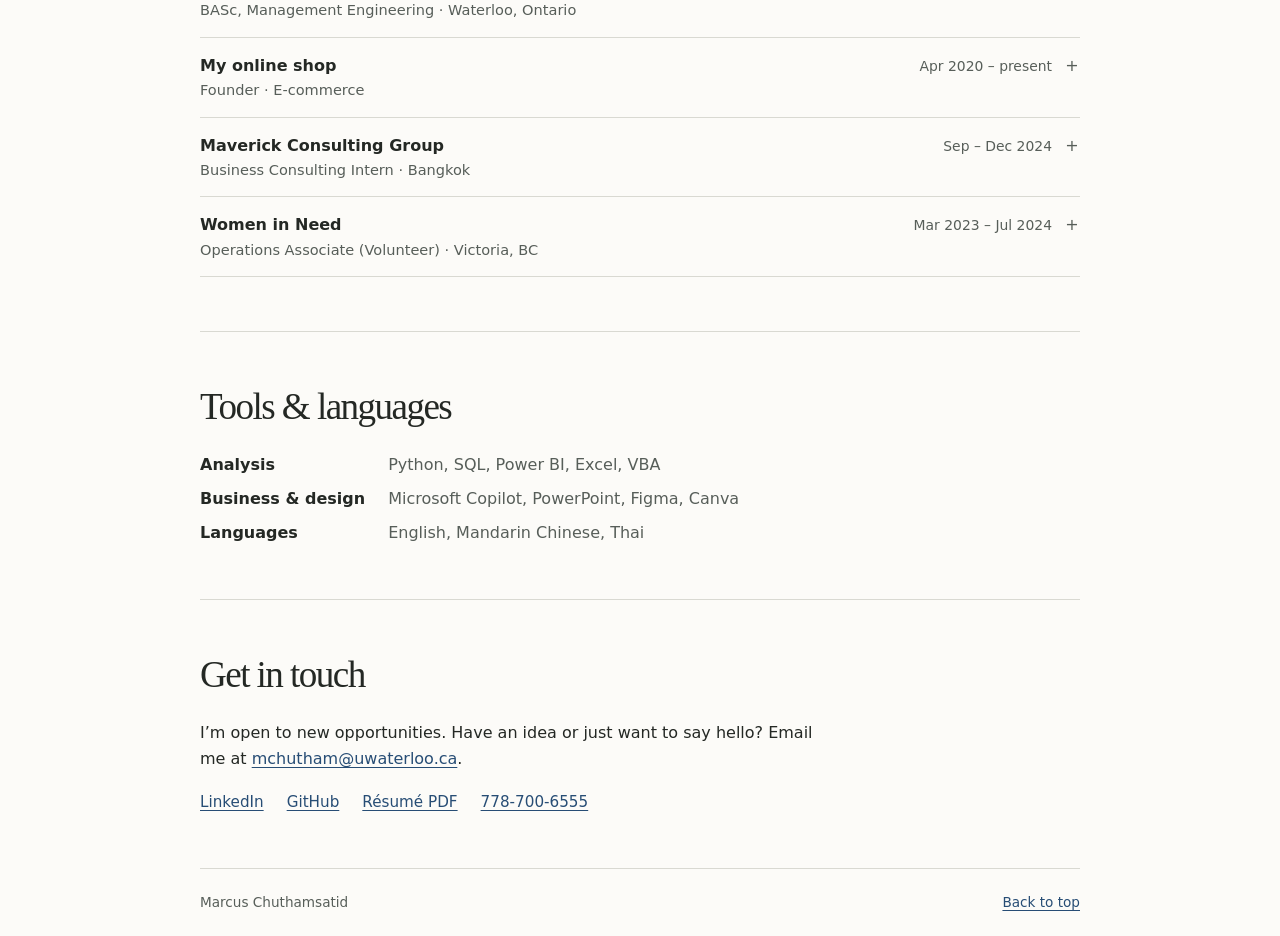
==== commit af043ee5: "Refresh personal introduction, project previews and résumé" ====
--- a/index.html
+++ b/index.html
@@ -3,111 +3,87 @@
 <head>
   <meta charset="utf-8">
   <meta name="viewport" content="width=device-width, initial-scale=1">
-  <meta name="theme-color" content="#f8f7ef">
+  <meta name="theme-color" content="#fcfbf8">
   <meta name="google-site-verification" content="IUVPOqmGA_b7SfYCt6on9UwxGlaMDz49h6-nfST98VU">
   <title>Marcus Chuthamsatid — Analytics, Engineering &amp; Business</title>
-  <meta name="description" content="Marcus Chuthamsatid’s engineering notebook. Explore projects in data, finance, and games alongside his experience at Waterloo and KPMG Thailand.">
+  <meta name="description" content="Marcus Chuthamsatid studies Management Engineering at Waterloo. Try his finance planner and forest game, read about his work, or download his résumé.">
   <link rel="canonical" href="https://marcuschu.me/">
   <link rel="icon" href="assets/mc-wordmark.svg" type="image/svg+xml">
-  <link rel="stylesheet" href="fieldnotes.css">
-  <script src="fieldnotes.js" defer></script>
+  <link rel="stylesheet" href="portfolio.css">
   <script src="workbench.js" defer></script>
 </head>
 <body id="top">
 <a class="skip" href="#main">Skip to content</a>
-<header class="mast wrap">
-  <a class="brand" href="#top" aria-label="Marcus Chuthamsatid, home"><b class="stamp" aria-hidden="true">mc</b><span>Engineering notebook</span></a>
-  <nav aria-label="Main navigation"><a href="#project">Projects</a><a href="#experience">Experience</a><a href="#about">About</a><a href="#contact">Contact</a></nav>
+<header class="page mast">
+  <a class="signature" href="#top">Marcus Chuthamsatid</a>
+  <nav aria-label="Main navigation"><a href="#project">Projects</a><a href="#experience">Experience</a><a href="#contact">Contact</a></nav>
 </header>
 <main id="main">
-  <section class="hero wrap" aria-labelledby="name">
-    <div class="hero-copy">
-      <p class="kicker"><i class="rule" aria-hidden="true"></i>University of Waterloo</p>
-      <h1 id="name">Marcus<br><em>Chuthamsatid</em><span class="name-dot">.</span></h1>
-      <p class="intro">I study Management Engineering at the University of Waterloo. I work where analytics, technology, and business meet.</p>
-      <div class="actions"><a class="action" href="#project">Explore my projects</a><a class="text-link" href="assets/Marcus-Chuthamsatid-Resume.pdf" download>Download résumé</a></div>
-    </div>
-    <figure class="plot" aria-labelledby="plot-title">
-      <figcaption><span class="device-label" id="plot-title"><i class="led" aria-hidden="true"></i>Signal plotter</span><span class="plot-name">Terrain study</span></figcaption>
-      <div class="scope">
-        <img class="plot-fallback" src="assets/notebook/terrain.png" alt="Mint contour lines forming a mountain on a dark green plotting grid." width="540" height="330">
-        <canvas width="1080" height="660" role="img" aria-label="Terrain line drawing"></canvas>
-      </div>
-      <div class="plot-controls"><div class="modes" role="group" aria-label="Drawing shape">
-        <button type="button" data-mode="Terrain" aria-pressed="true">Terrain</button><button type="button" data-mode="Orbit" aria-pressed="false">Orbit</button><button type="button" data-mode="Wave" aria-pressed="false">Wave</button>
-      </div><label class="phase" for="phase">Phase <input id="phase" type="range" min="0" max="360" step="2" value="0"><output for="phase">0°</output></label></div>
-      <button type="button" class="open-bench" data-open="finance" hidden>Load a project</button>
-    </figure>
+  <section id="about" class="page intro" aria-labelledby="name">
+    <h1 id="name">Hi, I’m Marcus.</h1>
+    <p>I study Management Engineering at the University of Waterloo. Outside class, I run an online shop selling drinks and workout supplements. I keep track of inventory and pricing in Excel.</p>
+    <p>Last summer I worked on the audit innovation team at KPMG Thailand. One of the things I built was a Power BI report that lets auditors compare sales from one period to the next.</p>
+    <div class="intro-links"><a href="assets/Marcus-Chuthamsatid-Resume.pdf?v=0ea5caa94b55" download>My résumé (PDF)</a><a href="mailto:mchutham@uwaterloo.ca">Email me</a></div>
   </section>
 
-  <section class="work wrap" id="project" aria-labelledby="work-heading">
-    <h2 id="work-heading">Selected <em>projects.</em></h2>
-    <div class="project-grid">
-      <article>
-        <a class="project-link" href="https://github.com/poomravee/excel-personal-finance-manager" target="_blank" rel="noopener noreferrer" aria-label="View Personal Finance Planner on GitHub">
-          <div class="cover ledger" aria-hidden="true">
-            <div class="sheet"><div class="sheet-title"><span>Personal ledger</span><b>ƒx</b></div>
-              <div class="cells"><div class="ledger-col"><span>Spending</span><span>Savings</span><span>Goals</span></div><div class="bars"><i></i><i></i><i></i><i></i><i></i><i></i><i></i><i></i><i></i></div></div>
-              <div class="sheet-foot">= SUMIFS ( … )</div>
-            </div><span class="sheet-tab">.XLSM</span>
-          </div>
-          <div class="project-info"><span class="category">Finance tool · Excel / VBA</span><h3>Personal Finance Planner</h3></div>
-        </a>
-        <p class="project-copy">Track spending and savings goals in Excel, with charts and VBA forms for entering transactions.</p>
-        <a class="text-link" href="https://github.com/poomravee/excel-personal-finance-manager" target="_blank" rel="noopener noreferrer">View planner on GitHub</a> <button class="try-project" type="button" data-open="finance" hidden>Try a budget</button>
-      </article>
-      <article>
-        <a class="project-link" href="https://github.com/poomravee/Lobster-Hunting" target="_blank" rel="noopener noreferrer" aria-label="View Lobster Hunting on GitHub">
-          <div class="cover arcade" aria-hidden="true"><div class="cartridge"><div class="screen-title">Lobster Hunting <span>Forest</span></div><img src="assets/notebook/forest.png" width="360" height="200" alt="" loading="lazy"><div class="cart-ribs"><i></i><i></i><i></i></div></div><span class="game-sticker"><img src="assets/lobster-hunting/lobster.png" width="40" height="40" alt="" loading="lazy"></span></div>
-          <div class="project-info"><span class="category">Browser game · JavaScript</span><h3>Lobster Hunting</h3></div>
-        </a>
-        <p class="project-copy">Guide Princess Balana past patrolling snakes, find the lobster, and get home. Wendy Wu and I built all five levels and drew the sprites together.</p>
-        <a class="text-link" href="https://github.com/poomravee/Lobster-Hunting" target="_blank" rel="noopener noreferrer">View game on GitHub</a> <button class="try-project" type="button" data-open="game" hidden>Play a mini level</button>
-      </article>
-    </div>
+  <section class="page section" id="project" aria-labelledby="projects-heading">
+    <h2 id="projects-heading">Projects you can try</h2>
+    <article class="project">
+      <figure class="worksheet">
+        <div class="formula" aria-label="Excel formula in cell B7"><span>B7</span><i aria-hidden="true">ƒx</i><code>=B5-B6</code></div>
+        <table aria-label="Example figures from the budget demo">
+          <thead><tr><td></td><th scope="col">A</th><th scope="col">B</th></tr></thead>
+          <tbody><tr><th scope="row">5</th><td>Total Income</td><td>$2,000</td></tr>
+          <tr><th scope="row">6</th><td>Total Expense</td><td>$1,400</td></tr>
+          <tr><th scope="row">7</th><td>Net Value</td><td class="selected">$600</td></tr></tbody>
+        </table><figcaption>Output sheet · example budget</figcaption>
+      </figure>
+      <div><p class="context">Waterloo · MSCI 100</p>
+        <h3>Personal Finance Planner</h3>
+        <p>I built this for my Management Engineering course. Pick two dates in the workbook and it adds up what came in, what went out, and what’s left. I used VBA so you can enter a transaction through a form.</p>
+        <div class="project-links"><button type="button" data-open="finance" hidden>Try a budget</button><a href="https://github.com/poomravee/excel-personal-finance-manager" target="_blank" rel="noopener noreferrer">Workbook on GitHub</a></div>
+      </div>
+    </article>
+    <article class="project">
+      <figure class="level"><div class="level-img"><img src="assets/lobster-level-one.png" alt="The first forest maze, with a house in the upper left and a narrow bridge leading to the lobster." width="600" height="600" loading="lazy"></div><figcaption>The first of our five levels</figcaption></figure>
+      <div><p class="context">Year 12 · with Wendy Wu</p>
+        <h3>Lobster Hunting</h3>
+        <p>Wendy and I drew the sprites, laid out five forests, and wrote the game in JavaScript. You play as Princess Balana. Getting to the lobster is only half the trip. You still have to get home past the snakes.</p>
+        <div class="project-links"><button type="button" data-open="game" hidden>Play a mini level</button><a href="https://github.com/poomravee/Lobster-Hunting" target="_blank" rel="noopener noreferrer">Game on GitHub</a></div>
+      </div>
+    </article>
   </section>
 
-  <section class="experience" id="experience" aria-labelledby="exp-heading"><div class="wrap split">
-    <div class="section-side"><h2 id="exp-heading">Experience<em>.</em></h2><p>Analytics, consulting, and the day-to-day work of running a business.</p></div>
-    <div class="entries">
-      <details class="entry" open>
-        <summary><span class="dates">Jun 2026 — Aug 2026</span><span class="position"><strong>KPMG Thailand</strong><span>Audit Trainee</span></span><span class="disclose" aria-hidden="true"></span></summary>
-        <div class="entry-body"><p>Bangkok, Thailand · Audit innovation team · Analytics &amp; AI adoption</p><ul><li>Extended a Power BI reporting framework with standardized SQL views and new data relationships for additional sales datasets.</li><li>Independently designed and built a Compare Sales page to highlight period-over-period changes in customer and product sales.</li><li>Developed a four-page Power BI dashboard for financial ratios and exchange-rate analysis using SET/mai and Bank of Thailand data. Identified SQL export truncation and double-counting risks.</li><li>Developed a Copilot investment assessment for Partner-level leadership, evaluating cost, adoption, potential ROI, and governance risks. Recommended selective license expansion.</li></ul></div>
-      </details>
-      <div class="milestone"><span class="dates">Sep 2025</span><div><strong>Started at Waterloo</strong><p>BASc in Management Engineering</p></div></div>
-      <details class="entry">
-        <summary><span class="dates">Apr 2020 — Present</span><span class="position"><strong>E-commerce business</strong><span>Founder</span></span><span class="disclose" aria-hidden="true"></span></summary>
-        <div class="entry-body"><p>Online retail · Beverages &amp; workout supplements</p><ul><li>Source products, manage inventory and pricing, and run demand-based pricing and promotions. Generated over $6,000 in revenue in two months.</li><li>Maintain a 4.95-star customer rating by handling service inquiries and resolving order issues directly.</li></ul></div>
-      </details>
-      <details class="entry">
-        <summary><span class="dates">Sep 2024 — Dec 2024</span><span class="position"><strong>Maverick Consulting Group</strong><span>Business Consulting Intern</span></span><span class="disclose" aria-hidden="true"></span></summary>
-        <div class="entry-body"><p>Bangkok, Thailand · Strategic advisory · Public affairs &amp; business diplomacy</p><ul><li>Analyzed market and policy information from 10+ sources to develop market-entry and international-expansion strategies, assessing competitors, pricing, and regulatory requirements.</li><li>Engaged with embassy and government representatives from Kazakhstan and Peru to support cross-border business relationships.</li><li>Delivered weekly reports and presentations to senior consultants and the CEO, supporting investment and partnership decisions.</li></ul></div>
-      </details>
-      <details class="entry">
-        <summary><span class="dates">Mar 2023 — Jul 2024</span><span class="position"><strong>Women in Need (WIN)</strong><span>Operations Associate (Volunteer)</span></span><span class="disclose" aria-hidden="true"></span></summary>
-        <div class="entry-body"><p>Victoria, BC · Non-profit thrift store · Community programs</p><ul><li>Processed 50+ customer transactions per shift while managing inventory flow, merchandising, and in-store customer service.</li><li>Improved donation sorting and back-room organization with clearer categorization and labeling, reducing the time spent locating and restocking items by 35%.</li><li>Supported programs for women, trans, and non-binary communities through daily thrift-store operations.</li></ul></div>
-      </details>
-    </div></div>
-  </section>
-  <section class="about wrap split" id="about" aria-labelledby="about-heading">
-    <div class="section-side"><h2 id="about-heading">About <em>me.</em></h2></div>
-    <div class="about-body"><p class="lead">I’m Marcus Chuthamsatid, a Management Engineering student at the University of Waterloo. I work where analytics, technology, and business meet.</p><p>My experience spans analytics at KPMG Thailand and running an e-commerce business. I enjoy using data and technology to solve practical problems, improve processes, and support better decisions.</p>
-    <div id="skills" class="toolbox"><h3>Tools I use</h3><p><strong>Data &amp; programming</strong><span>Python · SQL · Power BI · Excel · VBA</span></p><p><strong>Business &amp; design</strong><span>Microsoft Copilot · PowerPoint · Figma · Canva</span></p></div></div>
+  <section class="page section" id="experience" aria-labelledby="experience-heading">
+    <h2 id="experience-heading">Experience</h2>
+    <details class="entry" open><summary><span><strong>KPMG Thailand</strong><small>Audit Innovation Intern · Bangkok</small></span><span class="when">Jun – Aug 2026</span></summary>
+      <div class="detail"><p>I added SQL views to the team’s Power BI reports and built a page for comparing customer and product sales. While building a financial dashboard using SET/mai and Bank of Thailand data, I flagged two ways the SQL exports could cut off or double-count data.</p><p>I also assessed the cost and risks of expanding Microsoft Copilot licenses and shared a recommendation with the partners.</p></div>
+    </details>
+    <div class="entry education"><div><strong>Started at the University of Waterloo</strong><small>BASc, Management Engineering · Waterloo, Ontario</small></div><span class="when">Sep 2025</span></div>
+    <details class="entry"><summary><span><strong>My online shop</strong><small>Founder · E-commerce</small></span><span class="when">Apr 2020 – present</span></summary>
+      <div class="detail"><p>I source beverages and workout supplements from international suppliers, set prices, and handle customer questions myself. The shop brought in over $6,000 in two months and has a 4.95-star customer rating.</p></div>
+    </details>
+    <details class="entry"><summary><span><strong>Maverick Consulting Group</strong><small>Business Consulting Intern · Bangkok</small></span><span class="when">Sep – Dec 2024</span></summary>
+      <div class="detail"><p>I compared pricing, industry reports, and regulations to help the team evaluate new markets. I presented findings each week and worked with embassy and government representatives from Kazakhstan and Peru.</p></div>
+    </details>
+    <details class="entry"><summary><span><strong>Women in Need</strong><small>Operations Associate (Volunteer) · Victoria, BC</small></span><span class="when">Mar 2023 – Jul 2024</span></summary>
+      <div class="detail"><p>I worked the till, helped customers, and sorted donations at the thrift store. Changing how we labeled and grouped donations cut the time it took to find and restock items by 35%.</p></div>
+    </details>
   </section>
 
-  <section id="contact" class="contact"><div class="wrap contact-grid"><div>
-    <p class="kicker">Open to new opportunities</p><h2>Let’s <em>connect.</em></h2>
-    <p>Have an opportunity, an idea, or just want to say hello?<br>Feel free to reach out.</p>
-    <a class="email" href="mailto:mchutham@uwaterloo.ca">mchutham@uwaterloo.ca</a></div>
-    <div class="contact-list"><a href="https://www.linkedin.com/in/marcus-chuthamsatid-3b508a31a/" target="_blank" rel="noopener noreferrer">LinkedIn</a><a href="https://github.com/poomravee" target="_blank" rel="noopener noreferrer">GitHub</a><a href="assets/Marcus-Chuthamsatid-Resume.pdf" download>Résumé PDF</a><a href="tel:+17787006555">778-700-6555</a></div>
-    </div></section>
-
+  <section id="skills" class="page section skills"><h2>Tools &amp; languages</h2>
+    <dl><dt>Analysis</dt><dd>Python, SQL, Power BI, Excel, VBA</dd><dt>Business &amp; design</dt><dd>Microsoft Copilot, PowerPoint, Figma, Canva</dd><dt>Languages</dt><dd>English, Mandarin Chinese, Thai</dd></dl>
+  </section>
+  <section id="contact" class="page section contact"><h2>Get in touch</h2>
+    <p>I’m open to new opportunities. Have an idea or just want to say hello? Email me at <a href="mailto:mchutham@uwaterloo.ca">mchutham@uwaterloo.ca</a>.</p>
+    <div class="social"><a href="https://www.linkedin.com/in/marcus-chuthamsatid-3b508a31a/" target="_blank" rel="noopener noreferrer">LinkedIn</a><a href="https://github.com/poomravee" target="_blank" rel="noopener noreferrer">GitHub</a><a href="assets/Marcus-Chuthamsatid-Resume.pdf?v=0ea5caa94b55" download>Résumé PDF</a><a href="tel:+17787006555">778-700-6555</a></div>
+  </section>
   <dialog id="workbench" aria-labelledby="bench-title">
-    <div class="bench-head"><h2 id="bench-title">Project workbench</h2><button type="button" class="close-bench">Close</button></div>
+    <div class="bench-head"><h2 id="bench-title">Try a project</h2><button type="button" class="close-bench">Close</button></div>
     <div class="bench-inner">
       <div class="bench-switch" role="group" aria-label="Load project"><button type="button" data-load="finance" aria-pressed="true">Finance planner</button><button type="button" data-load="game" aria-pressed="false">Lobster Hunting</button></div>
       <section data-panel="finance" aria-label="Finance planner demo">
-        <h3>A month on paper</h3><p>Try an example budget. Adjust spending to see what you could set aside this month.</p>
+        <h3>Monthly budget</h3><p>Try an example budget. Adjust spending to see what you could set aside this month.</p>
         <div class="budget-strip"><div><small>Example income</small><b>$2,000</b></div><div><small>Available to save</small><b id="savings-total">$600</b></div></div>
         <label for="spend" class="spend-label">Monthly spending <output for="spend" id="spend-total">$1,400</output></label>
         <input id="spend" type="range" min="0" max="2000" step="25" value="1400">
@@ -124,6 +100,6 @@
     </div>
   </dialog>
 </main>
-<footer class="wrap"><span>Marcus Chuthamsatid</span><a href="#top">Back to top</a></footer>
+<footer class="page"><span>Marcus Chuthamsatid</span><a href="#top">Back to top</a></footer>
 </body>
-</html>+</html>
--- a/portfolio.css
+++ b/portfolio.css
@@ -0,0 +1,95 @@
+:root {
+  color-scheme: light;
+  --paper: #fcfbf8;
+  --ink: #242824;
+  --muted: #575e59;
+  --line: #d9d9d2;
+  --link: #274d75;
+  --serif: Georgia, "Times New Roman", serif;
+}
+* { box-sizing: border-box; }
+html { scroll-padding-block: 1rem; }
+body { margin: 0; background: var(--paper); color: var(--ink); font: 1rem/1.6 "Segoe UI", system-ui, sans-serif; }
+h1, h2, h3, p, figure { margin: 0; }
+h1, h2, h3 { font-family: var(--serif); font-weight: 400; line-height: 1.15; text-wrap: balance; }
+a { color: var(--link); text-underline-offset: .2em; text-decoration-thickness: 1px; }
+a:hover { color: #9b452c; }
+button, input { font: inherit; }
+button { cursor: pointer; }
+:focus-visible { outline: 3px solid #487aaf; outline-offset: 4px; }
+::selection { background: #d6e4f3; }
+[hidden] { display: none !important; }
+.skip { background: white; position: absolute; left: 1rem; top: -5rem; padding: 8px; }.skip:focus { top: 10px; }
+.page { width: min(880px,calc(100% - 48px)); margin-inline: auto; }
+.mast, .mast nav, .intro-links, .social, .project-links, footer { display: flex; align-items: center; flex-wrap: wrap; }
+.mast { gap: 12px 28px; justify-content: space-between; padding-block: 23px; border-bottom: 1px solid var(--line); }
+.signature { font: 1.15rem var(--serif); color: var(--ink); text-decoration: none; }
+.mast nav { gap: 22px; font-size: .93rem; }
+.mast nav a { color: var(--muted); text-decoration: none; }.mast nav a:hover { color: var(--link); text-decoration: underline; }
+.intro { padding-block: clamp(44px,5.2vw,76px) clamp(36px,4.5vw,64px); }
+h1 { font-size: clamp(2.7rem,5vw,4.4rem); letter-spacing: -.055em; margin-bottom: 17px; }
+.intro p { max-width: 65ch; font-size: clamp(1.04rem,1.4vw,1.16rem); line-height: 1.62; }
+.intro p + p { margin-top: 12px; }.intro-links, .social { gap: 12px 23px; margin-top: 18px; }
+.section { border-top: 1px solid var(--line); padding-block: clamp(32px,4.2vw,58px); }
+h2 { font-size: clamp(1.9rem,2.9vw,2.6rem); letter-spacing: -.042em; margin: 0 0 24px; }
+h3 { font-size: clamp(1.5rem,2.1vw,1.95rem); letter-spacing: -.038em; }
+.project { display: grid; grid-template-columns: minmax(0, .73fr) minmax(0, 1.2fr); align-items: center; gap: clamp(24px,4.2vw,58px); padding-block: 6px 22px; }
+.project + .project { margin-top: 6px; padding-block: 26px 0; border-top: 1px dotted #c6c8bf; }
+.context, figcaption { font-size: .875rem; color: var(--muted); }
+.context { margin-bottom: 5px; }.project h3 + p { margin: 9px 0 15px; }
+.project-links { gap: 10px 19px; font-size: .92rem; }
+.project-links button, .close-bench, .bench-switch button, .game-controls button { padding: 7px 13px; font-size: .93rem; border: 1px solid #b9c3c7; color: var(--ink); background: #fff; border-radius: 4px; }
+.project-links button { background: #253d50; color: #fff; border-color: #253d50; }.project-links button:hover { background:#374f61; }
+figure { min-width: 0; }.worksheet { background: white; border: 1px solid #c6cdc6; }
+.formula { display:flex; align-items:center; gap: 10px; padding: 5px 9px; font: .85rem/1.3 Consolas,monospace; }
+.formula span { border-right: 1px solid var(--line); padding-right: 16px; }.formula i { color:#69746c; }.formula code { font: inherit; }
+.worksheet table { border-collapse: collapse; width:100%; font-size:.9rem; font-variant-numeric:tabular-nums; }
+.worksheet td,.worksheet th { border:1px solid #d8ded9; padding:4px 6px; white-space:nowrap; }
+.worksheet th,.worksheet thead td { background:#eff2ed; font-size:.8rem; color:#46534a; font-weight:400; }
+.worksheet tbody th {width:28px}.worksheet tbody td:last-child {text-align:right}.worksheet td.selected { outline:2px solid #367553; outline-offset:-2px; font-weight:600; }
+figcaption { line-height:1.4; }.worksheet figcaption { padding:6px 9px; font-size:.76rem; color:#536056; background:#f4f6f1; }
+.level-img { background:#83d595; border:1px solid #9cbe98; max-height:192px; overflow:hidden; }
+.level img { width:100%; height:auto; display:block; image-rendering:pixelated; }
+.level figcaption { margin-top:5px; font-size:.78rem; }
+.entry { border-top:1px solid var(--line); }.entry:last-child { border-bottom:1px solid var(--line); }
+.entry summary, .education { display:grid; align-items:baseline; grid-template-columns:1fr auto 16px; gap:12px; padding:15px 0; }
+.entry summary { cursor:pointer; list-style:none; }.entry summary::-webkit-details-marker { display:none; }
+.entry summary::after { content:"+"; text-align:center; color:var(--muted); }.entry[open] summary::after { content:"−"; }
+.entry summary:hover strong { text-decoration:underline; text-underline-offset:3px; }
+.entry strong { font-weight:620; }.entry small { display:block; color:var(--muted); font-size:.91rem; }.when { color:var(--muted); font-size:.87rem; }
+.detail { padding-bottom:18px; max-width:72ch; }.detail p+p { margin-top:9px; }
+.skills dl { display:grid; grid-template-columns:auto 1fr; gap:8px 23px; margin:0; }.skills dt { font-weight:600; }.skills dd { margin:0; color:var(--muted); }
+.contact p { max-width:61ch; }.social { font-size:.95rem; }
+footer { border-top:1px solid var(--line); justify-content:space-between; padding-block:23px; color:var(--muted); font-size:.85rem; }
+#workbench { width:min(492px,calc(100% - 24px)); max-height:88vh; max-height:88dvh; padding:0; color:var(--ink); background:var(--paper); border:1px solid #a0a9a6; border-radius:6px; }
+#workbench::backdrop { background:#182326b8; }
+.bench-head { display:flex; align-items:center; justify-content:space-between; padding:15px 20px; border-bottom:1px solid var(--line); }.bench-head h2 { font-size:1.5rem; margin:0; }
+.bench-inner { padding:18px clamp(14px,4vw,25px) 24px; }.bench-switch { display:flex; gap:5px; margin-bottom:20px; }
+.bench-switch [aria-pressed="true"] { background:#253d50; color:#fff; border-color:#253d50; }
+.bench-inner h3 { margin-bottom:6px; }.bench-inner p { color:var(--muted); line-height:1.45; }
+.budget-strip { display:flex; justify-content:space-between; gap:12px; padding-block:14px; border-block:1px solid var(--line); margin:17px 0; }
+.budget-strip small,.budget-strip b {display:block}.budget-strip b {font-size:1.6rem;font-variant-numeric:tabular-nums}
+.spend-label { display:flex; justify-content:space-between; gap:12px; }.spend-label output {font-weight:600}
+#spend { width:100%; accent-color:#315d48; cursor:pointer; }.budget-bar { height:6px; background:#91b894; margin:12px 0 24px; }.budget-bar i { display:block; height:100%; width:70%; background:#ae7757; }
+.game-board { display:grid; grid-template-columns:repeat(9,1fr); max-width:360px; margin:14px auto 9px; border:2px solid #52634c; background:#b5d58d; }
+.game-board span { position:relative; display:block; aspect-ratio:1; background-size:cover; image-rendering:pixelated; }.game-board img { position:absolute; inset:0; width:100%; height:100%; image-rendering:pixelated; }
+.game-status { font-size:.94rem; min-height:2.8em; }.game-controls { display:flex; align-items:center; flex-wrap:wrap; justify-content:space-between; gap:8px; margin:5px 0 13px; }
+.dpad {display:grid; grid-template-columns:repeat(3,1fr);gap:3px}.dpad [data-step="up"] {grid-column:2}.dpad [data-step="left"] {grid-column:1}
+#workbench button:disabled {opacity:.45;cursor:default}
+@media (max-width:640px) {
+  .page {width:calc(100% - 38px)}.mast { padding-block:17px; }.mast nav { gap:15px; }
+  .project {grid-template-columns:1fr;gap:14px}.project > div {grid-row:1}.project figure { width:min(100%,340px); margin-top:4px; }.project + .project {margin-top:2px}
+  .entry summary,.education {grid-template-columns:1fr 16px;gap:2px 10px}.when {grid-row:2;grid-column:1}.entry summary::after {grid-column:2;grid-row:1}
+  .skills dl {grid-template-columns:1fr; gap:1px}.skills dt:not(:first-child){margin-top:10px}
+}
+@media (prefers-reduced-motion:no-preference) {
+  html {scroll-behavior:smooth}
+  @supports (animation-timeline:view()) {
+    .entry {animation:appear linear both;animation-timeline:view();animation-range:entry 0% entry 90%}
+    @keyframes appear { from {opacity:.65;transform:translateY(6px)} to {opacity:1;transform:none} }
+  }
+}
+@media print {
+  nav,.intro-links,.project-links button,dialog,footer a {display:none!important}
+  .page {width:100%}.section,.intro {padding-block:14px}.project,.entry {break-inside:avoid}
+}
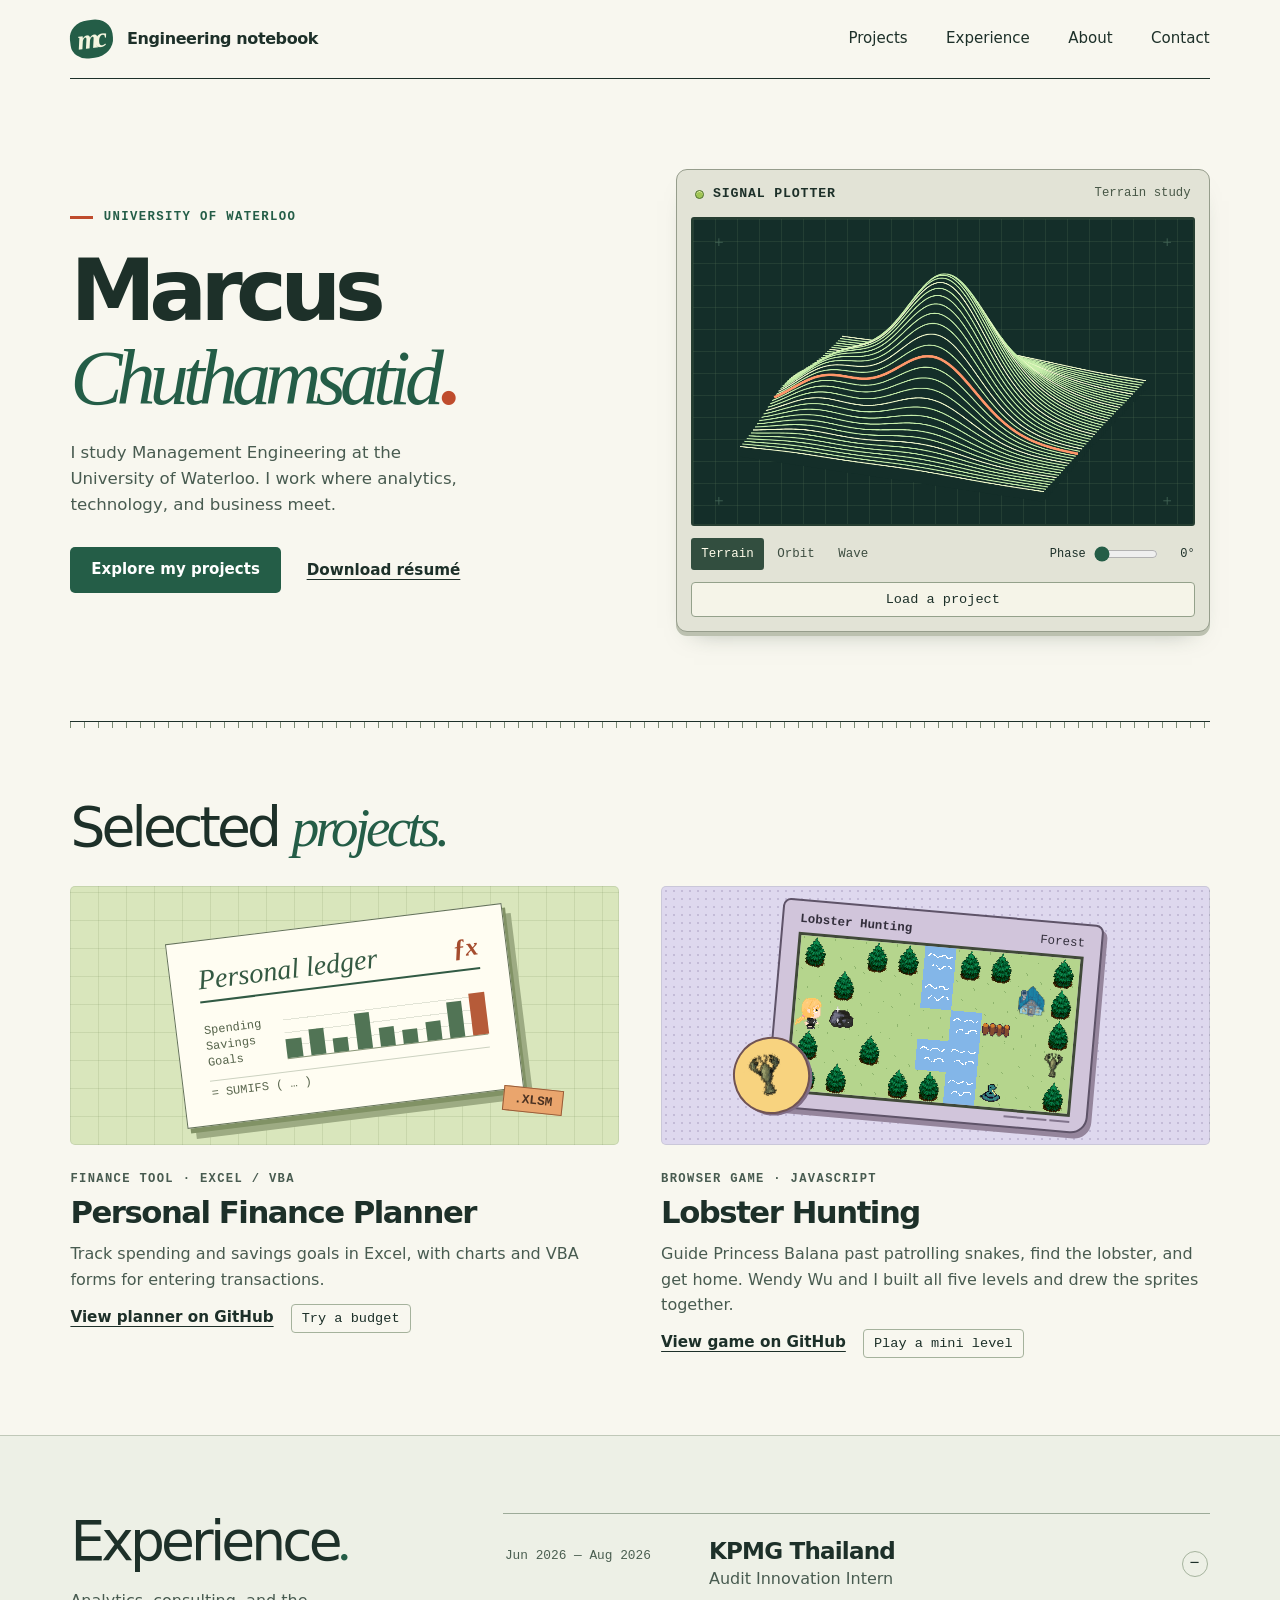
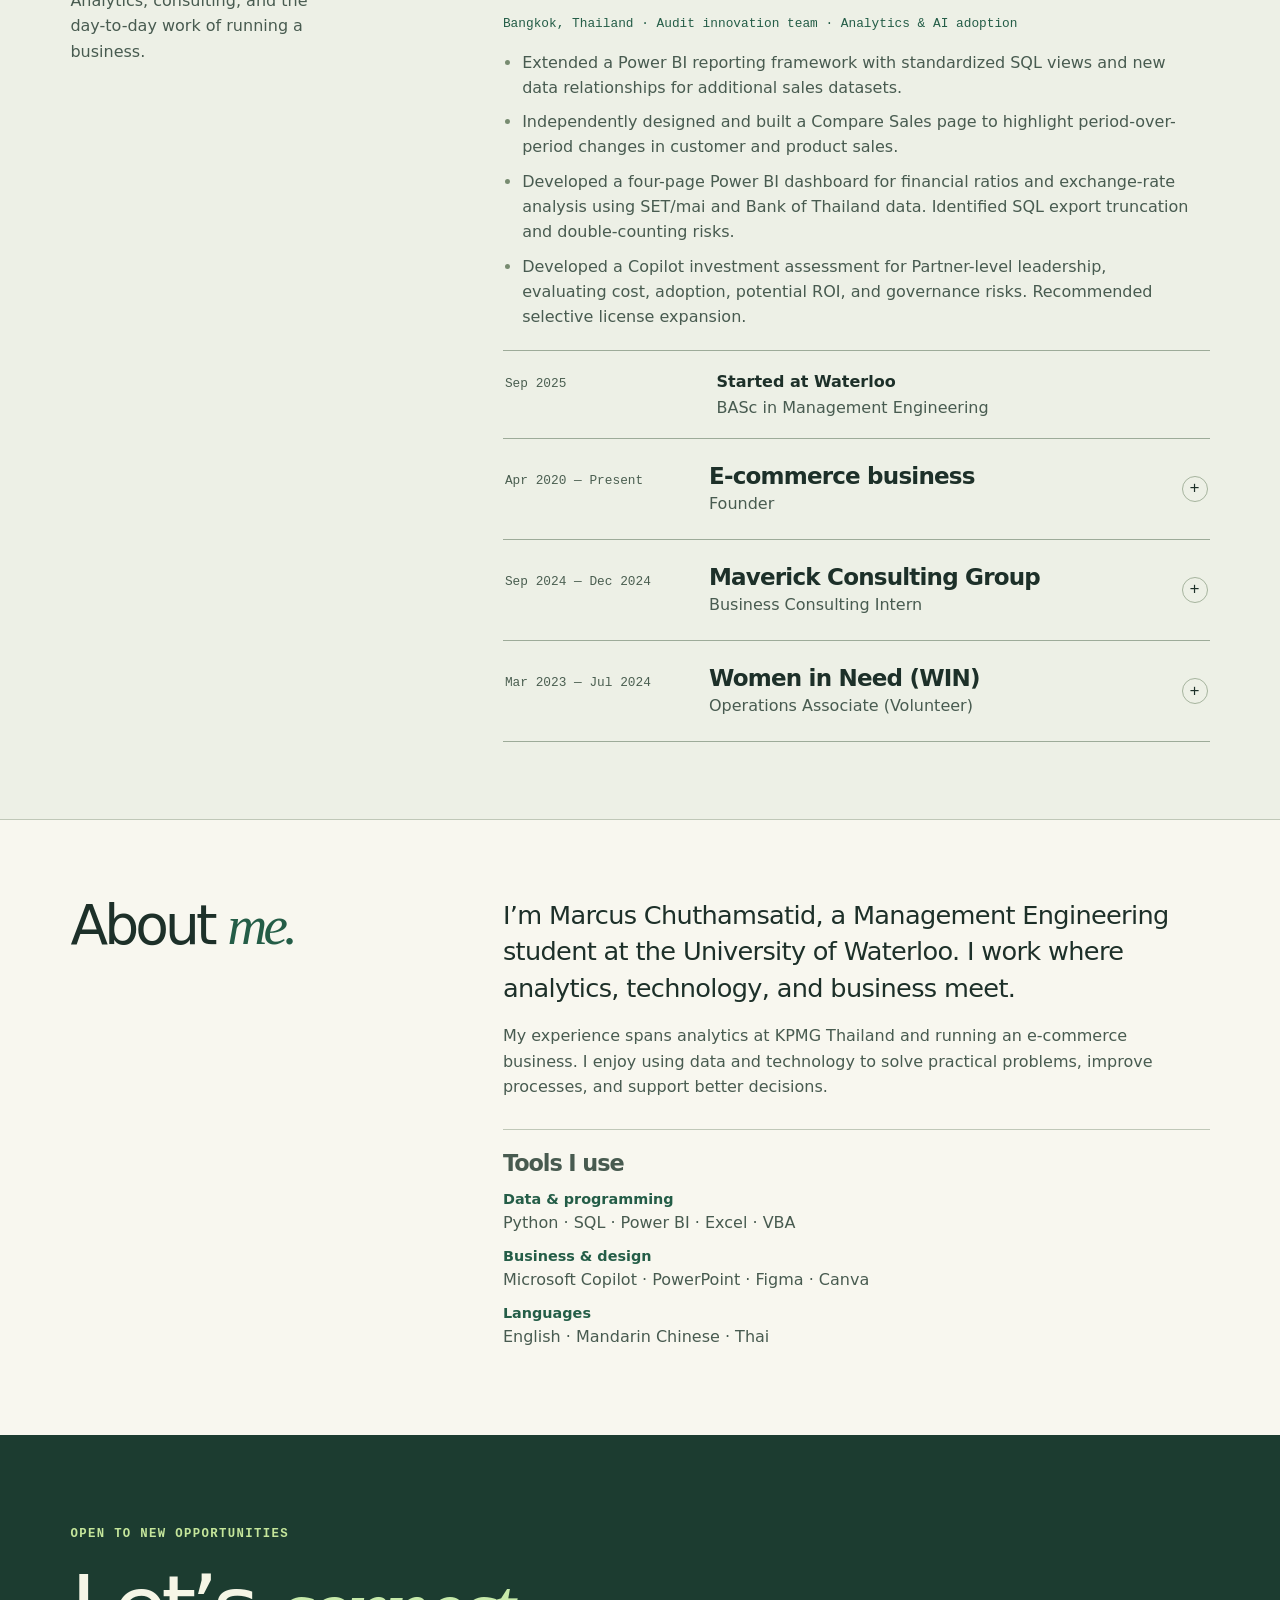
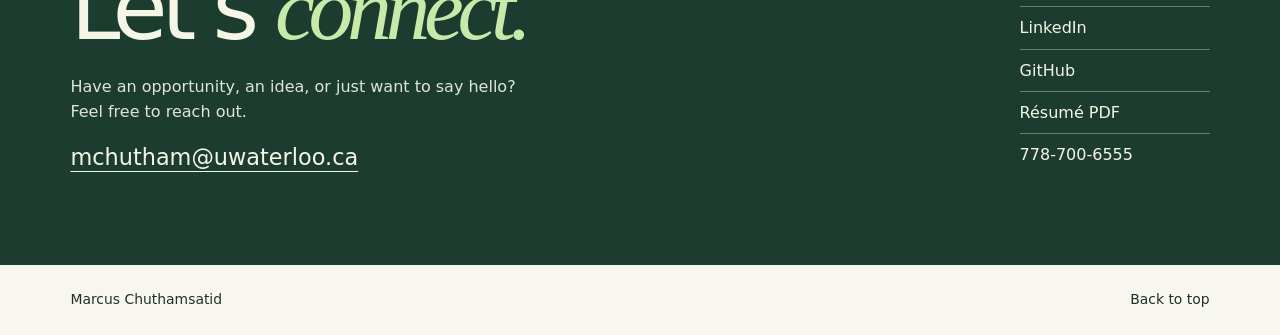
==== commit 84a4aa95: "Restore the interactive engineering notebook with current résumé details" ====
--- a/index.html
+++ b/index.html
@@ -3,87 +3,111 @@
 <head>
   <meta charset="utf-8">
   <meta name="viewport" content="width=device-width, initial-scale=1">
-  <meta name="theme-color" content="#fcfbf8">
+  <meta name="theme-color" content="#f8f7ef">
   <meta name="google-site-verification" content="IUVPOqmGA_b7SfYCt6on9UwxGlaMDz49h6-nfST98VU">
   <title>Marcus Chuthamsatid — Analytics, Engineering &amp; Business</title>
-  <meta name="description" content="Marcus Chuthamsatid studies Management Engineering at Waterloo. Try his finance planner and forest game, read about his work, or download his résumé.">
+  <meta name="description" content="Marcus Chuthamsatid’s engineering notebook. Explore projects in data, finance, and games alongside his experience at Waterloo and KPMG Thailand.">
   <link rel="canonical" href="https://marcuschu.me/">
   <link rel="icon" href="assets/mc-wordmark.svg" type="image/svg+xml">
-  <link rel="stylesheet" href="portfolio.css">
+  <link rel="stylesheet" href="fieldnotes.css">
+  <script src="fieldnotes.js" defer></script>
   <script src="workbench.js" defer></script>
 </head>
 <body id="top">
 <a class="skip" href="#main">Skip to content</a>
-<header class="page mast">
-  <a class="signature" href="#top">Marcus Chuthamsatid</a>
-  <nav aria-label="Main navigation"><a href="#project">Projects</a><a href="#experience">Experience</a><a href="#contact">Contact</a></nav>
+<header class="mast wrap">
+  <a class="brand" href="#top" aria-label="Marcus Chuthamsatid, home"><b class="stamp" aria-hidden="true">mc</b><span>Engineering notebook</span></a>
+  <nav aria-label="Main navigation"><a href="#project">Projects</a><a href="#experience">Experience</a><a href="#about">About</a><a href="#contact">Contact</a></nav>
 </header>
 <main id="main">
-  <section id="about" class="page intro" aria-labelledby="name">
-    <h1 id="name">Hi, I’m Marcus.</h1>
-    <p>I study Management Engineering at the University of Waterloo. Outside class, I run an online shop selling drinks and workout supplements. I keep track of inventory and pricing in Excel.</p>
-    <p>Last summer I worked on the audit innovation team at KPMG Thailand. One of the things I built was a Power BI report that lets auditors compare sales from one period to the next.</p>
-    <div class="intro-links"><a href="assets/Marcus-Chuthamsatid-Resume.pdf?v=0ea5caa94b55" download>My résumé (PDF)</a><a href="mailto:mchutham@uwaterloo.ca">Email me</a></div>
+  <section class="hero wrap" aria-labelledby="name">
+    <div class="hero-copy">
+      <p class="kicker"><i class="rule" aria-hidden="true"></i>University of Waterloo</p>
+      <h1 id="name">Marcus<br><em>Chuthamsatid</em><span class="name-dot">.</span></h1>
+      <p class="intro">I study Management Engineering at the University of Waterloo. I work where analytics, technology, and business meet.</p>
+      <div class="actions"><a class="action" href="#project">Explore my projects</a><a class="text-link" href="assets/Marcus-Chuthamsatid-Resume.pdf?v=0ea5caa94b55" download>Download résumé</a></div>
+    </div>
+    <figure class="plot" aria-labelledby="plot-title">
+      <figcaption><span class="device-label" id="plot-title"><i class="led" aria-hidden="true"></i>Signal plotter</span><span class="plot-name">Terrain study</span></figcaption>
+      <div class="scope">
+        <img class="plot-fallback" src="assets/notebook/terrain.png" alt="Mint contour lines forming a mountain on a dark green plotting grid." width="540" height="330">
+        <canvas width="1080" height="660" role="img" aria-label="Terrain line drawing"></canvas>
+      </div>
+      <div class="plot-controls"><div class="modes" role="group" aria-label="Drawing shape">
+        <button type="button" data-mode="Terrain" aria-pressed="true">Terrain</button><button type="button" data-mode="Orbit" aria-pressed="false">Orbit</button><button type="button" data-mode="Wave" aria-pressed="false">Wave</button>
+      </div><label class="phase" for="phase">Phase <input id="phase" type="range" min="0" max="360" step="2" value="0"><output for="phase">0°</output></label></div>
+      <button type="button" class="open-bench" data-open="finance" hidden>Load a project</button>
+    </figure>
   </section>
 
-  <section class="page section" id="project" aria-labelledby="projects-heading">
-    <h2 id="projects-heading">Projects you can try</h2>
-    <article class="project">
-      <figure class="worksheet">
-        <div class="formula" aria-label="Excel formula in cell B7"><span>B7</span><i aria-hidden="true">ƒx</i><code>=B5-B6</code></div>
-        <table aria-label="Example figures from the budget demo">
-          <thead><tr><td></td><th scope="col">A</th><th scope="col">B</th></tr></thead>
-          <tbody><tr><th scope="row">5</th><td>Total Income</td><td>$2,000</td></tr>
-          <tr><th scope="row">6</th><td>Total Expense</td><td>$1,400</td></tr>
-          <tr><th scope="row">7</th><td>Net Value</td><td class="selected">$600</td></tr></tbody>
-        </table><figcaption>Output sheet · example budget</figcaption>
-      </figure>
-      <div><p class="context">Waterloo · MSCI 100</p>
-        <h3>Personal Finance Planner</h3>
-        <p>I built this for my Management Engineering course. Pick two dates in the workbook and it adds up what came in, what went out, and what’s left. I used VBA so you can enter a transaction through a form.</p>
-        <div class="project-links"><button type="button" data-open="finance" hidden>Try a budget</button><a href="https://github.com/poomravee/excel-personal-finance-manager" target="_blank" rel="noopener noreferrer">Workbook on GitHub</a></div>
-      </div>
-    </article>
-    <article class="project">
-      <figure class="level"><div class="level-img"><img src="assets/lobster-level-one.png" alt="The first forest maze, with a house in the upper left and a narrow bridge leading to the lobster." width="600" height="600" loading="lazy"></div><figcaption>The first of our five levels</figcaption></figure>
-      <div><p class="context">Year 12 · with Wendy Wu</p>
-        <h3>Lobster Hunting</h3>
-        <p>Wendy and I drew the sprites, laid out five forests, and wrote the game in JavaScript. You play as Princess Balana. Getting to the lobster is only half the trip. You still have to get home past the snakes.</p>
-        <div class="project-links"><button type="button" data-open="game" hidden>Play a mini level</button><a href="https://github.com/poomravee/Lobster-Hunting" target="_blank" rel="noopener noreferrer">Game on GitHub</a></div>
-      </div>
-    </article>
+  <section class="work wrap" id="project" aria-labelledby="work-heading">
+    <h2 id="work-heading">Selected <em>projects.</em></h2>
+    <div class="project-grid">
+      <article>
+        <a class="project-link" href="https://github.com/poomravee/excel-personal-finance-manager" target="_blank" rel="noopener noreferrer" aria-label="View Personal Finance Planner on GitHub">
+          <div class="cover ledger" aria-hidden="true">
+            <div class="sheet"><div class="sheet-title"><span>Personal ledger</span><b>ƒx</b></div>
+              <div class="cells"><div class="ledger-col"><span>Spending</span><span>Savings</span><span>Goals</span></div><div class="bars"><i></i><i></i><i></i><i></i><i></i><i></i><i></i><i></i><i></i></div></div>
+              <div class="sheet-foot">= SUMIFS ( … )</div>
+            </div><span class="sheet-tab">.XLSM</span>
+          </div>
+          <div class="project-info"><span class="category">Finance tool · Excel / VBA</span><h3>Personal Finance Planner</h3></div>
+        </a>
+        <p class="project-copy">Track spending and savings goals in Excel, with charts and VBA forms for entering transactions.</p>
+        <a class="text-link" href="https://github.com/poomravee/excel-personal-finance-manager" target="_blank" rel="noopener noreferrer">View planner on GitHub</a> <button class="try-project" type="button" data-open="finance" hidden>Try a budget</button>
+      </article>
+      <article>
+        <a class="project-link" href="https://github.com/poomravee/Lobster-Hunting" target="_blank" rel="noopener noreferrer" aria-label="View Lobster Hunting on GitHub">
+          <div class="cover arcade" aria-hidden="true"><div class="cartridge"><div class="screen-title">Lobster Hunting <span>Forest</span></div><img src="assets/notebook/forest.png" width="360" height="200" alt="" loading="lazy"><div class="cart-ribs"><i></i><i></i><i></i></div></div><span class="game-sticker"><img src="assets/lobster-hunting/lobster.png" width="40" height="40" alt="" loading="lazy"></span></div>
+          <div class="project-info"><span class="category">Browser game · JavaScript</span><h3>Lobster Hunting</h3></div>
+        </a>
+        <p class="project-copy">Guide Princess Balana past patrolling snakes, find the lobster, and get home. Wendy Wu and I built all five levels and drew the sprites together.</p>
+        <a class="text-link" href="https://github.com/poomravee/Lobster-Hunting" target="_blank" rel="noopener noreferrer">View game on GitHub</a> <button class="try-project" type="button" data-open="game" hidden>Play a mini level</button>
+      </article>
+    </div>
   </section>
 
-  <section class="page section" id="experience" aria-labelledby="experience-heading">
-    <h2 id="experience-heading">Experience</h2>
-    <details class="entry" open><summary><span><strong>KPMG Thailand</strong><small>Audit Innovation Intern · Bangkok</small></span><span class="when">Jun – Aug 2026</span></summary>
-      <div class="detail"><p>I added SQL views to the team’s Power BI reports and built a page for comparing customer and product sales. While building a financial dashboard using SET/mai and Bank of Thailand data, I flagged two ways the SQL exports could cut off or double-count data.</p><p>I also assessed the cost and risks of expanding Microsoft Copilot licenses and shared a recommendation with the partners.</p></div>
-    </details>
-    <div class="entry education"><div><strong>Started at the University of Waterloo</strong><small>BASc, Management Engineering · Waterloo, Ontario</small></div><span class="when">Sep 2025</span></div>
-    <details class="entry"><summary><span><strong>My online shop</strong><small>Founder · E-commerce</small></span><span class="when">Apr 2020 – present</span></summary>
-      <div class="detail"><p>I source beverages and workout supplements from international suppliers, set prices, and handle customer questions myself. The shop brought in over $6,000 in two months and has a 4.95-star customer rating.</p></div>
-    </details>
-    <details class="entry"><summary><span><strong>Maverick Consulting Group</strong><small>Business Consulting Intern · Bangkok</small></span><span class="when">Sep – Dec 2024</span></summary>
-      <div class="detail"><p>I compared pricing, industry reports, and regulations to help the team evaluate new markets. I presented findings each week and worked with embassy and government representatives from Kazakhstan and Peru.</p></div>
-    </details>
-    <details class="entry"><summary><span><strong>Women in Need</strong><small>Operations Associate (Volunteer) · Victoria, BC</small></span><span class="when">Mar 2023 – Jul 2024</span></summary>
-      <div class="detail"><p>I worked the till, helped customers, and sorted donations at the thrift store. Changing how we labeled and grouped donations cut the time it took to find and restock items by 35%.</p></div>
-    </details>
+  <section class="experience" id="experience" aria-labelledby="exp-heading"><div class="wrap split">
+    <div class="section-side"><h2 id="exp-heading">Experience<em>.</em></h2><p>Analytics, consulting, and the day-to-day work of running a business.</p></div>
+    <div class="entries">
+      <details class="entry" open>
+        <summary><span class="dates">Jun 2026 — Aug 2026</span><span class="position"><strong>KPMG Thailand</strong><span>Audit Innovation Intern</span></span><span class="disclose" aria-hidden="true"></span></summary>
+        <div class="entry-body"><p>Bangkok, Thailand · Audit innovation team · Analytics &amp; AI adoption</p><ul><li>Extended a Power BI reporting framework with standardized SQL views and new data relationships for additional sales datasets.</li><li>Independently designed and built a Compare Sales page to highlight period-over-period changes in customer and product sales.</li><li>Developed a four-page Power BI dashboard for financial ratios and exchange-rate analysis using SET/mai and Bank of Thailand data. Identified SQL export truncation and double-counting risks.</li><li>Developed a Copilot investment assessment for Partner-level leadership, evaluating cost, adoption, potential ROI, and governance risks. Recommended selective license expansion.</li></ul></div>
+      </details>
+      <div class="milestone"><span class="dates">Sep 2025</span><div><strong>Started at Waterloo</strong><p>BASc in Management Engineering</p></div></div>
+      <details class="entry">
+        <summary><span class="dates">Apr 2020 — Present</span><span class="position"><strong>E-commerce business</strong><span>Founder</span></span><span class="disclose" aria-hidden="true"></span></summary>
+        <div class="entry-body"><p>Online retail · Beverages &amp; workout supplements</p><ul><li>Source products, manage inventory and pricing, and run demand-based pricing and promotions. Generated over $6,000 in revenue in two months.</li><li>Maintain a 4.95-star customer rating by handling service inquiries and resolving order issues directly.</li></ul></div>
+      </details>
+      <details class="entry">
+        <summary><span class="dates">Sep 2024 — Dec 2024</span><span class="position"><strong>Maverick Consulting Group</strong><span>Business Consulting Intern</span></span><span class="disclose" aria-hidden="true"></span></summary>
+        <div class="entry-body"><p>Bangkok, Thailand · Strategic advisory · Public affairs &amp; business diplomacy</p><ul><li>Analyzed market and policy information from 10+ sources to develop market-entry and international-expansion strategies, assessing competitors, pricing, and regulatory requirements.</li><li>Engaged with embassy and government representatives from Kazakhstan and Peru to support cross-border business relationships.</li><li>Delivered weekly reports and presentations to senior consultants and the CEO, supporting investment and partnership decisions.</li></ul></div>
+      </details>
+      <details class="entry">
+        <summary><span class="dates">Mar 2023 — Jul 2024</span><span class="position"><strong>Women in Need (WIN)</strong><span>Operations Associate (Volunteer)</span></span><span class="disclose" aria-hidden="true"></span></summary>
+        <div class="entry-body"><p>Victoria, BC · Non-profit thrift store · Community programs</p><ul><li>Processed 50+ customer transactions per shift while managing inventory flow, merchandising, and in-store customer service.</li><li>Improved donation sorting and back-room organization with clearer categorization and labeling, reducing the time spent locating and restocking items by 35%.</li><li>Supported programs for women, trans, and non-binary communities through daily thrift-store operations.</li></ul></div>
+      </details>
+    </div></div>
+  </section>
+  <section class="about wrap split" id="about" aria-labelledby="about-heading">
+    <div class="section-side"><h2 id="about-heading">About <em>me.</em></h2></div>
+    <div class="about-body"><p class="lead">I’m Marcus Chuthamsatid, a Management Engineering student at the University of Waterloo. I work where analytics, technology, and business meet.</p><p>My experience spans analytics at KPMG Thailand and running an e-commerce business. I enjoy using data and technology to solve practical problems, improve processes, and support better decisions.</p>
+    <div id="skills" class="toolbox"><h3>Tools I use</h3><p><strong>Data &amp; programming</strong><span>Python · SQL · Power BI · Excel · VBA</span></p><p><strong>Business &amp; design</strong><span>Microsoft Copilot · PowerPoint · Figma · Canva</span></p><p><strong>Languages</strong><span>English · Mandarin Chinese · Thai</span></p></div></div>
   </section>
 
-  <section id="skills" class="page section skills"><h2>Tools &amp; languages</h2>
-    <dl><dt>Analysis</dt><dd>Python, SQL, Power BI, Excel, VBA</dd><dt>Business &amp; design</dt><dd>Microsoft Copilot, PowerPoint, Figma, Canva</dd><dt>Languages</dt><dd>English, Mandarin Chinese, Thai</dd></dl>
-  </section>
-  <section id="contact" class="page section contact"><h2>Get in touch</h2>
-    <p>I’m open to new opportunities. Have an idea or just want to say hello? Email me at <a href="mailto:mchutham@uwaterloo.ca">mchutham@uwaterloo.ca</a>.</p>
-    <div class="social"><a href="https://www.linkedin.com/in/marcus-chuthamsatid-3b508a31a/" target="_blank" rel="noopener noreferrer">LinkedIn</a><a href="https://github.com/poomravee" target="_blank" rel="noopener noreferrer">GitHub</a><a href="assets/Marcus-Chuthamsatid-Resume.pdf?v=0ea5caa94b55" download>Résumé PDF</a><a href="tel:+17787006555">778-700-6555</a></div>
-  </section>
+  <section id="contact" class="contact"><div class="wrap contact-grid"><div>
+    <p class="kicker">Open to new opportunities</p><h2>Let’s <em>connect.</em></h2>
+    <p>Have an opportunity, an idea, or just want to say hello?<br>Feel free to reach out.</p>
+    <a class="email" href="mailto:mchutham@uwaterloo.ca">mchutham@uwaterloo.ca</a></div>
+    <div class="contact-list"><a href="https://www.linkedin.com/in/marcus-chuthamsatid-3b508a31a/" target="_blank" rel="noopener noreferrer">LinkedIn</a><a href="https://github.com/poomravee" target="_blank" rel="noopener noreferrer">GitHub</a><a href="assets/Marcus-Chuthamsatid-Resume.pdf?v=0ea5caa94b55" download>Résumé PDF</a><a href="tel:+17787006555">778-700-6555</a></div>
+    </div></section>
+
   <dialog id="workbench" aria-labelledby="bench-title">
-    <div class="bench-head"><h2 id="bench-title">Try a project</h2><button type="button" class="close-bench">Close</button></div>
+    <div class="bench-head"><h2 id="bench-title">Project workbench</h2><button type="button" class="close-bench">Close</button></div>
     <div class="bench-inner">
       <div class="bench-switch" role="group" aria-label="Load project"><button type="button" data-load="finance" aria-pressed="true">Finance planner</button><button type="button" data-load="game" aria-pressed="false">Lobster Hunting</button></div>
       <section data-panel="finance" aria-label="Finance planner demo">
-        <h3>Monthly budget</h3><p>Try an example budget. Adjust spending to see what you could set aside this month.</p>
+        <h3>A month on paper</h3><p>Try an example budget. Adjust spending to see what you could set aside this month.</p>
         <div class="budget-strip"><div><small>Example income</small><b>$2,000</b></div><div><small>Available to save</small><b id="savings-total">$600</b></div></div>
         <label for="spend" class="spend-label">Monthly spending <output for="spend" id="spend-total">$1,400</output></label>
         <input id="spend" type="range" min="0" max="2000" step="25" value="1400">
@@ -100,6 +124,6 @@
     </div>
   </dialog>
 </main>
-<footer class="page"><span>Marcus Chuthamsatid</span><a href="#top">Back to top</a></footer>
+<footer class="wrap"><span>Marcus Chuthamsatid</span><a href="#top">Back to top</a></footer>
 </body>
-</html>
+</html>
--- a/fieldnotes.css
+++ b/fieldnotes.css
@@ -0,0 +1,171 @@
+:root {
+  --paper: #f8f7ef;
+  --ink: #1d3029;
+  --green: #245d47;
+  --sub: #485b50;
+  --line: #c0c8b8;
+  --orange: #bf4c2d;
+  --dark: #142e29;
+  --mono: ui-monospace, "SFMono-Regular", Consolas, "Liberation Mono", monospace;
+  --serif: Georgia, "Times New Roman", serif;
+}
+* { box-sizing: border-box; }
+html { scroll-behavior: smooth; scroll-padding-top: 18px; }
+body { margin: 0; background: var(--paper); color: var(--ink); font: 1rem/1.58 "DM Sans", system-ui, sans-serif; }
+a { color: inherit; text-decoration: none; }
+button, input { font: inherit; }
+a:focus-visible, button:focus-visible, input:focus-visible, summary:focus-visible { outline: 3px solid #bd593b; outline-offset: 4px; }
+::selection { background: #e5ef99; color: #192d24; }
+.wrap { width: min(1240px, 89%); margin-inline: auto; }
+h1, h2, h3, p, figure { margin: 0; }
+h1, h2, h3 { line-height: 1.04; }
+em { font-family: var(--serif); font-weight: 400; }
+.skip { position: fixed; top: -8rem; left: 1rem; z-index: 5; background: var(--paper); padding: 12px 18px; }
+.skip:focus { top: 12px; }
+.mast, footer { display: flex; align-items: center; justify-content: space-between; gap: 1rem; }
+.mast { min-height: 79px; border-bottom: 1px solid var(--ink); }
+.brand { display: inline-flex; align-items: center; gap: .85rem; font-weight: 650; letter-spacing: -.025em; }
+.stamp { display: grid; place-items: center; width: 43px; height: 38px; padding-right: 3px; background: var(--green); color: #f5f5df; font: italic bold 1.75rem/.8 var(--serif); letter-spacing: -.15em; border-radius: 45% 42% 48% 39%; transform: rotate(-7deg); }
+.mast nav { display: flex; align-items: center; gap: clamp(15px,3vw,45px); font-size: .94rem; }
+.mast nav a { padding-block: .55rem; }
+.mast nav a:hover, footer a:hover, .contact-list a:hover { text-decoration: underline; text-underline-offset: .25em; }
+.hero { display: grid; grid-template-columns: 1.02fr 1fr; align-items: center; gap: clamp(22px,4.8vw,80px); padding-block: clamp(64px,7vw,108px); }
+.hero-copy { min-width: 0; }
+.kicker, .category, .dates, .device-label, .plot-name { font-family: var(--mono); }
+.kicker, .category { text-transform: uppercase; font-size: .77rem; letter-spacing: .11em; font-weight: 650; }
+.kicker { color: var(--green); display: flex; align-items: center; gap: .65rem; }
+.rule { display: inline-block; width: 23px; height: 3px; background: var(--orange); }
+h1 { margin: 22px 0 23px; font-size: clamp(3.8rem,6.7vw,6.5rem); letter-spacing: -.077em; font-weight: 570; line-height: .97; }
+h1 em { color: var(--green); font-size: .91em; letter-spacing: -.075em; }
+.name-dot { color: var(--orange); font-family: var(--serif); }
+.intro { max-width: 39ch; font-size: clamp(1.03rem,1.3vw,1.2rem); color: var(--sub); }
+.actions { display: flex; align-items: center; flex-wrap: wrap; gap: 17px 26px; margin-top: 28px; }
+.action { display: inline-flex; align-items: center; min-height: 46px; padding: .64rem 1.3rem; border-radius: 5px; color: #fff; background: var(--green); font-size: .94rem; font-weight: 600; }
+.action:hover { background: #173f31; }
+.text-link, .email { text-decoration: underline; text-underline-offset: .28em; text-decoration-thickness: 1px; }
+.text-link { font-size: .95rem; font-weight: 580; }
+.text-link:hover, .project-link:hover h3 { color: var(--orange); }
+.plot { position: relative; width: 100%; min-width: 0; padding: 14px; background: #e2e3d6; border: 1px solid #969d8c; border-radius: 11px; box-shadow: 0 4px 0 #bcc1b0, 0 14px 25px -18px #233c2d80; }
+.plot figcaption, .plot-controls { display: flex; align-items: center; justify-content: space-between; gap: 10px; }
+.plot figcaption { padding: 0 4px 12px; }
+.device-label { display: flex; align-items: center; gap: 9px; font-size: .83rem; font-weight: bold; letter-spacing: .06em; text-transform: uppercase; }
+.led { display: inline-block; width: 9px; height: 9px; border: 1px solid #4e722f; border-radius: 50%; background: #a0c554; box-shadow: inset 0 1px 0 #ecf4b0; }
+.plot-name { font-size: .77rem; color: #485847; }
+.scope { border-radius: 3px; overflow: hidden; border: 2px solid #263e32; background-color: var(--dark); background-image: linear-gradient(90deg,#5873573a 1px,transparent 1px),linear-gradient(#5873573a 1px,transparent 1px); background-size: 22px 22px; }
+.scope canvas, .scope img { width: 100%; height: auto; display: block; aspect-ratio: 540 / 330; }
+.scope canvas, .plot-controls { display: none; }
+.ready .plot-fallback { display: none; }
+.ready canvas { display: block; }
+.ready .plot-controls { display: flex; }
+.plot-controls { padding-top: 12px; flex-wrap: wrap; }
+.modes { display: flex; gap: 3px; }
+.modes button { color: #3d4d40; background: transparent; border: 1px solid transparent; padding: .34rem .58rem; border-radius: 3px; cursor: pointer; font: .78rem var(--mono); min-height: 32px; }
+.modes button:hover { border-color: #8c9783; }
+.modes [aria-pressed="true"] { background: #324e3f; color: #fffcea; }
+.phase { display: flex; align-items:center; gap: 6px; font: .75rem var(--mono); }
+.phase input { width: clamp(44px,5vw,76px); accent-color: var(--green); cursor: pointer; }
+.phase output { min-width: 4ch; text-align: right; }
+.work, .about { padding-block: clamp(46px,6vw,84px); }
+.work { border-top: 1px solid var(--ink); position: relative; }
+.work::before { content: ""; position: absolute; top: 0; left: 0; right: 0; height: 6px; background: repeating-linear-gradient(90deg,#7b8a75 0 1px,transparent 1px 14px); }
+h2 { font-size: clamp(2.55rem,4.3vw,4.2rem); font-weight: 520; letter-spacing: -.07em; }
+h2 em { color: var(--green); }
+.project-grid { display: grid; grid-template-columns: 1fr 1fr; gap: clamp(18px,3.3vw,48px); margin-top: 30px; }
+.project-grid article { min-width: 0; }
+.project-link { display: block; }
+.cover { aspect-ratio: 2.12; display: grid; place-items: center; position: relative; overflow: hidden; border-radius: 5px; border: 1px solid #283e301c; isolation:isolate; }
+.ledger { background-color: #d9e6bc; background-image: repeating-linear-gradient(0deg,transparent 0 27px,#677d4a26 27px 28px),repeating-linear-gradient(90deg,transparent 0 27px,#677d4a26 27px 28px); }
+.sheet { background: #fffdf2; width: 62%; padding: 4.5% 5%; transform: rotate(-7deg); box-shadow: 3px 5px 0 #819265,8px 11px 0 #9dab83; border: 1px solid #65745a; }
+.sheet-title { display:flex; align-items:center; justify-content:space-between; border-bottom: 2px solid #315a44; padding-bottom: 7px; font: italic clamp(1.15rem,2.2vw,2rem)/1 var(--serif); color: #345942; }
+.sheet-title b { font-size: .9em; color: #a54c2e; }
+.cells { display:flex; justify-content:space-between; gap:8%; padding-block: 8% 4%; }
+.ledger-col { display:grid; align-content:space-between; font: .75rem/1 var(--mono); color:#546249; }
+.bars { display:flex; align-items:end; flex:1; gap:4%; min-height:44px; border-bottom:1px solid #889576; background:repeating-linear-gradient(to top,transparent 0 12px,#b5bdab65 12px 13px); }
+.bars i { background:#517455; flex:1; height:45%; }.bars i:nth-child(2n){height:62%}.bars i:nth-child(3n){height:34%}.bars i:nth-child(4n){height:85%}.bars i:last-child{height:98%;background:#b65b39}
+.sheet-foot { color:#58654c; font: .75rem var(--mono); border-top:1px solid #ccd2c1; padding-top:5px; }
+.sheet-tab { position:absolute; bottom:12%; right:10%; background:#eaa56d; border:1px solid #955c39; transform:rotate(6deg); padding:4px 10px; font: bold .8rem var(--mono); color:#4b3222; }
+.arcade { background-color:#ded8ee; background-image:radial-gradient(#8e81a855 .9px,transparent 1px); background-size: 8px 8px; }
+.cartridge { width:59%; padding:2.2% 3% 1.5%; background:#d1c5db; border:2px solid #5e5368; border-radius:8px 8px 17px 8px; box-shadow:4px 5px 0 #95859c; transform:rotate(5deg); }
+.screen-title { font: bold .78rem/1 var(--mono); display:flex; align-items:center; justify-content:space-between; color:#332f3c; margin-bottom:6px; }
+.screen-title span { font-weight:400; }
+.cartridge img { width:100%; height:auto; display:block; image-rendering:pixelated; border:3px solid #404939; }
+.cart-ribs { display:flex; gap:3px; justify-content:end; margin-block:4px 0; }.cart-ribs i { width:7%; height:2px; background:#81748c; }
+.game-sticker { position:absolute; left:13%; bottom:12%; background:#f8d37f; width:14%; aspect-ratio:1; border:2px solid #705354; border-radius:50%; display:grid; place-items:center; transform:rotate(-12deg); box-shadow:2px 2px 0 #806d87; }
+.game-sticker img { width:72%; height:auto; image-rendering:pixelated; }
+.project-info { margin-top:19px; }.category { color:var(--sub); font-size:.76rem; }
+h3 { font-size:clamp(1.55rem,2.4vw,2.25rem); letter-spacing:-.048em; font-weight:600; }
+.project-info h3 { margin-top:8px; }
+.project-copy { color:var(--sub); max-width:56ch; margin:12px 0; }
+.experience { background:#edf0e6; border-block:1px solid var(--line); padding-block:clamp(50px,6vw,90px); }
+.split { display:grid; grid-template-columns:minmax(190px,.82fr) minmax(0,1.6fr); gap:clamp(25px,5.5vw,90px); }
+.section-side p { color:var(--sub); max-width:26ch; margin-top:18px; }
+.entry, .milestone { border-top:1px solid #9dab99; }
+.entry:last-child { border-bottom:1px solid #9dab99; }
+.entry summary, .milestone { display:grid; grid-template-columns: minmax(7.5rem,.56fr) 1.36fr auto; gap:16px; align-items:baseline; }
+.entry summary { padding:23px 2px; cursor:pointer; list-style:none; }
+.entry summary::-webkit-details-marker { display:none; }.entry summary:hover strong { color:var(--green); text-decoration:underline; text-underline-offset:3px; }
+.dates { font-size:.8rem; color:#4a5e50; }
+.position strong { font-size:clamp(1.15rem,1.8vw,1.65rem); letter-spacing:-.035em; display:block; line-height:1.25; }
+.position span, .milestone p { color:var(--sub); }
+.disclose { align-self:center; display:grid; place-items:center; width:26px; height:26px; border-radius:50%; border:1px solid #a6b49e; }
+.disclose::before { content:"+"; font:1.05rem var(--mono); }.entry[open] .disclose::before {content:"−";}
+.entry-body { padding:0 14px 21px 0; color:var(--sub); }
+.entry-body p { font: .8rem/1.55 var(--mono); color:var(--green); }.entry-body ul { padding-left:1.2rem; margin-bottom:0; }.entry-body li+li {margin-top:9px;}.entry-body li::marker { color:#778b70; }
+.milestone { padding:18px 2px; }.milestone strong { font-weight:600; }
+.about-body { color:var(--sub); }.about-body p { max-width:64ch; }.about-body .lead { color:var(--ink); font-size:clamp(1.25rem,2vw,1.65rem); letter-spacing:-.026em; line-height:1.43; margin-bottom:17px; }
+.toolbox { border-top:1px solid var(--line); margin-top:30px; padding-top:22px; }.toolbox h3 { font-size:1.4rem; margin-bottom:12px; }.toolbox p { margin-block:9px; }.toolbox strong { display:block; font-size:.9rem; color:var(--green); }
+.contact { background:#1c3c30; color:#f6f6e6; padding-block:clamp(50px,7vw,95px); }.contact-grid { display:flex; justify-content:space-between; align-items:end; gap:40px; }.contact .kicker { color:#c5e69b; }.contact h2 { font-size:clamp(3.5rem,7vw,6.6rem); margin-block:18px; }.contact h2 em { color:#c7eaaa; }.contact p:not(.kicker) { color:#e0e6d7; }.email { display:inline-block; margin-top:16px; font-size:clamp(1.05rem,1.8vw,1.4rem); }.contact-list { min-width:190px; display:grid; }.contact-list a { border-top:1px solid #6a806a; padding:8px 0; }
+footer { font-size:.87rem; padding-block:24px; }.plot, .sheet, .cartridge { transition:transform .25s ease; }
+@media (hover:hover) { .project-link:hover .sheet {transform:rotate(-3deg) translateY(-3px)} .project-link:hover .cartridge {transform:rotate(2deg) translateY(-3px)} }
+@supports (animation-timeline:view()) {
+  @media (prefers-reduced-motion:no-preference) {
+    .entry, .milestone { animation: enter linear both; animation-timeline:view(); animation-range:entry 0% entry 85%; }
+    @keyframes enter { from { opacity:.62; translate:0 9px; } to { opacity:1; translate:0 0; } }
+  }
+}
+@media (max-width:900px) {
+  .wrap {width:92%}.hero {gap:20px}.mast {min-height:68px}h1 {font-size:clamp(3.5rem,7.3vw,4.3rem)}.phase {margin-left:2px}
+  .entry summary,.milestone {grid-template-columns:1fr auto;gap:5px 12px}.dates {grid-column:1/-1}.section-side p {max-width:32ch}
+}
+@media (max-width:690px) {
+  .wrap {width:calc(100% - 36px)}.mast {flex-wrap:wrap; padding:15px 0 9px;gap:9px}.mast nav {gap:20px; font-size:.88rem;flex-wrap:wrap}.brand {font-size:.94rem}.stamp {width:36px;height:32px;font-size:1.5rem}
+  .hero {grid-template-columns:1fr; gap:33px; padding-block:44px}.hero-copy {max-width:540px} h1 {font-size:clamp(3.4rem,11.4vw,5.5rem); margin-block:17px}.intro {max-width:44ch}
+  .plot {padding:11px;max-width:530px}.phase input {width:57px}.plot-controls {gap:8px}.work {padding-top:42px}.project-grid,.split {grid-template-columns:1fr}.project-grid {gap:38px}.split {gap:27px}.project-info {margin-top:14px}
+  .contact-grid {align-items:start;flex-direction:column}.contact-list {width:100%}.contact-list a {padding-block:12px}
+}
+@media (max-width:420px) { .mast nav {width:100%;justify-content:space-between;gap:8px}.modes button {padding:.4rem}.phase {gap:3px}.phase input {width:46px}.plot-name {font-size:.75rem}.ledger-col,.sheet-foot,.screen-title {font-size:.7rem}.sheet {width:66%}.cartridge {width:65%}.phase input {margin:0} }
+@media (prefers-reduced-motion:reduce) { html {scroll-behavior:auto} *,*::before,*::after {animation:none!important;transition:none!important;} }
+@media print { .mast nav,.plot,.actions,.cover,.contact-list,.disclose,footer a { display:none } .wrap {width:100%}.hero,.split,.project-grid,.contact-grid {display:block}.hero,.experience,.work,.about,.contact {padding:18px 0;background:white;color:black}.contact h2 em,.contact p:not(.kicker),.contact .kicker {color:black}.project-grid article,.entry {break-inside:avoid}.project-info {margin-top:10px} }
+
+
+/* Project samples run on the same page and use only local assets. */
+[hidden] { display: none !important; }
+.open-bench, .try-project, #workbench button { cursor: pointer; color: var(--ink); font: .85rem var(--mono); }
+.open-bench { width: 100%; margin-top: 12px; padding: 9px; background: #f5f4e8; border: 1px solid #94a18b; border-radius: 4px; }
+.open-bench:hover { background: #fffef2; }
+.try-project { border: 1px solid #a5b29c; border-radius: 4px; background: transparent; margin-left: 12px; padding: 6px 10px; }
+.try-project:hover { background: #e7eddd; }
+#workbench { width: min(510px,calc(100% - 24px)); max-height: 88dvh; padding: 0; color: var(--ink); background: var(--paper); border: 1px solid #304737; border-radius: 9px; box-shadow: 0 20px 90px #081c1b70; }
+#workbench::backdrop { background: #10291fed; }
+.bench-head { background: var(--dark); color: var(--paper); display: flex; align-items: center; justify-content: space-between; gap: 15px; padding: 14px 20px; }
+.bench-head h2 { font: 600 1rem var(--mono); letter-spacing: .01em; }
+#workbench button { border: 1px solid #8c9b87; border-radius: 3px; padding: 7px 11px; background: #f7f7ec; }
+#workbench button:hover { background: #edf0df; }
+.bench-inner { padding: 18px clamp(14px,4vw,28px) 24px; }
+.bench-switch { display: flex; gap: 5px; border-bottom: 1px solid var(--line); padding-bottom: 12px; margin-bottom: 18px; }
+#workbench [aria-pressed="true"] { background: var(--green); color: white; }
+.bench-inner h3 { font: italic 2rem var(--serif); letter-spacing: -.04em; margin-bottom: 6px; }
+.bench-inner p { color: var(--sub); line-height: 1.42; }
+.budget-strip { display: flex; justify-content: space-between; gap: 10px; padding: 16px; background: #e4edd9; margin-block: 15px 20px; }
+.budget-strip b, .budget-strip small { display: block; }
+.budget-strip b { font-size: 1.6rem; font-variant-numeric: tabular-nums; }
+.spend-label { display: flex; justify-content: space-between; }.spend-label output { font-weight: 650; }
+#spend { width: 100%; accent-color: var(--green); cursor: pointer; }
+.budget-bar { height: 8px; background: #afc88c; margin: 12px 0 24px; }.budget-bar i { display: block; width: 70%; background: #aa613e; height: 100%; }
+.game-board { display: grid; grid-template-columns: repeat(9,1fr); max-width: 360px; margin: 14px auto 9px; border: 3px solid #364c33; background: #b5d58d; }
+.game-board span { position: relative; display: block; aspect-ratio: 1; background-size: cover; image-rendering: pixelated; }.game-board img { position: absolute; inset: 0; width: 100%; height: 100%; image-rendering: pixelated; }
+.game-status { font-weight: 600; font-size: .9rem; min-height: 2.8em; }
+.game-controls { display:flex; flex-wrap: wrap; align-items: center; justify-content: space-between; gap: 8px; margin: 5px 0 13px; }
+.dpad { display: grid; grid-template-columns: repeat(3,1fr); gap: 3px; }.dpad [data-step="up"] { grid-column: 2; }.dpad [data-step="left"] { grid-column: 1; }
+#workbench button:disabled { opacity: .45; cursor: default; }
+@media print { .open-bench,.try-project,dialog { display:none!important; } }
